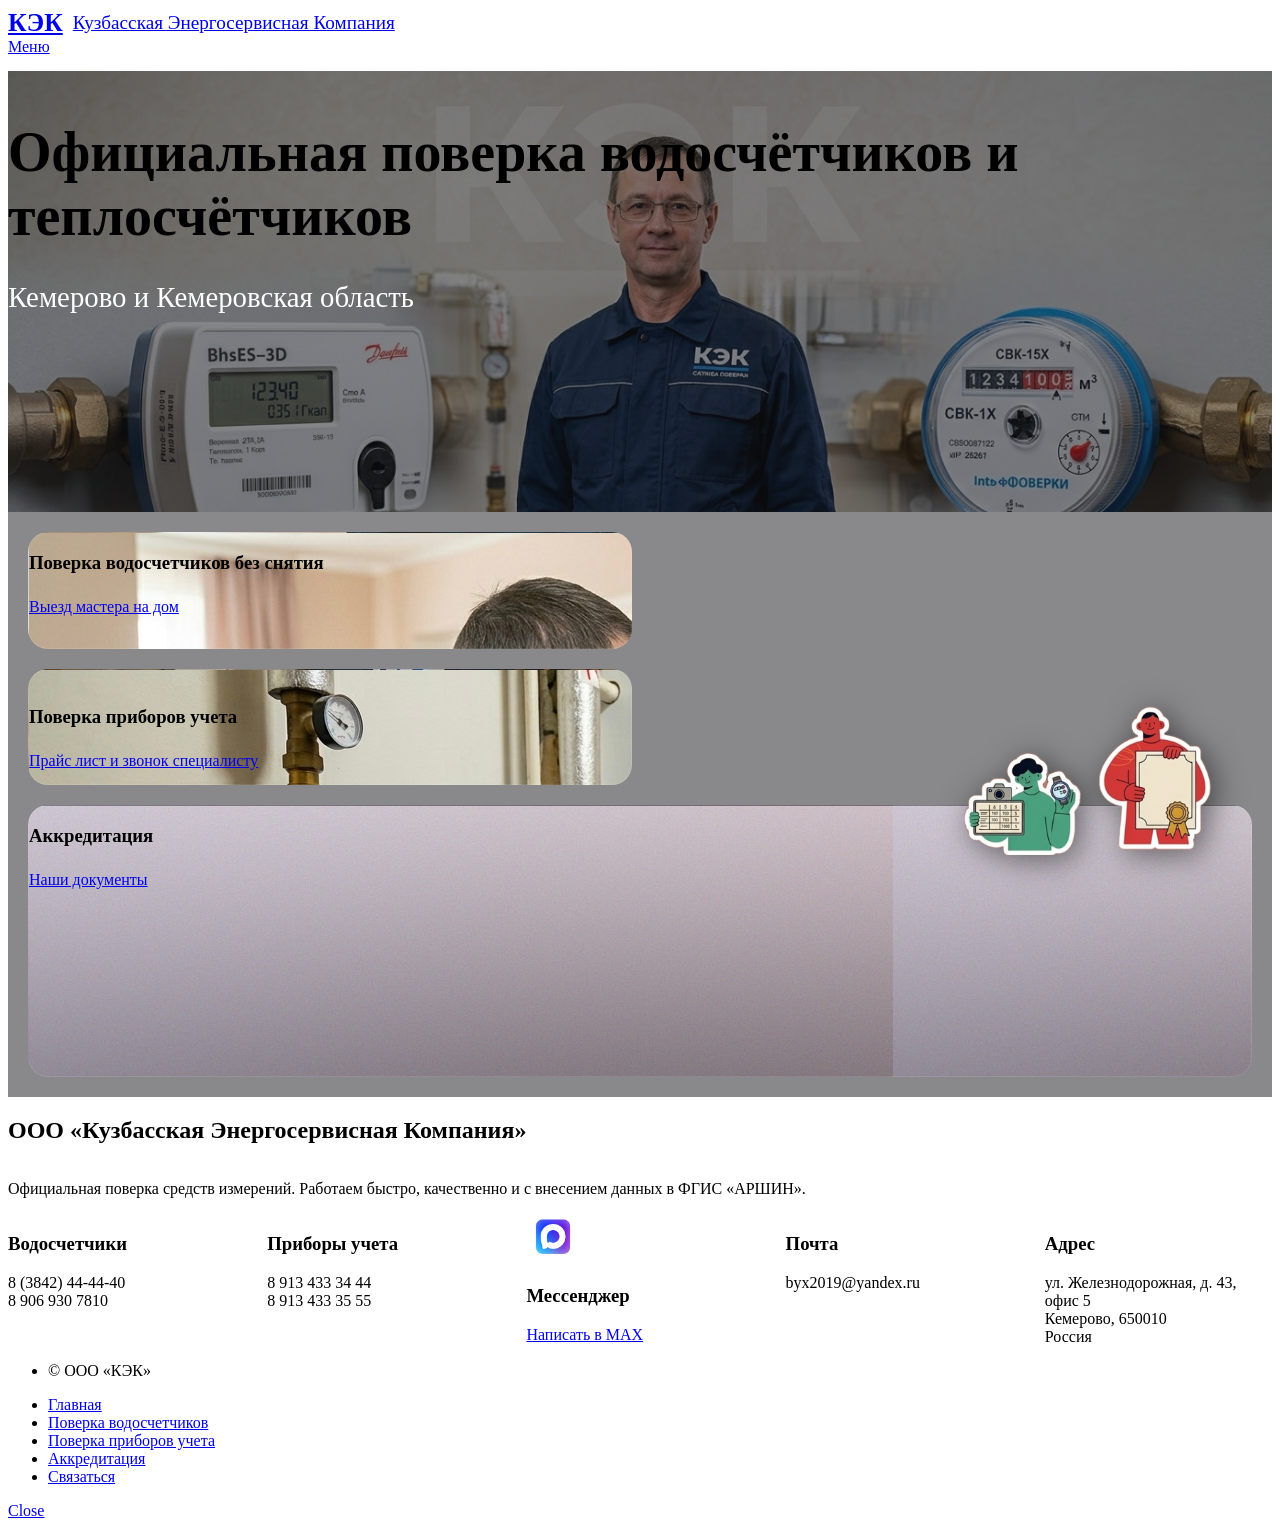
==== index.html @ 12eb2b12 "Update index.html" ====
<!DOCTYPE HTML>
<html>
<head>
    <title>ПОВЕРКА СЧЕТЧИКОВ КЕМЕРОВО</title>
    <meta charset="utf-8" />
    <meta name="viewport" content="width=device-width, initial-scale=1, user-scalable=no" />
    <link rel="stylesheet" href="assets/css/main.css" />
    <noscript><link rel="stylesheet" href="assets/css/noscript.css" /></noscript>
    
    <style>
        /* ИСПРАВЛЕНИЕ: Масштабируемое название компании в хедере */
        #header .logo span { 
            font-size: clamp(0.7rem, 2vw, 1.2rem); 
            white-space: nowrap;
            display: inline-block;
        }
        #header .logo strong { font-size: clamp(1rem, 3vw, 1.6rem); }
        #header .logo {
            display: flex !important;
            align-items: center;
            gap: 10px; /* Отступ между КЭК и текстом */
        }
        /* 1. Создаем отступы между плашками и задаем фон для всей секции */
        .tiles {
            display: flex;
            flex-wrap: wrap;
            gap: 20px;
            padding: 20px;
            background-color: rgba(20, 20, 25, 0.5);
        }

        .tiles article {
            width: calc(50% - 10px) !important;
            margin-bottom: 0 !important;
            border-radius: 20px !important;
            overflow: hidden;
            border: 1px solid rgba(255, 255, 255, 0.1);
        }

        .tiles article:hover {
            transform: scale(1.02);
            transition: transform 0.3s ease;
        }

        .tiles article:last-child {
            width: 100% !important;
        }

        /* ИСПРАВЛЕНИЕ: Адаптивность стикеров (чтобы не перекрывали всё при уменьшении) */
        .sticker-img {
            width: clamp(60px, 15vw, 120px) !important;
            height: auto !important;
        }

        @media screen and (max-width: 480px) {
            .tiles { padding: 10px; gap: 10px; }
            .tiles article { width: 100% !important; }
            /* Скрываем стикеры на мобилках до нажатия */
            .sticker-anim { opacity: 0; transform: scale(0.8); transition: 0.3s; }
            .tiles article:active .sticker-anim { opacity: 1; transform: scale(1); }
            
            #header .logo span { display: block; line-height: 1.2; padding-top: 0.2em; white-space: normal; font-size: 0.9em; }
        }

        #two header.major h2 { display: inline-block; vertical-align: middle; }
        #two header.major { width: 100%; }

        .button {
            border-radius: 8px !important;
            transition: all 0.3s ease !important;
        }
        .button:hover {
            transform: translateY(-2px);
            box-shadow: 0 5px 15px rgba(0,0,0,0.3);
        }

        #banner {
            min-height: 40vh !important;
            padding: 4em 0 2em 0 !important;
        }

        /* ИСПРАВЛЕНИЕ: Увеличение главного заголовка */
        #banner h1 {
            font-size: clamp(1.8rem, 5vw, 3.5rem) !important;
            margin: 0;
        }

        /* Увеличение текста в баннере (Кемерово) */
        #banner .content p {
            font-size: clamp(1.1rem, 2.5vw, 1.8rem);
            line-height: 1.4;
            color: #fff;
        }

        .tiles article:before {
            background-color: rgba(20, 20, 25, 0.4) !important; 
            transition: background-color 0.3s ease;
            z-index: 1;
        }
        .tiles article:hover:before {
            background-color: rgba(20, 20, 25, 0.75) !important;
        }
        
        .tiles article > .link { display: none !important; }
        .tiles article header, .tiles article div { position: relative; z-index: 10; }

        .sticker-anim {
            opacity: 0;
            transform: translateY(30px) scale(0.9);
            transition: all 0.4s cubic-bezier(0.175, 0.885, 0.32, 1.275);
            pointer-events: none;
        }
        .tiles article:hover .sticker-anim {
            opacity: 1;
            transform: translateY(0) scale(1);
        }

        @media screen and (max-width: 480px) {
            #banner { min-height: auto !important; padding: 3em 0 2em 0 !important; }
            #banner .content p { font-size: 1.2em; }
        }
    </style>
</head>
<body class="is-preload">
    <div id="wrapper">
        <header id="header" class="alt">
            <a href="index.html" class="logo"><strong>КЭК</strong> <span>Кузбасская Энергосервисная Компания</span></a>
            <nav><a href="#menu">Меню</a></nav>
        </header>

        <nav id="menu">
            <ul class="links">
                <li><a href="index.html">Главная</a></li>
                <li><a href="generic.html">Поверка водосчетчиков</a></li>
                <li><a href="landing.html">Поверка приборов учета</a></li>
                <li><a href="elements.html">Аккредитация</a></li>
                <li><a href="#contact">Связаться</a></li>
            </ul>
        </nav>

        <section id="banner" class="major" style="background-image: linear-gradient(rgba(20, 20, 25, 0.5), rgba(20, 20, 25, 0.5)), url('images/IMG_7038.PNG'); background-size: cover; background-position: center; background-repeat: no-repeat;">
            <div class="inner">
                <header class="major" style="display: flex; align-items: center; justify-content: flex-start; gap: 15px;">
                    <h1>Официальная поверка водосчётчиков и теплосчётчиков</h1>
                </header>
                <div class="content">
                    <p>Кемерово и Кемеровская область</p>
                </div>
            </div>
        </section>

        <div id="main">
            <section id="one" class="tiles">
                <article>
                    <span class="image"><img src="images/IMG_7040.jpg" alt="Водосчетчики" /></span>
                    <div style="position: absolute; top: 5%; right: 5%; pointer-events: none; z-index: 10;">
                        <div class="sticker-anim">
                            <img src="images/Group 6.png" alt="Стикер прайс" class="sticker-img" style="filter: drop-shadow(5px 5px 15px rgba(0,0,0,0.4));">
                        </div>
                    </div>
                    <header class="major" style="padding-bottom: 2rem;">
                        <h3 style="margin-bottom: 1.5rem;">Поверка водосчетчиков без снятия</h3>
                        <a href="generic.html" class="button primary">Выезд мастера на дом</a>
                    </header>
                </article>
                
                <article>
                    <span class="image"><img src="images/IMG_7039.jpg" alt="Теплосчетчики" /></span>
                    <div style="position: absolute; top: 30%; left: 5%; transform: translateY(-50%); pointer-events: none; width: 90%; z-index: 10;">
                        <div class="sticker-anim" style="display: flex; align-items: flex-end; justify-content: flex-start; gap: 10px;">
                            <img src="images/Group 5.png" alt="Мастер 1" class="sticker-img" style="filter: drop-shadow(5px 5px 15px rgba(0,0,0,0.4));">
                            <img src="images/Group 4.png" alt="Мастер 2" class="sticker-img" style="filter: drop-shadow(5px 5px 15px rgba(0,0,0,0.4));">
                        </div>
                    </div>
                    <header class="major" style="top: 15%; padding-bottom: 2rem;">
                        <h3 style="margin-bottom: 1.5rem;">Поверка приборов учета</h3>
                        <a href="landing.html" class="button primary">Прайс лист и звонок специалисту</a>
                    </header>
                </article>

                <article style="width: 100%; height: 30vh; min-height: 250px;">
                    <span class="image"><img src="images/pic03.jpg" alt="Документы" /></span>
                    <div style="position: absolute; right: 5%; bottom: 5%; pointer-events: none; display: flex; align-items: flex-end; gap: 15px; z-index: 10;">
                        <img src="images/Group 3.png" alt="Стикер прайс" class="sticker-img" style="filter: drop-shadow(5px 5px 15px rgba(0,0,0,0.5));">
                        <img src="images/Group 2.png" alt="Стикер аккредитация" class="sticker-img" style="filter: drop-shadow(5px 5px 15px rgba(0,0,0,0.5));">
                    </div>
                    <header class="major" style="padding-bottom: 2rem;">
                        <h3 style="margin-bottom: 1.5rem;">Аккредитация</h3>
                        <a href="elements.html" class="button primary">Наши документы</a>
                    </header>
                </article>
            </section>
            <section id="two">
                <div class="inner">
                    <header class="major"><h2>ООО «Кузбасская Энергосервисная Компания»</h2></header>
                    <p>Официальная поверка средств измерений. Работаем быстро, качественно и с внесением данных в ФГИС «АРШИН».</p>
                </div>
            </section>
        </div>

        <section id="contact">
            <div class="inner">
                <section style="width: 100%; display: flex; justify-content: space-between; flex-wrap: wrap; gap: 2rem;">
                    <section style="flex: 1; min-width: 200px;">
                        <div class="contact-method">
                            <span class="icon solid alt fa-phone"></span>
                            <h3>Водосчетчики</h3>
                            <span>8 (3842) 44-44-40<br />8 906 930 7810</span>
                        </div>
                    </section>
                    <section style="flex: 1; min-width: 200px;">
                        <div class="contact-method">
                            <span class="icon solid alt fa-phone"></span>
                            <h3>Приборы учета</h3>
                            <span>8 913 433 34 44<br />8 913 433 35 55</span>
                        </div>
                    </section>
                    <section style="flex: 1; min-width: 200px;">
                        <div class="contact-method">
                            <span class="icon alt" style="display: inline-flex; align-items: center; justify-content: center; padding: 0; background: transparent; border: none; box-shadow: none;">
                                <img src="images/max.png" alt="MAX" style="width: 3.25rem; height: 3.0rem; border-radius: 50%; object-fit: cover;" />
                            </span>
                            <h3>Мессенджер</h3>
                            <a href="https://max.ru/u/f9LHodD0cOKAPBx15FVZjlM2vjiU8stVE76yJv9kDicQuUkltRq8aHY3ylo" class="button primary small" target="_blank">Написать в МАХ</a>
                        </div>
                    </section>
                    <section style="flex: 1; min-width: 200px;">
                        <div class="contact-method">
                            <span class="icon solid alt fa-envelope"></span>
                            <h3>Почта</h3>
                            <span>byx2019@yandex.ru</span>
                        </div>
                    </section>
                    <section style="flex: 1; min-width: 200px;">
                        <div class="contact-method">
                            <span class="icon solid alt fa-home"></span>
                            <h3>Адрес</h3>
                            <span>ул. Железнодорожная, д. 43, офис 5<br />Кемерово, 650010<br />Россия</span>
                        </div>
                    </section>
                </section>
            </div>
        </section>

        <footer id="footer"><div class="inner"><ul class="copyright"><li>&copy; ООО «КЭК»</li></ul></div></footer>
    </div>

    <script src="assets/js/jquery.min.js"></script>
    <script src="assets/js/jquery.scrolly.min.js"></script>
    <script src="assets/js/jquery.scrollex.min.js"></script>
    <script src="assets/js/browser.min.js"></script>
    <script src="assets/js/breakpoints.min.js"></script>
    <script src="assets/js/util.js"></script>
    <script src="assets/js/main.js"></script>
</body>
</html>
---- assets/css/main.css ----
@import url(fontawesome-all.min.css);
@import url("https://fonts.googleapis.com/css?family=Source+Sans+Pro:300,300italic,600,600italic");

/*
	Forty by HTML5 UP
	html5up.net | @ajlkn
	Free for personal and commercial use under the CCA 3.0 license (html5up.net/license)
*/

html, body, div, span, applet, object,
iframe, h1, h2, h3, h4, h5, h6, p, blockquote,
pre, a, abbr, acronym, address, big, cite,
code, del, dfn, em, img, ins, kbd, q, s, samp,
small, strike, strong, sub, sup, tt, var, b,
u, i, center, dl, dt, dd, ol, ul, li, fieldset,
form, label, legend, table, caption, tbody,
tfoot, thead, tr, th, td, article, aside,
canvas, details, embed, figure, figcaption,
footer, header, hgroup, menu, nav, output, ruby,
section, summary, time, mark, audio, video {
	margin: 0;
	padding: 0;
	border: 0;
	font-size: 100%;
	font: inherit;
	vertical-align: baseline;}

article, aside, details, figcaption, figure,
footer, header, hgroup, menu, nav, section {
	display: block;}

body {
	line-height: 1;
}

ol, ul {
	list-style: none;
}

blockquote, q {
	quotes: none;
}

	blockquote:before, blockquote:after, q:before, q:after {
		content: '';
		content: none;
	}

table {
	border-collapse: collapse;
	border-spacing: 0;
}

body {
	-webkit-text-size-adjust: none;
}

mark {
	background-color: transparent;
	color: inherit;
}

input::-moz-focus-inner {
	border: 0;
	padding: 0;
}

input, select, textarea {
	-moz-appearance: none;
	-webkit-appearance: none;
	-ms-appearance: none;
	appearance: none;
}

/* Basic */

	@-ms-viewport {
		width: device-width;
	}

	body {
		-ms-overflow-style: scrollbar;
	}

	@media screen and (max-width: 480px) {

		html, body {
			min-width: 320px;
		}

	}

	html {
		box-sizing: border-box;
	}

	*, *:before, *:after {
		box-sizing: inherit;
	}

	body {
		background: #242943;
	}

		body.is-preload *, body.is-preload *:before, body.is-preload *:after {
			-moz-animation: none !important;
			-webkit-animation: none !important;
			-ms-animation: none !important;
			animation: none !important;
			-moz-transition: none !important;
			-webkit-transition: none !important;
			-ms-transition: none !important;
			transition: none !important;
		}

/* Type */

	body, input, select, textarea {
		color: #ffffff;
		font-family: "Source Sans Pro", Helvetica, sans-serif;
		font-size: 17pt;
		font-weight: 300;
		letter-spacing: 0.025em;
		line-height: 1.65;
	}

		@media screen and (max-width: 1680px) {

			body, input, select, textarea {
				font-size: 14pt;
			}

		}

		@media screen and (max-width: 1280px) {

			body, input, select, textarea {
				font-size: 12pt;
			}

		}

		@media screen and (max-width: 360px) {

			body, input, select, textarea {
				font-size: 11pt;
			}

		}

	a {
		-moz-transition: color 0.2s ease-in-out, border-bottom-color 0.2s ease-in-out;
		-webkit-transition: color 0.2s ease-in-out, border-bottom-color 0.2s ease-in-out;
		-ms-transition: color 0.2s ease-in-out, border-bottom-color 0.2s ease-in-out;
		transition: color 0.2s ease-in-out, border-bottom-color 0.2s ease-in-out;
		border-bottom: dotted 1px;
		color: inherit;
		text-decoration: none;
	}

		a:hover {
			border-bottom-color: transparent;
			color: #9bf1ff !important;
		}

		a:active {
			color: #53e3fb !important;
		}

	strong, b {
		color: #ffffff;
		font-weight: 600;
	}

	em, i {
		font-style: italic;
	}

	p {
		margin: 0 0 2em 0;
	}

	h1, h2, h3, h4, h5, h6 {
		color: #ffffff;
		font-weight: 600;
		line-height: 1.65;
		margin: 0 0 1em 0;
	}

		h1 a, h2 a, h3 a, h4 a, h5 a, h6 a {
			color: inherit;
			border-bottom: 0;
		}

	h1 {
		font-size: 2.5em;
	}

	h2 {
		font-size: 1.75em;
	}

	h3 {
		font-size: 1.35em;
	}

	h4 {
		font-size: 1.1em;
	}

	h5 {
		font-size: 0.9em;
	}

	h6 {
		font-size: 0.7em;
	}

	@media screen and (max-width: 736px) {

		h1 {
			font-size: 2em;
		}

		h2 {
			font-size: 1.5em;
		}

		h3 {
			font-size: 1.25em;
		}

	}

	sub {
		font-size: 0.8em;
		position: relative;
		top: 0.5em;
	}

	sup {
		font-size: 0.8em;
		position: relative;
		top: -0.5em;
	}

	blockquote {
		border-left: solid 4px rgba(212, 212, 255, 0.1);
		font-style: italic;
		margin: 0 0 2em 0;
		padding: 0.5em 0 0.5em 2em;
	}

	code {
		background: rgba(212, 212, 255, 0.035);
		font-family: "Courier New", monospace;
		font-size: 0.9em;
		margin: 0 0.25em;
		padding: 0.25em 0.65em;
	}

	pre {
		-webkit-overflow-scrolling: touch;
		font-family: "Courier New", monospace;
		font-size: 0.9em;
		margin: 0 0 2em 0;
	}

		pre code {
			display: block;
			line-height: 1.75;
			padding: 1em 1.5em;
			overflow-x: auto;
		}

	hr {
		border: 0;
		border-bottom: solid 1px rgba(212, 212, 255, 0.1);
		margin: 2em 0;
	}

		hr.major {
			margin: 3em 0;
		}

	.align-left {
		text-align: left;
	}

	.align-center {
		text-align: center;
	}

	.align-right {
		text-align: right;
	}

/* Row */

	.row {
		display: flex;
		flex-wrap: wrap;
		box-sizing: border-box;
		align-items: stretch;
	}

		.row > * {
			box-sizing: border-box;
		}

		.row.gtr-uniform > * > :last-child {
			margin-bottom: 0;
		}

		.row.aln-left {
			justify-content: flex-start;
		}

		.row.aln-center {
			justify-content: center;
		}

		.row.aln-right {
			justify-content: flex-end;
		}

		.row.aln-top {
			align-items: flex-start;
		}

		.row.aln-middle {
			align-items: center;
		}

		.row.aln-bottom {
			align-items: flex-end;
		}

		.row > .imp {
			order: -1;
		}

		.row > .col-1 {
			width: 8.33333%;
		}

		.row > .off-1 {
			margin-left: 8.33333%;
		}

		.row > .col-2 {
			width: 16.66667%;
		}

		.row > .off-2 {
			margin-left: 16.66667%;
		}

		.row > .col-3 {
			width: 25%;
		}

		.row > .off-3 {
			margin-left: 25%;
		}

		.row > .col-4 {
			width: 33.33333%;
		}

		.row > .off-4 {
			margin-left: 33.33333%;
		}

		.row > .col-5 {
			width: 41.66667%;
		}

		.row > .off-5 {
			margin-left: 41.66667%;
		}

		.row > .col-6 {
			width: 50%;
		}

		.row > .off-6 {
			margin-left: 50%;
		}

		.row > .col-7 {
			width: 58.33333%;
		}

		.row > .off-7 {
			margin-left: 58.33333%;
		}

		.row > .col-8 {
			width: 66.66667%;
		}

		.row > .off-8 {
			margin-left: 66.66667%;
		}

		.row > .col-9 {
			width: 75%;
		}

		.row > .off-9 {
			margin-left: 75%;
		}

		.row > .col-10 {
			width: 83.33333%;
		}

		.row > .off-10 {
			margin-left: 83.33333%;
		}

		.row > .col-11 {
			width: 91.66667%;
		}

		.row > .off-11 {
			margin-left: 91.66667%;
		}

		.row > .col-12 {
			width: 100%;
		}

		.row > .off-12 {
			margin-left: 100%;
		}

		.row.gtr-0 {
			margin-top: 0;
			margin-left: 0em;
		}

			.row.gtr-0 > * {
				padding: 0 0 0 0em;
			}

			.row.gtr-0.gtr-uniform {
				margin-top: 0em;
			}

				.row.gtr-0.gtr-uniform > * {
					padding-top: 0em;
				}

		.row.gtr-25 {
			margin-top: 0;
			margin-left: -0.5em;
		}

			.row.gtr-25 > * {
				padding: 0 0 0 0.5em;
			}

			.row.gtr-25.gtr-uniform {
				margin-top: -0.5em;
			}

				.row.gtr-25.gtr-uniform > * {
					padding-top: 0.5em;
				}

		.row.gtr-50 {
			margin-top: 0;
			margin-left: -1em;
		}

			.row.gtr-50 > * {
				padding: 0 0 0 1em;
			}

			.row.gtr-50.gtr-uniform {
				margin-top: -1em;
			}

				.row.gtr-50.gtr-uniform > * {
					padding-top: 1em;
				}

		.row {
			margin-top: 0;
			margin-left: -2em;
		}

			.row > * {
				padding: 0 0 0 2em;
			}

			.row.gtr-uniform {
				margin-top: -2em;
			}

				.row.gtr-uniform > * {
					padding-top: 2em;
				}

		.row.gtr-150 {
			margin-top: 0;
			margin-left: -3em;
		}

			.row.gtr-150 > * {
				padding: 0 0 0 3em;
			}

			.row.gtr-150.gtr-uniform {
				margin-top: -3em;
			}

				.row.gtr-150.gtr-uniform > * {
					padding-top: 3em;
				}

		.row.gtr-200 {
			margin-top: 0;
			margin-left: -4em;
		}

			.row.gtr-200 > * {
				padding: 0 0 0 4em;
			}

			.row.gtr-200.gtr-uniform {
				margin-top: -4em;
			}

				.row.gtr-200.gtr-uniform > * {
					padding-top: 4em;
				}

		@media screen and (max-width: 1680px) {

			.row {
				display: flex;
				flex-wrap: wrap;
				box-sizing: border-box;
				align-items: stretch;
			}

				.row > * {
					box-sizing: border-box;
				}

				.row.gtr-uniform > * > :last-child {
					margin-bottom: 0;
				}

				.row.aln-left {
					justify-content: flex-start;
				}

				.row.aln-center {
					justify-content: center;
				}

				.row.aln-right {
					justify-content: flex-end;
				}

				.row.aln-top {
					align-items: flex-start;
				}

				.row.aln-middle {
					align-items: center;
				}

				.row.aln-bottom {
					align-items: flex-end;
				}

				.row > .imp-xlarge {
					order: -1;
				}

				.row > .col-1-xlarge {
					width: 8.33333%;
				}

				.row > .off-1-xlarge {
					margin-left: 8.33333%;
				}

				.row > .col-2-xlarge {
					width: 16.66667%;
				}

				.row > .off-2-xlarge {
					margin-left: 16.66667%;
				}

				.row > .col-3-xlarge {
					width: 25%;
				}

				.row > .off-3-xlarge {
					margin-left: 25%;
				}

				.row > .col-4-xlarge {
					width: 33.33333%;
				}

				.row > .off-4-xlarge {
					margin-left: 33.33333%;
				}

				.row > .col-5-xlarge {
					width: 41.66667%;
				}

				.row > .off-5-xlarge {
					margin-left: 41.66667%;
				}

				.row > .col-6-xlarge {
					width: 50%;
				}

				.row > .off-6-xlarge {
					margin-left: 50%;
				}

				.row > .col-7-xlarge {
					width: 58.33333%;
				}

				.row > .off-7-xlarge {
					margin-left: 58.33333%;
				}

				.row > .col-8-xlarge {
					width: 66.66667%;
				}

				.row > .off-8-xlarge {
					margin-left: 66.66667%;
				}

				.row > .col-9-xlarge {
					width: 75%;
				}

				.row > .off-9-xlarge {
					margin-left: 75%;
				}

				.row > .col-10-xlarge {
					width: 83.33333%;
				}

				.row > .off-10-xlarge {
					margin-left: 83.33333%;
				}

				.row > .col-11-xlarge {
					width: 91.66667%;
				}

				.row > .off-11-xlarge {
					margin-left: 91.66667%;
				}

				.row > .col-12-xlarge {
					width: 100%;
				}

				.row > .off-12-xlarge {
					margin-left: 100%;
				}

				.row.gtr-0 {
					margin-top: 0;
					margin-left: 0em;
				}

					.row.gtr-0 > * {
						padding: 0 0 0 0em;
					}

					.row.gtr-0.gtr-uniform {
						margin-top: 0em;
					}

						.row.gtr-0.gtr-uniform > * {
							padding-top: 0em;
						}

				.row.gtr-25 {
					margin-top: 0;
					margin-left: -0.5em;
				}

					.row.gtr-25 > * {
						padding: 0 0 0 0.5em;
					}

					.row.gtr-25.gtr-uniform {
						margin-top: -0.5em;
					}

						.row.gtr-25.gtr-uniform > * {
							padding-top: 0.5em;
						}

				.row.gtr-50 {
					margin-top: 0;
					margin-left: -1em;
				}

					.row.gtr-50 > * {
						padding: 0 0 0 1em;
					}

					.row.gtr-50.gtr-uniform {
						margin-top: -1em;
					}

						.row.gtr-50.gtr-uniform > * {
							padding-top: 1em;
						}

				.row {
					margin-top: 0;
					margin-left: -2em;
				}

					.row > * {
						padding: 0 0 0 2em;
					}

					.row.gtr-uniform {
						margin-top: -2em;
					}

						.row.gtr-uniform > * {
							padding-top: 2em;
						}

				.row.gtr-150 {
					margin-top: 0;
					margin-left: -3em;
				}

					.row.gtr-150 > * {
						padding: 0 0 0 3em;
					}

					.row.gtr-150.gtr-uniform {
						margin-top: -3em;
					}

						.row.gtr-150.gtr-uniform > * {
							padding-top: 3em;
						}

				.row.gtr-200 {
					margin-top: 0;
					margin-left: -4em;
				}

					.row.gtr-200 > * {
						padding: 0 0 0 4em;
					}

					.row.gtr-200.gtr-uniform {
						margin-top: -4em;
					}

						.row.gtr-200.gtr-uniform > * {
							padding-top: 4em;
						}

		}

		@media screen and (max-width: 1280px) {

			.row {
				display: flex;
				flex-wrap: wrap;
				box-sizing: border-box;
				align-items: stretch;
			}

				.row > * {
					box-sizing: border-box;
				}

				.row.gtr-uniform > * > :last-child {
					margin-bottom: 0;
				}

				.row.aln-left {
					justify-content: flex-start;
				}

				.row.aln-center {
					justify-content: center;
				}

				.row.aln-right {
					justify-content: flex-end;
				}

				.row.aln-top {
					align-items: flex-start;
				}

				.row.aln-middle {
					align-items: center;
				}

				.row.aln-bottom {
					align-items: flex-end;
				}

				.row > .imp-large {
					order: -1;
				}

				.row > .col-1-large {
					width: 8.33333%;
				}

				.row > .off-1-large {
					margin-left: 8.33333%;
				}

				.row > .col-2-large {
					width: 16.66667%;
				}

				.row > .off-2-large {
					margin-left: 16.66667%;
				}

				.row > .col-3-large {
					width: 25%;
				}

				.row > .off-3-large {
					margin-left: 25%;
				}

				.row > .col-4-large {
					width: 33.33333%;
				}

				.row > .off-4-large {
					margin-left: 33.33333%;
				}

				.row > .col-5-large {
					width: 41.66667%;
				}

				.row > .off-5-large {
					margin-left: 41.66667%;
				}

				.row > .col-6-large {
					width: 50%;
				}

				.row > .off-6-large {
					margin-left: 50%;
				}

				.row > .col-7-large {
					width: 58.33333%;
				}

				.row > .off-7-large {
					margin-left: 58.33333%;
				}

				.row > .col-8-large {
					width: 66.66667%;
				}

				.row > .off-8-large {
					margin-left: 66.66667%;
				}

				.row > .col-9-large {
					width: 75%;
				}

				.row > .off-9-large {
					margin-left: 75%;
				}

				.row > .col-10-large {
					width: 83.33333%;
				}

				.row > .off-10-large {
					margin-left: 83.33333%;
				}

				.row > .col-11-large {
					width: 91.66667%;
				}

				.row > .off-11-large {
					margin-left: 91.66667%;
				}

				.row > .col-12-large {
					width: 100%;
				}

				.row > .off-12-large {
					margin-left: 100%;
				}

				.row.gtr-0 {
					margin-top: 0;
					margin-left: 0em;
				}

					.row.gtr-0 > * {
						padding: 0 0 0 0em;
					}

					.row.gtr-0.gtr-uniform {
						margin-top: 0em;
					}

						.row.gtr-0.gtr-uniform > * {
							padding-top: 0em;
						}

				.row.gtr-25 {
					margin-top: 0;
					margin-left: -0.375em;
				}

					.row.gtr-25 > * {
						padding: 0 0 0 0.375em;
					}

					.row.gtr-25.gtr-uniform {
						margin-top: -0.375em;
					}

						.row.gtr-25.gtr-uniform > * {
							padding-top: 0.375em;
						}

				.row.gtr-50 {
					margin-top: 0;
					margin-left: -0.75em;
				}

					.row.gtr-50 > * {
						padding: 0 0 0 0.75em;
					}

					.row.gtr-50.gtr-uniform {
						margin-top: -0.75em;
					}

						.row.gtr-50.gtr-uniform > * {
							padding-top: 0.75em;
						}

				.row {
					margin-top: 0;
					margin-left: -1.5em;
				}

					.row > * {
						padding: 0 0 0 1.5em;
					}

					.row.gtr-uniform {
						margin-top: -1.5em;
					}

						.row.gtr-uniform > * {
							padding-top: 1.5em;
						}

				.row.gtr-150 {
					margin-top: 0;
					margin-left: -2.25em;
				}

					.row.gtr-150 > * {
						padding: 0 0 0 2.25em;
					}

					.row.gtr-150.gtr-uniform {
						margin-top: -2.25em;
					}

						.row.gtr-150.gtr-uniform > * {
							padding-top: 2.25em;
						}

				.row.gtr-200 {
					margin-top: 0;
					margin-left: -3em;
				}

					.row.gtr-200 > * {
						padding: 0 0 0 3em;
					}

					.row.gtr-200.gtr-uniform {
						margin-top: -3em;
					}

						.row.gtr-200.gtr-uniform > * {
							padding-top: 3em;
						}

		}

		@media screen and (max-width: 980px) {

			.row {
				display: flex;
				flex-wrap: wrap;
				box-sizing: border-box;
				align-items: stretch;
			}

				.row > * {
					box-sizing: border-box;
				}

				.row.gtr-uniform > * > :last-child {
					margin-bottom: 0;
				}

				.row.aln-left {
					justify-content: flex-start;
				}

				.row.aln-center {
					justify-content: center;
				}

				.row.aln-right {
					justify-content: flex-end;
				}

				.row.aln-top {
					align-items: flex-start;
				}

				.row.aln-middle {
					align-items: center;
				}

				.row.aln-bottom {
					align-items: flex-end;
				}

				.row > .imp-medium {
					order: -1;
				}

				.row > .col-1-medium {
					width: 8.33333%;
				}

				.row > .off-1-medium {
					margin-left: 8.33333%;
				}

				.row > .col-2-medium {
					width: 16.66667%;
				}

				.row > .off-2-medium {
					margin-left: 16.66667%;
				}

				.row > .col-3-medium {
					width: 25%;
				}

				.row > .off-3-medium {
					margin-left: 25%;
				}

				.row > .col-4-medium {
					width: 33.33333%;
				}

				.row > .off-4-medium {
					margin-left: 33.33333%;
				}

				.row > .col-5-medium {
					width: 41.66667%;
				}

				.row > .off-5-medium {
					margin-left: 41.66667%;
				}

				.row > .col-6-medium {
					width: 50%;
				}

				.row > .off-6-medium {
					margin-left: 50%;
				}

				.row > .col-7-medium {
					width: 58.33333%;
				}

				.row > .off-7-medium {
					margin-left: 58.33333%;
				}

				.row > .col-8-medium {
					width: 66.66667%;
				}

				.row > .off-8-medium {
					margin-left: 66.66667%;
				}

				.row > .col-9-medium {
					width: 75%;
				}

				.row > .off-9-medium {
					margin-left: 75%;
				}

				.row > .col-10-medium {
					width: 83.33333%;
				}

				.row > .off-10-medium {
					margin-left: 83.33333%;
				}

				.row > .col-11-medium {
					width: 91.66667%;
				}

				.row > .off-11-medium {
					margin-left: 91.66667%;
				}

				.row > .col-12-medium {
					width: 100%;
				}

				.row > .off-12-medium {
					margin-left: 100%;
				}

				.row.gtr-0 {
					margin-top: 0;
					margin-left: 0em;
				}

					.row.gtr-0 > * {
						padding: 0 0 0 0em;
					}

					.row.gtr-0.gtr-uniform {
						margin-top: 0em;
					}

						.row.gtr-0.gtr-uniform > * {
							padding-top: 0em;
						}

				.row.gtr-25 {
					margin-top: 0;
					margin-left: -0.375em;
				}

					.row.gtr-25 > * {
						padding: 0 0 0 0.375em;
					}

					.row.gtr-25.gtr-uniform {
						margin-top: -0.375em;
					}

						.row.gtr-25.gtr-uniform > * {
							padding-top: 0.375em;
						}

				.row.gtr-50 {
					margin-top: 0;
					margin-left: -0.75em;
				}

					.row.gtr-50 > * {
						padding: 0 0 0 0.75em;
					}

					.row.gtr-50.gtr-uniform {
						margin-top: -0.75em;
					}

						.row.gtr-50.gtr-uniform > * {
							padding-top: 0.75em;
						}

				.row {
					margin-top: 0;
					margin-left: -1.5em;
				}

					.row > * {
						padding: 0 0 0 1.5em;
					}

					.row.gtr-uniform {
						margin-top: -1.5em;
					}

						.row.gtr-uniform > * {
							padding-top: 1.5em;
						}

				.row.gtr-150 {
					margin-top: 0;
					margin-left: -2.25em;
				}

					.row.gtr-150 > * {
						padding: 0 0 0 2.25em;
					}

					.row.gtr-150.gtr-uniform {
						margin-top: -2.25em;
					}

						.row.gtr-150.gtr-uniform > * {
							padding-top: 2.25em;
						}

				.row.gtr-200 {
					margin-top: 0;
					margin-left: -3em;
				}

					.row.gtr-200 > * {
						padding: 0 0 0 3em;
					}

					.row.gtr-200.gtr-uniform {
						margin-top: -3em;
					}

						.row.gtr-200.gtr-uniform > * {
							padding-top: 3em;
						}

		}

		@media screen and (max-width: 736px) {

			.row {
				display: flex;
				flex-wrap: wrap;
				box-sizing: border-box;
				align-items: stretch;
			}

				.row > * {
					box-sizing: border-box;
				}

				.row.gtr-uniform > * > :last-child {
					margin-bottom: 0;
				}

				.row.aln-left {
					justify-content: flex-start;
				}

				.row.aln-center {
					justify-content: center;
				}

				.row.aln-right {
					justify-content: flex-end;
				}

				.row.aln-top {
					align-items: flex-start;
				}

				.row.aln-middle {
					align-items: center;
				}

				.row.aln-bottom {
					align-items: flex-end;
				}

				.row > .imp-small {
					order: -1;
				}

				.row > .col-1-small {
					width: 8.33333%;
				}

				.row > .off-1-small {
					margin-left: 8.33333%;
				}

				.row > .col-2-small {
					width: 16.66667%;
				}

				.row > .off-2-small {
					margin-left: 16.66667%;
				}

				.row > .col-3-small {
					width: 25%;
				}

				.row > .off-3-small {
					margin-left: 25%;
				}

				.row > .col-4-small {
					width: 33.33333%;
				}

				.row > .off-4-small {
					margin-left: 33.33333%;
				}

				.row > .col-5-small {
					width: 41.66667%;
				}

				.row > .off-5-small {
					margin-left: 41.66667%;
				}

				.row > .col-6-small {
					width: 50%;
				}

				.row > .off-6-small {
					margin-left: 50%;
				}

				.row > .col-7-small {
					width: 58.33333%;
				}

				.row > .off-7-small {
					margin-left: 58.33333%;
				}

				.row > .col-8-small {
					width: 66.66667%;
				}

				.row > .off-8-small {
					margin-left: 66.66667%;
				}

				.row > .col-9-small {
					width: 75%;
				}

				.row > .off-9-small {
					margin-left: 75%;
				}

				.row > .col-10-small {
					width: 83.33333%;
				}

				.row > .off-10-small {
					margin-left: 83.33333%;
				}

				.row > .col-11-small {
					width: 91.66667%;
				}

				.row > .off-11-small {
					margin-left: 91.66667%;
				}

				.row > .col-12-small {
					width: 100%;
				}

				.row > .off-12-small {
					margin-left: 100%;
				}

				.row.gtr-0 {
					margin-top: 0;
					margin-left: 0em;
				}

					.row.gtr-0 > * {
						padding: 0 0 0 0em;
					}

					.row.gtr-0.gtr-uniform {
						margin-top: 0em;
					}

						.row.gtr-0.gtr-uniform > * {
							padding-top: 0em;
						}

				.row.gtr-25 {
					margin-top: 0;
					margin-left: -0.3125em;
				}

					.row.gtr-25 > * {
						padding: 0 0 0 0.3125em;
					}

					.row.gtr-25.gtr-uniform {
						margin-top: -0.3125em;
					}

						.row.gtr-25.gtr-uniform > * {
							padding-top: 0.3125em;
						}

				.row.gtr-50 {
					margin-top: 0;
					margin-left: -0.625em;
				}

					.row.gtr-50 > * {
						padding: 0 0 0 0.625em;
					}

					.row.gtr-50.gtr-uniform {
						margin-top: -0.625em;
					}

						.row.gtr-50.gtr-uniform > * {
							padding-top: 0.625em;
						}

				.row {
					margin-top: 0;
					margin-left: -1.25em;
				}

					.row > * {
						padding: 0 0 0 1.25em;
					}

					.row.gtr-uniform {
						margin-top: -1.25em;
					}

						.row.gtr-uniform > * {
							padding-top: 1.25em;
						}

				.row.gtr-150 {
					margin-top: 0;
					margin-left: -1.875em;
				}

					.row.gtr-150 > * {
						padding: 0 0 0 1.875em;
					}

					.row.gtr-150.gtr-uniform {
						margin-top: -1.875em;
					}

						.row.gtr-150.gtr-uniform > * {
							padding-top: 1.875em;
						}

				.row.gtr-200 {
					margin-top: 0;
					margin-left: -2.5em;
				}

					.row.gtr-200 > * {
						padding: 0 0 0 2.5em;
					}

					.row.gtr-200.gtr-uniform {
						margin-top: -2.5em;
					}

						.row.gtr-200.gtr-uniform > * {
							padding-top: 2.5em;
						}

		}

		@media screen and (max-width: 480px) {

			.row {
				display: flex;
				flex-wrap: wrap;
				box-sizing: border-box;
				align-items: stretch;
			}

				.row > * {
					box-sizing: border-box;
				}

				.row.gtr-uniform > * > :last-child {
					margin-bottom: 0;
				}

				.row.aln-left {
					justify-content: flex-start;
				}

				.row.aln-center {
					justify-content: center;
				}

				.row.aln-right {
					justify-content: flex-end;
				}

				.row.aln-top {
					align-items: flex-start;
				}

				.row.aln-middle {
					align-items: center;
				}

				.row.aln-bottom {
					align-items: flex-end;
				}

				.row > .imp-xsmall {
					order: -1;
				}

				.row > .col-1-xsmall {
					width: 8.33333%;
				}

				.row > .off-1-xsmall {
					margin-left: 8.33333%;
				}

				.row > .col-2-xsmall {
					width: 16.66667%;
				}

				.row > .off-2-xsmall {
					margin-left: 16.66667%;
				}

				.row > .col-3-xsmall {
					width: 25%;
				}

				.row > .off-3-xsmall {
					margin-left: 25%;
				}

				.row > .col-4-xsmall {
					width: 33.33333%;
				}

				.row > .off-4-xsmall {
					margin-left: 33.33333%;
				}

				.row > .col-5-xsmall {
					width: 41.66667%;
				}

				.row > .off-5-xsmall {
					margin-left: 41.66667%;
				}

				.row > .col-6-xsmall {
					width: 50%;
				}

				.row > .off-6-xsmall {
					margin-left: 50%;
				}

				.row > .col-7-xsmall {
					width: 58.33333%;
				}

				.row > .off-7-xsmall {
					margin-left: 58.33333%;
				}

				.row > .col-8-xsmall {
					width: 66.66667%;
				}

				.row > .off-8-xsmall {
					margin-left: 66.66667%;
				}

				.row > .col-9-xsmall {
					width: 75%;
				}

				.row > .off-9-xsmall {
					margin-left: 75%;
				}

				.row > .col-10-xsmall {
					width: 83.33333%;
				}

				.row > .off-10-xsmall {
					margin-left: 83.33333%;
				}

				.row > .col-11-xsmall {
					width: 91.66667%;
				}

				.row > .off-11-xsmall {
					margin-left: 91.66667%;
				}

				.row > .col-12-xsmall {
					width: 100%;
				}

				.row > .off-12-xsmall {
					margin-left: 100%;
				}

				.row.gtr-0 {
					margin-top: 0;
					margin-left: 0em;
				}

					.row.gtr-0 > * {
						padding: 0 0 0 0em;
					}

					.row.gtr-0.gtr-uniform {
						margin-top: 0em;
					}

						.row.gtr-0.gtr-uniform > * {
							padding-top: 0em;
						}

				.row.gtr-25 {
					margin-top: 0;
					margin-left: -0.3125em;
				}

					.row.gtr-25 > * {
						padding: 0 0 0 0.3125em;
					}

					.row.gtr-25.gtr-uniform {
						margin-top: -0.3125em;
					}

						.row.gtr-25.gtr-uniform > * {
							padding-top: 0.3125em;
						}

				.row.gtr-50 {
					margin-top: 0;
					margin-left: -0.625em;
				}

					.row.gtr-50 > * {
						padding: 0 0 0 0.625em;
					}

					.row.gtr-50.gtr-uniform {
						margin-top: -0.625em;
					}

						.row.gtr-50.gtr-uniform > * {
							padding-top: 0.625em;
						}

				.row {
					margin-top: 0;
					margin-left: -1.25em;
				}

					.row > * {
						padding: 0 0 0 1.25em;
					}

					.row.gtr-uniform {
						margin-top: -1.25em;
					}

						.row.gtr-uniform > * {
							padding-top: 1.25em;
						}

				.row.gtr-150 {
					margin-top: 0;
					margin-left: -1.875em;
				}

					.row.gtr-150 > * {
						padding: 0 0 0 1.875em;
					}

					.row.gtr-150.gtr-uniform {
						margin-top: -1.875em;
					}

						.row.gtr-150.gtr-uniform > * {
							padding-top: 1.875em;
						}

				.row.gtr-200 {
					margin-top: 0;
					margin-left: -2.5em;
				}

					.row.gtr-200 > * {
						padding: 0 0 0 2.5em;
					}

					.row.gtr-200.gtr-uniform {
						margin-top: -2.5em;
					}

						.row.gtr-200.gtr-uniform > * {
							padding-top: 2.5em;
						}

		}

/* Section/Article */

	section.special, article.special {
		text-align: center;
	}

	header.major {
		width: -moz-max-content;
		width: -webkit-max-content;
		width: -ms-max-content;
		width: max-content;
		margin-bottom: 2em;
	}

		header.major > :first-child {
			margin-bottom: 0;
			width: calc(100% + 0.5em);
		}

			header.major > :first-child:after {
				content: '';
				background-color: #ffffff;
				display: block;
				height: 2px;
				margin: 0.325em 0 0.5em 0;
				width: 100%;
			}

		header.major > p {
			font-size: 0.7em;
			font-weight: 600;
			letter-spacing: 0.25em;
			margin-bottom: 0;
			text-transform: uppercase;
		}

		body.is-ie header.major > :first-child:after {
			max-width: 9em;
		}

		body.is-ie header.major > h1:after {
			max-width: 100% !important;
		}

	@media screen and (max-width: 736px) {

		header.major > p br {
			display: none;
		}

	}

/* Form */

	form {
		margin: 0 0 2em 0;
	}

		form > :last-child {
			margin-bottom: 0;
		}

		form > .fields {
			display: -moz-flex;
			display: -webkit-flex;
			display: -ms-flex;
			display: flex;
			-moz-flex-wrap: wrap;
			-webkit-flex-wrap: wrap;
			-ms-flex-wrap: wrap;
			flex-wrap: wrap;
			width: calc(100% + 3em);
			margin: -1.5em 0 2em -1.5em;
		}

			form > .fields > .field {
				-moz-flex-grow: 0;
				-webkit-flex-grow: 0;
				-ms-flex-grow: 0;
				flex-grow: 0;
				-moz-flex-shrink: 0;
				-webkit-flex-shrink: 0;
				-ms-flex-shrink: 0;
				flex-shrink: 0;
				padding: 1.5em 0 0 1.5em;
				width: calc(100% - 1.5em);
			}

				form > .fields > .field.half {
					width: calc(50% - 0.75em);
				}

				form > .fields > .field.third {
					width: calc(100%/3 - 0.5em);
				}

				form > .fields > .field.quarter {
					width: calc(25% - 0.375em);
				}

		@media screen and (max-width: 480px) {

			form > .fields {
				width: calc(100% + 3em);
				margin: -1.5em 0 2em -1.5em;
			}

				form > .fields > .field {
					padding: 1.5em 0 0 1.5em;
					width: calc(100% - 1.5em);
				}

					form > .fields > .field.half {
						width: calc(100% - 1.5em);
					}

					form > .fields > .field.third {
						width: calc(100% - 1.5em);
					}

					form > .fields > .field.quarter {
						width: calc(100% - 1.5em);
					}

		}

	label {
		color: #ffffff;
		display: block;
		font-size: 0.8em;
		font-weight: 600;
		letter-spacing: 0.25em;
		margin: 0 0 1em 0;
		text-transform: uppercase;
	}

	input[type="text"],
	input[type="password"],
	input[type="email"],
	input[type="tel"],
	input[type="search"],
	input[type="url"],
	select,
	textarea {
		-moz-appearance: none;
		-webkit-appearance: none;
		-ms-appearance: none;
		appearance: none;
		background: rgba(212, 212, 255, 0.035);
		border: none;
		border-radius: 0;
		color: inherit;
		display: block;
		outline: 0;
		padding: 0 1em;
		text-decoration: none;
		width: 100%;
	}

		input[type="text"]:invalid,
		input[type="password"]:invalid,
		input[type="email"]:invalid,
		input[type="tel"]:invalid,
		input[type="search"]:invalid,
		input[type="url"]:invalid,
		select:invalid,
		textarea:invalid {
			box-shadow: none;
		}

		input[type="text"]:focus,
		input[type="password"]:focus,
		input[type="email"]:focus,
		input[type="tel"]:focus,
		input[type="search"]:focus,
		input[type="url"]:focus,
		select:focus,
		textarea:focus {
			border-color: #9bf1ff;
			box-shadow: 0 0 0 2px #9bf1ff;
		}

	select {
		background-image: url("data:image/svg+xml;charset=utf8,%3Csvg xmlns='http://www.w3.org/2000/svg' width='40' height='40' preserveAspectRatio='none' viewBox='0 0 40 40'%3E%3Cpath d='M9.4,12.3l10.4,10.4l10.4-10.4c0.2-0.2,0.5-0.4,0.9-0.4c0.3,0,0.6,0.1,0.9,0.4l3.3,3.3c0.2,0.2,0.4,0.5,0.4,0.9 c0,0.4-0.1,0.6-0.4,0.9L20.7,31.9c-0.2,0.2-0.5,0.4-0.9,0.4c-0.3,0-0.6-0.1-0.9-0.4L4.3,17.3c-0.2-0.2-0.4-0.5-0.4-0.9 c0-0.4,0.1-0.6,0.4-0.9l3.3-3.3c0.2-0.2,0.5-0.4,0.9-0.4S9.1,12.1,9.4,12.3z' fill='rgba(212, 212, 255, 0.1)' /%3E%3C/svg%3E");
		background-size: 1.25rem;
		background-repeat: no-repeat;
		background-position: calc(100% - 1rem) center;
		height: 2.75em;
		padding-right: 2.75em;
		text-overflow: ellipsis;
	}

		select option {
			color: #ffffff;
			background: #242943;
		}

		select:focus::-ms-value {
			background-color: transparent;
		}

		select::-ms-expand {
			display: none;
		}

	input[type="text"],
	input[type="password"],
	input[type="email"],
	input[type="tel"],
	input[type="search"],
	input[type="url"],
	select {
		height: 2.75em;
	}

	textarea {
		padding: 0.75em 1em;
	}

	input[type="checkbox"],
	input[type="radio"] {
		-moz-appearance: none;
		-webkit-appearance: none;
		-ms-appearance: none;
		appearance: none;
		display: block;
		float: left;
		margin-right: -2em;
		opacity: 0;
		width: 1em;
		z-index: -1;
	}

		input[type="checkbox"] + label,
		input[type="radio"] + label {
			text-decoration: none;
			color: #ffffff;
			cursor: pointer;
			display: inline-block;
			font-weight: 300;
			padding-left: 2.65em;
			padding-right: 0.75em;
			position: relative;
		}

			input[type="checkbox"] + label:before,
			input[type="radio"] + label:before {
				-moz-osx-font-smoothing: grayscale;
				-webkit-font-smoothing: antialiased;
				display: inline-block;
				font-style: normal;
				font-variant: normal;
				text-rendering: auto;
				line-height: 1;
				text-transform: none !important;
				font-family: 'Font Awesome 5 Free';
				font-weight: 900;
			}

			input[type="checkbox"] + label:before,
			input[type="radio"] + label:before {
				background: rgba(212, 212, 255, 0.035);
				content: '';
				display: inline-block;
				font-size: 0.8em;
				height: 2.0625em;
				left: 0;
				letter-spacing: 0;
				line-height: 2.0625em;
				position: absolute;
				text-align: center;
				top: 0;
				width: 2.0625em;
			}

		input[type="checkbox"]:checked + label:before,
		input[type="radio"]:checked + label:before {
			background: #ffffff;
			border-color: #9bf1ff;
			content: '\f00c';
			color: #242943;
		}

		input[type="checkbox"]:focus + label:before,
		input[type="radio"]:focus + label:before {
			box-shadow: 0 0 0 2px #9bf1ff;
		}

	input[type="radio"] + label:before {
		border-radius: 100%;
	}

	::-webkit-input-placeholder {
		color: rgba(244, 244, 255, 0.2) !important;
		opacity: 1.0;
	}

	:-moz-placeholder {
		color: rgba(244, 244, 255, 0.2) !important;
		opacity: 1.0;
	}

	::-moz-placeholder {
		color: rgba(244, 244, 255, 0.2) !important;
		opacity: 1.0;
	}

	:-ms-input-placeholder {
		color: rgba(244, 244, 255, 0.2) !important;
		opacity: 1.0;
	}

/* Box */

	.box {
		border: solid 1px rgba(212, 212, 255, 0.1);
		margin-bottom: 2em;
		padding: 1.5em;
	}

		.box > :last-child,
		.box > :last-child > :last-child,
		.box > :last-child > :last-child > :last-child {
			margin-bottom: 0;
		}

		.box.alt {
			border: 0;
			border-radius: 0;
			padding: 0;
		}

/* Icon */

	.icon {
		text-decoration: none;
		border-bottom: none;
		position: relative;
	}

		.icon:before {
			-moz-osx-font-smoothing: grayscale;
			-webkit-font-smoothing: antialiased;
			display: inline-block;
			font-style: normal;
			font-variant: normal;
			text-rendering: auto;
			line-height: 1;
			text-transform: none !important;
			font-family: 'Font Awesome 5 Free';
			font-weight: 400;
		}

		.icon > .label {
			display: none;
		}

		.icon:before {
			line-height: inherit;
		}

		.icon.solid:before {
			font-weight: 900;
		}

		.icon.brands:before {
			font-family: 'Font Awesome 5 Brands';
		}

		.icon.alt:before {
			background-color: #ffffff;
			border-radius: 100%;
			color: #242943;
			display: inline-block;
			height: 2em;
			line-height: 2em;
			text-align: center;
			width: 2em;
		}

	a.icon.alt:before {
		-moz-transition: background-color 0.2s ease-in-out;
		-webkit-transition: background-color 0.2s ease-in-out;
		-ms-transition: background-color 0.2s ease-in-out;
		transition: background-color 0.2s ease-in-out;
	}

	a.icon.alt:hover:before {
		background-color: #6fc3df;
	}

	a.icon.alt:active:before {
		background-color: #37a6cb;
	}

/* Image */

	.image {
		border: 0;
		display: inline-block;
		position: relative;
	}

		.image img {
			display: block;
		}

		.image.left, .image.right {
			max-width: 30%;
		}

			.image.left img, .image.right img {
				width: 100%;
			}

		.image.left {
			float: left;
			margin: 0 1.5em 1.25em 0;
			top: 0.25em;
		}

		.image.right {
			float: right;
			margin: 0 0 1.25em 1.5em;
			top: 0.25em;
		}

		.image.fit {
			display: block;
			margin: 0 0 2em 0;
			width: 100%;
		}

			.image.fit img {
				width: 100%;
			}

		.image.main {
			display: block;
			margin: 2.5em 0;
			width: 100%;
		}

			.image.main img {
				width: 100%;
			}

			@media screen and (max-width: 736px) {

				.image.main {
					margin: 1.5em 0;
				}

			}

/* List */

	ol {
		list-style: decimal;
		margin: 0 0 2em 0;
		padding-left: 1.25em;
	}

		ol li {
			padding-left: 0.25em;
		}

	ul {
		list-style: disc;
		margin: 0 0 2em 0;
		padding-left: 1em;
	}

		ul li {
			padding-left: 0.5em;
		}

		ul.alt {
			list-style: none;
			padding-left: 0;
		}

			ul.alt li {
				border-top: solid 1px rgba(212, 212, 255, 0.1);
				padding: 0.5em 0;
			}

				ul.alt li:first-child {
					border-top: 0;
					padding-top: 0;
				}

	dl {
		margin: 0 0 2em 0;
	}

		dl dt {
			display: block;
			font-weight: 600;
			margin: 0 0 1em 0;
		}

		dl dd {
			margin-left: 2em;
		}

/* Actions */

	ul.actions {
		display: -moz-flex;
		display: -webkit-flex;
		display: -ms-flex;
		display: flex;
		cursor: default;
		list-style: none;
		margin-left: -1em;
		padding-left: 0;
	}

		ul.actions li {
			padding: 0 0 0 1em;
			vertical-align: middle;
		}

		ul.actions.special {
			-moz-justify-content: center;
			-webkit-justify-content: center;
			-ms-justify-content: center;
			justify-content: center;
			width: 100%;
			margin-left: 0;
		}

			ul.actions.special li:first-child {
				padding-left: 0;
			}

		ul.actions.stacked {
			-moz-flex-direction: column;
			-webkit-flex-direction: column;
			-ms-flex-direction: column;
			flex-direction: column;
			margin-left: 0;
		}

			ul.actions.stacked li {
				padding: 1.3em 0 0 0;
			}

				ul.actions.stacked li:first-child {
					padding-top: 0;
				}

		ul.actions.fit {
			width: calc(100% + 1em);
		}

			ul.actions.fit li {
				-moz-flex-grow: 1;
				-webkit-flex-grow: 1;
				-ms-flex-grow: 1;
				flex-grow: 1;
				-moz-flex-shrink: 1;
				-webkit-flex-shrink: 1;
				-ms-flex-shrink: 1;
				flex-shrink: 1;
				width: 100%;
			}

				ul.actions.fit li > * {
					width: 100%;
				}

			ul.actions.fit.stacked {
				width: 100%;
			}

/* Icons */

	ul.icons {
		cursor: default;
		list-style: none;
		padding-left: 0;
	}

		ul.icons li {
			display: inline-block;
			padding: 0 1em 0 0;
		}

			ul.icons li:last-child {
				padding-right: 0;
			}

		@media screen and (max-width: 736px) {

			ul.icons li {
				padding: 0 0.75em 0 0;
			}

		}

/* Pagination */

	ul.pagination {
		cursor: default;
		list-style: none;
		padding-left: 0;
	}

		ul.pagination li {
			display: inline-block;
			padding-left: 0;
			vertical-align: middle;
		}

			ul.pagination li > .page {
				-moz-transition: background-color 0.2s ease-in-out, color 0.2s ease-in-out;
				-webkit-transition: background-color 0.2s ease-in-out, color 0.2s ease-in-out;
				-ms-transition: background-color 0.2s ease-in-out, color 0.2s ease-in-out;
				transition: background-color 0.2s ease-in-out, color 0.2s ease-in-out;
				border-bottom: 0;
				display: inline-block;
				font-size: 0.8em;
				font-weight: 600;
				height: 1.5em;
				line-height: 1.5em;
				margin: 0 0.125em;
				min-width: 1.5em;
				padding: 0 0.5em;
				text-align: center;
			}

				ul.pagination li > .page.active {
					background-color: #ffffff;
					color: #242943;
				}

					ul.pagination li > .page.active:hover {
						background-color: #9bf1ff;
						color: #242943 !important;
					}

					ul.pagination li > .page.active:active {
						background-color: #53e3fb;
					}

			ul.pagination li:first-child {
				padding-right: 0.75em;
			}

			ul.pagination li:last-child {
				padding-left: 0.75em;
			}

		@media screen and (max-width: 480px) {

			ul.pagination li:nth-child(n+2):nth-last-child(n+2) {
				display: none;
			}

			ul.pagination li:first-child {
				padding-right: 0;
			}

		}

/* Table */

	.table-wrapper {
		-webkit-overflow-scrolling: touch;
		overflow-x: auto;
	}

	table {
		margin: 0 0 2em 0;
		width: 100%;
	}

		table tbody tr {
			border: solid 1px rgba(212, 212, 255, 0.1);
			border-left: 0;
			border-right: 0;
		}

			table tbody tr:nth-child(2n + 1) {
				background-color: rgba(212, 212, 255, 0.035);
			}

		table td {
			padding: 0.75em 0.75em;
		}

		table th {
			color: #ffffff;
			font-size: 0.9em;
			font-weight: 600;
			padding: 0 0.75em 0.75em 0.75em;
			text-align: left;
		}

		table thead {
			border-bottom: solid 2px rgba(212, 212, 255, 0.1);
		}

		table tfoot {
			border-top: solid 2px rgba(212, 212, 255, 0.1);
		}

		table.alt {
			border-collapse: separate;
		}

			table.alt tbody tr td {
				border: solid 1px rgba(212, 212, 255, 0.1);
				border-left-width: 0;
				border-top-width: 0;
			}

				table.alt tbody tr td:first-child {
					border-left-width: 1px;
				}

			table.alt tbody tr:first-child td {
				border-top-width: 1px;
			}

			table.alt thead {
				border-bottom: 0;
			}

			table.alt tfoot {
				border-top: 0;
			}

/* Button */

	input[type="submit"],
	input[type="reset"],
	input[type="button"],
	button,
	.button {
		-moz-appearance: none;
		-webkit-appearance: none;
		-ms-appearance: none;
		appearance: none;
		-moz-transition: background-color 0.2s ease-in-out, box-shadow 0.2s ease-in-out, color 0.2s ease-in-out;
		-webkit-transition: background-color 0.2s ease-in-out, box-shadow 0.2s ease-in-out, color 0.2s ease-in-out;
		-ms-transition: background-color 0.2s ease-in-out, box-shadow 0.2s ease-in-out, color 0.2s ease-in-out;
		transition: background-color 0.2s ease-in-out, box-shadow 0.2s ease-in-out, color 0.2s ease-in-out;
		background-color: transparent;
		border: 0;
		border-radius: 0;
		box-shadow: inset 0 0 0 2px #ffffff;
		color: #ffffff;
		cursor: pointer;
		display: inline-block;
		font-size: 0.8em;
		font-weight: 600;
		height: 3.5em;
		letter-spacing: 0.25em;
		line-height: 3.5em;
		padding: 0 1.75em;
		text-align: center;
		text-decoration: none;
		text-transform: uppercase;
		white-space: nowrap;
	}

		input[type="submit"]:hover, input[type="submit"]:active,
		input[type="reset"]:hover,
		input[type="reset"]:active,
		input[type="button"]:hover,
		input[type="button"]:active,
		button:hover,
		button:active,
		.button:hover,
		.button:active {
			box-shadow: inset 0 0 0 2px #9bf1ff;
			color: #9bf1ff;
		}

		input[type="submit"]:active,
		input[type="reset"]:active,
		input[type="button"]:active,
		button:active,
		.button:active {
			background-color: rgba(155, 241, 255, 0.1);
			box-shadow: inset 0 0 0 2px #53e3fb;
			color: #53e3fb;
		}

		input[type="submit"].icon:before,
		input[type="reset"].icon:before,
		input[type="button"].icon:before,
		button.icon:before,
		.button.icon:before {
			margin-right: 0.5em;
		}

		input[type="submit"].fit,
		input[type="reset"].fit,
		input[type="button"].fit,
		button.fit,
		.button.fit {
			width: 100%;
		}

		input[type="submit"].small,
		input[type="reset"].small,
		input[type="button"].small,
		button.small,
		.button.small {
			font-size: 0.6em;
		}

		input[type="submit"].large,
		input[type="reset"].large,
		input[type="button"].large,
		button.large,
		.button.large {
			font-size: 1.25em;
			height: 3em;
			line-height: 3em;
		}

		input[type="submit"].next,
		input[type="reset"].next,
		input[type="button"].next,
		button.next,
		.button.next {
			padding-right: 4.5em;
			position: relative;
		}

			input[type="submit"].next:before, input[type="submit"].next:after,
			input[type="reset"].next:before,
			input[type="reset"].next:after,
			input[type="button"].next:before,
			input[type="button"].next:after,
			button.next:before,
			button.next:after,
			.button.next:before,
			.button.next:after {
				-moz-transition: opacity 0.2s ease-in-out;
				-webkit-transition: opacity 0.2s ease-in-out;
				-ms-transition: opacity 0.2s ease-in-out;
				transition: opacity 0.2s ease-in-out;
				background-position: center right;
				background-repeat: no-repeat;
				background-size: 36px 24px;
				content: '';
				display: block;
				height: 100%;
				position: absolute;
				right: 1.5em;
				top: 0;
				vertical-align: middle;
				width: 36px;
			}

			input[type="submit"].next:before,
			input[type="reset"].next:before,
			input[type="button"].next:before,
			button.next:before,
			.button.next:before {
				background-image: url("data:image/svg+xml;charset=utf8,%3Csvg xmlns='http://www.w3.org/2000/svg' xmlns:xlink='http://www.w3.org/1999/xlink' width='36px' height='24px' viewBox='0 0 36 24' zoomAndPan='disable'%3E%3Cstyle%3Eline %7B stroke: %23ffffff%3B stroke-width: 2px%3B %7D%3C/style%3E%3Cline x1='0' y1='12' x2='34' y2='12' /%3E%3Cline x1='25' y1='4' x2='34' y2='12.5' /%3E%3Cline x1='25' y1='20' x2='34' y2='11.5' /%3E%3C/svg%3E");
			}

			input[type="submit"].next:after,
			input[type="reset"].next:after,
			input[type="button"].next:after,
			button.next:after,
			.button.next:after {
				background-image: url("data:image/svg+xml;charset=utf8,%3Csvg xmlns='http://www.w3.org/2000/svg' xmlns:xlink='http://www.w3.org/1999/xlink' width='36px' height='24px' viewBox='0 0 36 24' zoomAndPan='disable'%3E%3Cstyle%3Eline %7B stroke: %239bf1ff%3B stroke-width: 2px%3B %7D%3C/style%3E%3Cline x1='0' y1='12' x2='34' y2='12' /%3E%3Cline x1='25' y1='4' x2='34' y2='12.5' /%3E%3Cline x1='25' y1='20' x2='34' y2='11.5' /%3E%3C/svg%3E");
				opacity: 0;
				z-index: 1;
			}

			input[type="submit"].next:hover:after, input[type="submit"].next:active:after,
			input[type="reset"].next:hover:after,
			input[type="reset"].next:active:after,
			input[type="button"].next:hover:after,
			input[type="button"].next:active:after,
			button.next:hover:after,
			button.next:active:after,
			.button.next:hover:after,
			.button.next:active:after {
				opacity: 1;
			}

			@media screen and (max-width: 1280px) {

				input[type="submit"].next,
				input[type="reset"].next,
				input[type="button"].next,
				button.next,
				.button.next {
					padding-right: 5em;
				}

			}

		input[type="submit"].primary,
		input[type="reset"].primary,
		input[type="button"].primary,
		button.primary,
		.button.primary {
			background-color: #ffffff;
			box-shadow: none;
			color: #242943;
		}

			input[type="submit"].primary:hover, input[type="submit"].primary:active,
			input[type="reset"].primary:hover,
			input[type="reset"].primary:active,
			input[type="button"].primary:hover,
			input[type="button"].primary:active,
			button.primary:hover,
			button.primary:active,
			.button.primary:hover,
			.button.primary:active {
				background-color: #9bf1ff;
				color: #242943 !important;
			}

			input[type="submit"].primary:active,
			input[type="reset"].primary:active,
			input[type="button"].primary:active,
			button.primary:active,
			.button.primary:active {
				background-color: #53e3fb;
			}

		input[type="submit"].disabled, input[type="submit"]:disabled,
		input[type="reset"].disabled,
		input[type="reset"]:disabled,
		input[type="button"].disabled,
		input[type="button"]:disabled,
		button.disabled,
		button:disabled,
		.button.disabled,
		.button:disabled {
			pointer-events: none;
			cursor: default;
			opacity: 0.25;
		}

/* Tiles */

	.tiles {
		display: -moz-flex;
		display: -webkit-flex;
		display: -ms-flex;
		display: flex;
		-moz-flex-wrap: wrap;
		-webkit-flex-wrap: wrap;
		-ms-flex-wrap: wrap;
		flex-wrap: wrap;
		border-top: 0 !important;
	}

		.tiles + * {
			border-top: 0 !important;
		}

		.tiles article {
			-moz-align-items: center;
			-webkit-align-items: center;
			-ms-align-items: center;
			align-items: center;
			display: -moz-flex;
			display: -webkit-flex;
			display: -ms-flex;
			display: flex;
			-moz-transition: -moz-transform 0.25s ease, opacity 0.25s ease, -moz-filter 1s ease, -webkit-filter 1s ease;
			-webkit-transition: -webkit-transform 0.25s ease, opacity 0.25s ease, -webkit-filter 1s ease, -webkit-filter 1s ease;
			-ms-transition: -ms-transform 0.25s ease, opacity 0.25s ease, -ms-filter 1s ease, -webkit-filter 1s ease;
			transition: transform 0.25s ease, opacity 0.25s ease, filter 1s ease, -webkit-filter 1s ease;
			padding: 4em 4em 2em 4em ;
			background-position: center;
			background-repeat: no-repeat;
			background-size: cover;
			cursor: default;
			height: 40vh;
			max-height: 40em;
			min-height: 23em;
			overflow: hidden;
			position: relative;
			width: 40%;
		}

			.tiles article .image {
				display: none;
			}

			.tiles article header {
				position: relative;
				z-index: 3;
			}

			.tiles article h3 {
				font-size: 1.75em;
			}

				.tiles article h3 a:hover {
					color: inherit !important;
				}

			.tiles article .link.primary {
				border: 0;
				height: 100%;
				left: 0;
				position: absolute;
				top: 0;
				width: 100%;
				z-index: 4;
			}

			.tiles article:before {
				-moz-transition: opacity 0.5s ease;
				-webkit-transition: opacity 0.5s ease;
				-ms-transition: opacity 0.5s ease;
				transition: opacity 0.5s ease;
				bottom: 0;
				content: '';
				display: block;
				height: 100%;
				left: 0;
				opacity: 0.85;
				position: absolute;
				width: 100%;
				z-index: 2;
			}

			.tiles article:after {
				background-color: rgba(36, 41, 67, 0.25);
				content: '';
				display: block;
				height: 100%;
				left: 0;
				position: absolute;
				top: 0;
				width: 100%;
				z-index: 1;
			}

			.tiles article:hover:before {
				opacity: 0;
			}

			.tiles article.is-transitioning {
				-moz-transform: scale(0.95);
				-webkit-transform: scale(0.95);
				-ms-transform: scale(0.95);
				transform: scale(0.95);
				-moz-filter: blur(0.5em);
				-webkit-filter: blur(0.5em);
				-ms-filter: blur(0.5em);
				filter: blur(0.5em);
				opacity: 0;
			}

			.tiles article:nth-child(4n - 1), .tiles article:nth-child(4n - 2) {
				width: 60%;
			}

			.tiles article:nth-child(6n - 5):before {
				background-color: #6fc3df;
			}

			.tiles article:nth-child(6n - 4):before {
				background-color: #8d82c4;
			}

			.tiles article:nth-child(6n - 3):before {
				background-color: #ec8d81;
			}

			.tiles article:nth-child(6n - 2):before {
				background-color: #e7b788;
			}

			.tiles article:nth-child(6n - 1):before {
				background-color: #8ea9e8;
			}

			.tiles article:nth-child(6n):before {
				background-color: #87c5a4;
			}

		@media screen and (max-width: 1280px) {

			.tiles article {
				padding: 4em 3em 2em 3em ;
				height: 30vh;
				max-height: 30em;
				min-height: 20em;
			}

		}

		@media screen and (max-width: 980px) {

			.tiles article {
				width: 50% !important;
			}

		}

		@media screen and (max-width: 736px) {

			.tiles article {
				padding: 3em 1.5em 1em 1.5em ;
				height: 16em;
				max-height: none;
				min-height: 0;
			}

				.tiles article h3 {
					font-size: 1.5em;
				}

		}

		@media screen and (max-width: 480px) {

			.tiles {
				display: block;
			}

				.tiles article {
					height: 20em;
					width: 100% !important;
				}

		}

/* Contact Method */

	.contact-method {
		margin: 0 0 2em 0;
		padding-left: 3.25em;
		position: relative;
	}

		.contact-method .icon {
			left: 0;
			position: absolute;
			top: 0;
		}

		.contact-method h3 {
			margin: 0 0 0.5em 0;
		}

/* Spotlights */

	.spotlights {
		border-top: 0 !important;
	}

		.spotlights + * {
			border-top: 0 !important;
		}

		.spotlights > section {
			display: -moz-flex;
			display: -webkit-flex;
			display: -ms-flex;
			display: flex;
			-moz-flex-direction: row;
			-webkit-flex-direction: row;
			-ms-flex-direction: row;
			flex-direction: row;
			background-color: #2e3450;
		}

			.spotlights > section > .image {
				background-position: center center;
				background-size: cover;
				border-radius: 0;
				display: block;
				position: relative;
				width: 30%;
			}

				.spotlights > section > .image img {
					border-radius: 0;
					display: block;
					width: 100%;
				}

				.spotlights > section > .image:before {
					background: rgba(36, 41, 67, 0.9);
					content: '';
					display: block;
					height: 100%;
					left: 0;
					opacity: 0;
					position: absolute;
					top: 0;
					width: 100%;
				}

			.spotlights > section > .content {
				display: -moz-flex;
				display: -webkit-flex;
				display: -ms-flex;
				display: flex;
				-moz-flex-direction: column;
				-webkit-flex-direction: column;
				-ms-flex-direction: column;
				flex-direction: column;
				-moz-justify-content: center;
				-webkit-justify-content: center;
				-ms-justify-content: center;
				justify-content: center;
				-moz-align-items: center;
				-webkit-align-items: center;
				-ms-align-items: center;
				align-items: center;
				padding: 2em 3em 0.1em 3em ;
				width: 70%;
			}

				.spotlights > section > .content > .inner {
					margin: 0 auto;
					max-width: 100%;
					width: 65em;
				}

			.spotlights > section:nth-child(2n) {
				-moz-flex-direction: row-reverse;
				-webkit-flex-direction: row-reverse;
				-ms-flex-direction: row-reverse;
				flex-direction: row-reverse;
				background-color: #333856;
			}

				.spotlights > section:nth-child(2n) > .content {
					-moz-align-items: -moz-flex-end;
					-webkit-align-items: -webkit-flex-end;
					-ms-align-items: -ms-flex-end;
					align-items: flex-end;
				}

		@media screen and (max-width: 1680px) {

			.spotlights > section > .image {
				width: 40%;
			}

			.spotlights > section > .content {
				width: 60%;
			}

		}

		@media screen and (max-width: 1280px) {

			.spotlights > section > .image {
				width: 45%;
			}

			.spotlights > section > .content {
				width: 55%;
			}

		}

		@media screen and (max-width: 980px) {

			.spotlights > section {
				display: block;
			}

				.spotlights > section > .image {
					width: 100%;
				}

				.spotlights > section > .content {
					padding: 4em 3em 2em 3em ;
					width: 100%;
				}

		}

		@media screen and (max-width: 736px) {

			.spotlights > section > .content {
				padding: 3em 1.5em 1em 1.5em ;
			}

		}

/* Header */

	@-moz-keyframes reveal-header {
		0% {
			top: -4em;
			opacity: 0;
		}

		100% {
			top: 0;
			opacity: 1;
		}
	}

	@-webkit-keyframes reveal-header {
		0% {
			top: -4em;
			opacity: 0;
		}

		100% {
			top: 0;
			opacity: 1;
		}
	}

	@-ms-keyframes reveal-header {
		0% {
			top: -4em;
			opacity: 0;
		}

		100% {
			top: 0;
			opacity: 1;
		}
	}

	@keyframes reveal-header {
		0% {
			top: -4em;
			opacity: 0;
		}

		100% {
			top: 0;
			opacity: 1;
		}
	}

	#header {
		display: -moz-flex;
		display: -webkit-flex;
		display: -ms-flex;
		display: flex;
		background-color: #2a2f4a;
		box-shadow: 0 0 0.25em 0 rgba(0, 0, 0, 0.15);
		cursor: default;
		font-weight: 600;
		height: 3.25em;
		left: 0;
		letter-spacing: 0.25em;
		line-height: 3.25em;
		margin: 0;
		position: fixed;
		text-transform: uppercase;
		top: 0;
		width: 100%;
		z-index: 10000;
	}

		#header .logo {
			border: 0;
			display: inline-block;
			font-size: 0.8em;
			height: inherit;
			line-height: inherit;
			padding: 0 1.5em;
		}

			#header .logo strong {
				-moz-transition: background-color 0.2s ease-in-out, color 0.2s ease-in-out;
				-webkit-transition: background-color 0.2s ease-in-out, color 0.2s ease-in-out;
				-ms-transition: background-color 0.2s ease-in-out, color 0.2s ease-in-out;
				transition: background-color 0.2s ease-in-out, color 0.2s ease-in-out;
				background-color: #ffffff;
				color: #242943;
				display: inline-block;
				line-height: 1.65em;
				margin-right: 0.325em;
				padding: 0 0.125em 0 0.375em;
			}

			#header .logo:hover strong {
				background-color: #9bf1ff;
			}

			#header .logo:active strong {
				background-color: #53e3fb;
			}

		#header nav {
			display: -moz-flex;
			display: -webkit-flex;
			display: -ms-flex;
			display: flex;
			-moz-justify-content: -moz-flex-end;
			-webkit-justify-content: -webkit-flex-end;
			-ms-justify-content: -ms-flex-end;
			justify-content: flex-end;
			-moz-flex-grow: 1;
			-webkit-flex-grow: 1;
			-ms-flex-grow: 1;
			flex-grow: 1;
			height: inherit;
			line-height: inherit;
		}

			#header nav a {
				border: 0;
				display: block;
				font-size: 0.8em;
				height: inherit;
				line-height: inherit;
				padding: 0 0.75em;
				position: relative;
				vertical-align: middle;
			}

				#header nav a:last-child {
					padding-right: 1.5em;
				}

				#header nav a[href="#menu"] {
					padding-right: 3.325em !important;
				}

					#header nav a[href="#menu"]:before, #header nav a[href="#menu"]:after {
						background-image: url("data:image/svg+xml;charset=utf8,%3Csvg xmlns='http://www.w3.org/2000/svg' width='24' height='32' viewBox='0 0 24 32' preserveAspectRatio='none'%3E%3Cstyle%3Eline %7B stroke-width: 2px%3B stroke: %23ffffff%3B %7D%3C/style%3E%3Cline x1='0' y1='11' x2='24' y2='11' /%3E%3Cline x1='0' y1='21' x2='24' y2='21' /%3E%3Cline x1='0' y1='16' x2='24' y2='16' /%3E%3C/svg%3E");
						background-position: center;
						background-repeat: no-repeat;
						background-size: 24px 32px;
						content: '';
						display: block;
						height: 100%;
						position: absolute;
						right: 1.5em;
						top: 0;
						vertical-align: middle;
						width: 24px;
					}

					#header nav a[href="#menu"]:after {
						-moz-transition: opacity 0.2s ease-in-out;
						-webkit-transition: opacity 0.2s ease-in-out;
						-ms-transition: opacity 0.2s ease-in-out;
						transition: opacity 0.2s ease-in-out;
						background-image: url("data:image/svg+xml;charset=utf8,%3Csvg xmlns='http://www.w3.org/2000/svg' width='24' height='32' viewBox='0 0 24 32' preserveAspectRatio='none'%3E%3Cstyle%3Eline %7B stroke-width: 2px%3B stroke: %239bf1ff%3B %7D%3C/style%3E%3Cline x1='0' y1='11' x2='24' y2='11' /%3E%3Cline x1='0' y1='21' x2='24' y2='21' /%3E%3Cline x1='0' y1='16' x2='24' y2='16' /%3E%3C/svg%3E");
						opacity: 0;
						z-index: 1;
					}

					#header nav a[href="#menu"]:hover:after, #header nav a[href="#menu"]:active:after {
						opacity: 1;
					}

					#header nav a[href="#menu"]:last-child {
						padding-right: 3.875em !important;
					}

						#header nav a[href="#menu"]:last-child:before, #header nav a[href="#menu"]:last-child:after {
							right: 2em;
						}

		#header.reveal {
			-moz-animation: reveal-header 0.35s ease;
			-webkit-animation: reveal-header 0.35s ease;
			-ms-animation: reveal-header 0.35s ease;
			animation: reveal-header 0.35s ease;
		}

		#header.alt {
			-moz-transition: opacity 2.5s ease;
			-webkit-transition: opacity 2.5s ease;
			-ms-transition: opacity 2.5s ease;
			transition: opacity 2.5s ease;
			-moz-transition-delay: 0.75s;
			-webkit-transition-delay: 0.75s;
			-ms-transition-delay: 0.75s;
			transition-delay: 0.75s;
			-moz-animation: none;
			-webkit-animation: none;
			-ms-animation: none;
			animation: none;
			background-color: transparent;
			box-shadow: none;
			position: absolute;
		}

			#header.alt.style1 .logo strong {
				color: #6fc3df;
			}

			#header.alt.style2 .logo strong {
				color: #8d82c4;
			}

			#header.alt.style3 .logo strong {
				color: #ec8d81;
			}

			#header.alt.style4 .logo strong {
				color: #e7b788;
			}

			#header.alt.style5 .logo strong {
				color: #8ea9e8;
			}

			#header.alt.style6 .logo strong {
				color: #87c5a4;
			}

		body.is-preload #header.alt {
			opacity: 0;
		}

		@media screen and (max-width: 1680px) {

			#header nav a[href="#menu"] {
				padding-right: 3.75em !important;
			}

				#header nav a[href="#menu"]:last-child {
					padding-right: 4.25em !important;
				}

		}

		@media screen and (max-width: 1280px) {

			#header nav a[href="#menu"] {
				padding-right: 4em !important;
			}

				#header nav a[href="#menu"]:last-child {
					padding-right: 4.5em !important;
				}

		}

		@media screen and (max-width: 736px) {

			#header {
				height: 2.75em;
				line-height: 2.75em;
			}

				#header .logo {
					padding: 0 1em;
				}

				#header nav a {
					padding: 0 0.5em;
				}

					#header nav a:last-child {
						padding-right: 1em;
					}

					#header nav a[href="#menu"] {
						padding-right: 3.25em !important;
					}

						#header nav a[href="#menu"]:before, #header nav a[href="#menu"]:after {
							right: 0.75em;
						}

						#header nav a[href="#menu"]:last-child {
							padding-right: 4em !important;
						}

							#header nav a[href="#menu"]:last-child:before, #header nav a[href="#menu"]:last-child:after {
								right: 1.5em;
							}

		}

		@media screen and (max-width: 480px) {

			#header .logo span {
				display: none;
			}

			#header nav a[href="#menu"] {
				overflow: hidden;
				padding-right: 0 !important;
				text-indent: 5em;
				white-space: nowrap;
				width: 5em;
			}

				#header nav a[href="#menu"]:before, #header nav a[href="#menu"]:after {
					right: 0;
					width: inherit;
				}

				#header nav a[href="#menu"]:last-child:before, #header nav a[href="#menu"]:last-child:after {
					width: 4em;
					right: 0;
				}

		}

/* Banner */

	#banner {
		-moz-align-items: center;
		-webkit-align-items: center;
		-ms-align-items: center;
		align-items: center;
		background-image: url("../../images/banner.jpg");
		display: -moz-flex;
		display: -webkit-flex;
		display: -ms-flex;
		display: flex;
		padding: 6em 0 2em 0 ;
		background-attachment: fixed;
		background-position: center;
		background-repeat: no-repeat;
		background-size: cover;
		border-bottom: 0 !important;
		cursor: default;
		height: 60vh;
		margin-bottom: -3.25em;
		max-height: 32em;
		min-height: 22em;
		position: relative;
		top: -3.25em;
	}

		#banner:after {
			-moz-transition: opacity 2.5s ease;
			-webkit-transition: opacity 2.5s ease;
			-ms-transition: opacity 2.5s ease;
			transition: opacity 2.5s ease;
			-moz-transition-delay: 0.75s;
			-webkit-transition-delay: 0.75s;
			-ms-transition-delay: 0.75s;
			transition-delay: 0.75s;
			pointer-events: none;
			background-color: #242943;
			content: '';
			display: block;
			height: 100%;
			left: 0;
			opacity: 0.85;
			position: absolute;
			top: 0;
			width: 100%;
			z-index: 1;
		}

		#banner h1 {
			font-size: 3.25em;
		}

		#banner > .inner {
			-moz-transition: opacity 1.5s ease, -moz-transform 0.5s ease-out, -moz-filter 0.5s ease, -webkit-filter 0.5s ease;
			-webkit-transition: opacity 1.5s ease, -webkit-transform 0.5s ease-out, -webkit-filter 0.5s ease, -webkit-filter 0.5s ease;
			-ms-transition: opacity 1.5s ease, -ms-transform 0.5s ease-out, -ms-filter 0.5s ease, -webkit-filter 0.5s ease;
			transition: opacity 1.5s ease, transform 0.5s ease-out, filter 0.5s ease, -webkit-filter 0.5s ease;
			padding: 0 !important;
			position: relative;
			z-index: 2;
		}

			#banner > .inner .image {
				display: none;
			}

			#banner > .inner header {
				width: auto;
			}

				#banner > .inner header > :first-child {
					width: auto;
				}

					#banner > .inner header > :first-child:after {
						max-width: 100%;
					}

			#banner > .inner .content {
				display: -moz-flex;
				display: -webkit-flex;
				display: -ms-flex;
				display: flex;
				-moz-align-items: center;
				-webkit-align-items: center;
				-ms-align-items: center;
				align-items: center;
				margin: 0 0 2em 0;
			}

				#banner > .inner .content > * {
					margin-right: 1.5em;
					margin-bottom: 0;
				}

				#banner > .inner .content > :last-child {
					margin-right: 0;
				}

				#banner > .inner .content p {
					font-size: 0.7em;
					font-weight: 600;
					letter-spacing: 0.25em;
					text-transform: uppercase;
				}

		#banner.major {
			height: 75vh;
			min-height: 30em;
			max-height: 50em;
		}

			#banner.major.alt {
				opacity: 0.75;
			}

		#banner.style1:after {
			background-color: #6fc3df;
		}

		#banner.style2:after {
			background-color: #8d82c4;
		}

		#banner.style3:after {
			background-color: #ec8d81;
		}

		#banner.style4:after {
			background-color: #e7b788;
		}

		#banner.style5:after {
			background-color: #8ea9e8;
		}

		#banner.style6:after {
			background-color: #87c5a4;
		}

		body.is-preload #banner:after {
			opacity: 1.0;
		}

		body.is-preload #banner > .inner {
			-moz-filter: blur(0.125em);
			-webkit-filter: blur(0.125em);
			-ms-filter: blur(0.125em);
			filter: blur(0.125em);
			-moz-transform: translateX(-0.5em);
			-webkit-transform: translateX(-0.5em);
			-ms-transform: translateX(-0.5em);
			transform: translateX(-0.5em);
			opacity: 0;
		}

		@media screen and (max-width: 1280px) {

			#banner {
				background-attachment: scroll;
			}

		}

		@media screen and (max-width: 736px) {

			#banner {
				padding: 5em 0 1em 0 ;
				height: auto;
				margin-bottom: -2.75em;
				max-height: none;
				min-height: 0;
				top: -2.75em;
			}

				#banner h1 {
					font-size: 2em;
				}

				#banner > .inner .content {
					display: block;
				}

					#banner > .inner .content > * {
						margin-right: 0;
						margin-bottom: 2em;
					}

				#banner.major {
					height: auto;
					min-height: 0;
					max-height: none;
				}

		}

		@media screen and (max-width: 480px) {

			#banner {
				padding: 6em 0 2em 0 ;
			}

				#banner > .inner .content p br {
					display: none;
				}

				#banner.major {
					padding: 8em 0 4em 0 ;
				}

		}

/* Main */

	#main {
		background-color: #2a2f4a;
	}

		#main > * {
			border-top: solid 1px rgba(212, 212, 255, 0.1);
		}

			#main > *:first-child {
				border-top: 0;
			}

			#main > * > .inner {
				padding: 4em 0 2em 0 ;
				margin: 0 auto;
				max-width: 65em;
				width: calc(100% - 6em);
			}

				@media screen and (max-width: 736px) {

					#main > * > .inner {
						padding: 3em 0 1em 0 ;
						width: calc(100% - 3em);
					}

				}

		#main.alt {
			background-color: transparent;
			border-bottom: solid 1px rgba(212, 212, 255, 0.1);
		}

/* Contact */

	#contact {
		border-bottom: solid 1px rgba(212, 212, 255, 0.1);
		overflow-x: hidden;
	}

		#contact > .inner {
			display: -moz-flex;
			display: -webkit-flex;
			display: -ms-flex;
			display: flex;
			padding: 0 !important;
		}

			#contact > .inner > :nth-child(2n - 1) {
				padding: 4em 3em 2em 0 ;
				border-right: solid 1px rgba(212, 212, 255, 0.1);
				width: 60%;
			}

			#contact > .inner > :nth-child(2n) {
				padding-left: 3em;
				width: 40%;
			}

			#contact > .inner > .split {
				padding: 0;
			}

				#contact > .inner > .split > * {
					padding: 3em 0 1em 3em ;
					position: relative;
				}

					#contact > .inner > .split > *:before {
						border-top: solid 1px rgba(212, 212, 255, 0.1);
						content: '';
						display: block;
						margin-left: -3em;
						position: absolute;
						top: 0;
						width: calc(100vw + 3em);
					}

				#contact > .inner > .split > :first-child:before {
					display: none;
				}

		@media screen and (max-width: 980px) {

			#contact > .inner {
				display: block;
			}

				#contact > .inner > :nth-child(2n - 1) {
					padding: 4em 0 2em 0 ;
					border-right: 0;
					width: 100%;
				}

				#contact > .inner > :nth-child(2n) {
					padding-left: 0;
					width: 100%;
				}

				#contact > .inner > .split > * {
					padding: 3em 0 1em 0 ;
				}

				#contact > .inner > .split > :first-child:before {
					display: block;
				}

		}

		@media screen and (max-width: 736px) {

			#contact > .inner > :nth-child(2n - 1) {
				padding: 3em 0 1em 0 ;
			}

		}

/* Footer */

	#footer .copyright {
		font-size: 0.8em;
		list-style: none;
		padding-left: 0;
	}

		#footer .copyright li {
			border-left: solid 1px rgba(212, 212, 255, 0.1);
			color: rgba(244, 244, 255, 0.2);
			display: inline-block;
			line-height: 1;
			margin-left: 1em;
			padding-left: 1em;
		}

			#footer .copyright li:first-child {
				border-left: 0;
				margin-left: 0;
				padding-left: 0;
			}

	@media screen and (max-width: 480px) {

		#footer .copyright li {
			display: block;
			border-left: 0;
			margin-left: 0;
			padding-left: 0;
			line-height: inherit;
		}

	}

/* Wrapper */

	#wrapper {
		-moz-transition: -moz-filter 0.35s ease, -webkit-filter 0.35s ease, opacity 0.375s ease-out;
		-webkit-transition: -webkit-filter 0.35s ease, -webkit-filter 0.35s ease, opacity 0.375s ease-out;
		-ms-transition: -ms-filter 0.35s ease, -webkit-filter 0.35s ease, opacity 0.375s ease-out;
		transition: filter 0.35s ease, -webkit-filter 0.35s ease, opacity 0.375s ease-out;
		padding-top: 3.25em;
	}

		#wrapper.is-transitioning {
			opacity: 0;
		}

		#wrapper > * > .inner {
			padding: 4em 0 2em 0 ;
			margin: 0 auto;
			max-width: 65em;
			width: calc(100% - 6em);
		}

			@media screen and (max-width: 736px) {

				#wrapper > * > .inner {
					padding: 3em 0 1em 0 ;
					width: calc(100% - 3em);
				}

			}

		@media screen and (max-width: 736px) {

			#wrapper {
				padding-top: 2.75em;
			}

		}

/* Menu */

	#menu {
		-moz-transition: -moz-transform 0.35s ease, opacity 0.35s ease, visibility 0.35s;
		-webkit-transition: -webkit-transform 0.35s ease, opacity 0.35s ease, visibility 0.35s;
		-ms-transition: -ms-transform 0.35s ease, opacity 0.35s ease, visibility 0.35s;
		transition: transform 0.35s ease, opacity 0.35s ease, visibility 0.35s;
		-moz-align-items: center;
		-webkit-align-items: center;
		-ms-align-items: center;
		align-items: center;
		display: -moz-flex;
		display: -webkit-flex;
		display: -ms-flex;
		display: flex;
		-moz-justify-content: center;
		-webkit-justify-content: center;
		-ms-justify-content: center;
		justify-content: center;
		pointer-events: none;
		background: rgba(36, 41, 67, 0.9);
		box-shadow: none;
		height: 100%;
		left: 0;
		opacity: 0;
		overflow: hidden;
		padding: 3em 2em;
		position: fixed;
		top: 0;
		visibility: hidden;
		width: 100%;
		z-index: 10002;
	}

		#menu .inner {
			-moz-transition: -moz-transform 0.35s ease-out, opacity 0.35s ease, visibility 0.35s;
			-webkit-transition: -webkit-transform 0.35s ease-out, opacity 0.35s ease, visibility 0.35s;
			-ms-transition: -ms-transform 0.35s ease-out, opacity 0.35s ease, visibility 0.35s;
			transition: transform 0.35s ease-out, opacity 0.35s ease, visibility 0.35s;
			-moz-transform: rotateX(20deg);
			-webkit-transform: rotateX(20deg);
			-ms-transform: rotateX(20deg);
			transform: rotateX(20deg);
			-webkit-overflow-scrolling: touch;
			max-width: 100%;
			max-height: 100vh;
			opacity: 0;
			overflow: auto;
			text-align: center;
			visibility: hidden;
			width: 18em;
		}

			#menu .inner > :first-child {
				margin-top: 2em;
			}

			#menu .inner > :last-child {
				margin-bottom: 3em;
			}

		#menu ul {
			margin: 0 0 1em 0;
		}

			#menu ul.links {
				list-style: none;
				padding: 0;
			}

				#menu ul.links > li {
					padding: 0;
				}

					#menu ul.links > li > a:not(.button) {
						border: 0;
						border-top: solid 1px rgba(212, 212, 255, 0.1);
						display: block;
						font-size: 0.8em;
						font-weight: 600;
						letter-spacing: 0.25em;
						line-height: 4em;
						text-decoration: none;
						text-transform: uppercase;
					}

					#menu ul.links > li > .button {
						display: block;
						margin: 0.5em 0 0 0;
					}

					#menu ul.links > li:first-child > a:not(.button) {
						border-top: 0 !important;
					}

		#menu .close {
			-moz-transition: color 0.2s ease-in-out;
			-webkit-transition: color 0.2s ease-in-out;
			-ms-transition: color 0.2s ease-in-out;
			transition: color 0.2s ease-in-out;
			-webkit-tap-highlight-color: rgba(0, 0, 0, 0);
			border: 0;
			cursor: pointer;
			display: block;
			height: 4em;
			line-height: 4em;
			overflow: hidden;
			padding-right: 1.25em;
			position: absolute;
			right: 0;
			text-align: right;
			text-indent: 8em;
			top: 0;
			vertical-align: middle;
			white-space: nowrap;
			width: 8em;
		}

			#menu .close:before, #menu .close:after {
				-moz-transition: opacity 0.2s ease-in-out;
				-webkit-transition: opacity 0.2s ease-in-out;
				-ms-transition: opacity 0.2s ease-in-out;
				transition: opacity 0.2s ease-in-out;
				background-position: center;
				background-repeat: no-repeat;
				content: '';
				display: block;
				height: 4em;
				position: absolute;
				right: 0;
				top: 0;
				width: 4em;
			}

			#menu .close:before {
				background-image: url("data:image/svg+xml;charset=utf8,%3Csvg xmlns='http://www.w3.org/2000/svg' xmlns:xlink='http://www.w3.org/1999/xlink' width='20px' height='20px' viewBox='0 0 20 20' zoomAndPan='disable'%3E%3Cstyle%3Eline %7B stroke: %23ffffff%3B stroke-width: 2%3B %7D%3C/style%3E%3Cline x1='0' y1='0' x2='20' y2='20' /%3E%3Cline x1='20' y1='0' x2='0' y2='20' /%3E%3C/svg%3E");
			}

			#menu .close:after {
				background-image: url("data:image/svg+xml;charset=utf8,%3Csvg xmlns='http://www.w3.org/2000/svg' xmlns:xlink='http://www.w3.org/1999/xlink' width='20px' height='20px' viewBox='0 0 20 20' zoomAndPan='disable'%3E%3Cstyle%3Eline %7B stroke: %239bf1ff%3B stroke-width: 2%3B %7D%3C/style%3E%3Cline x1='0' y1='0' x2='20' y2='20' /%3E%3Cline x1='20' y1='0' x2='0' y2='20' /%3E%3C/svg%3E");
				opacity: 0;
			}

			#menu .close:hover:after, #menu .close:active:after {
				opacity: 1;
			}

	body.is-ie #menu {
		background: rgba(42, 47, 74, 0.975);
	}

	body.is-menu-visible #wrapper {
		-moz-filter: blur(0.5em);
		-webkit-filter: blur(0.5em);
		-ms-filter: blur(0.5em);
		filter: blur(0.5em);
	}

	body.is-menu-visible #menu {
		pointer-events: auto;
		opacity: 1;
		visibility: visible;
	}

		body.is-menu-visible #menu .inner {
			-moz-transform: none;
			-webkit-transform: none;
			-ms-transform: none;
			transform: none;
			opacity: 1;
			visibility: visible;
		}
---- assets/css/noscript.css ----
/*
	Forty by HTML5 UP
	html5up.net | @ajlkn
	Free for personal and commercial use under the CCA 3.0 license (html5up.net/license)
*/

/* Banner */

	body.is-preload #banner:after {
		opacity: 0.85;
	}

	body.is-preload #banner > .inner {
		-moz-filter: none;
		-webkit-filter: none;
		-ms-filter: none;
		filter: none;
		-moz-transform: none;
		-webkit-transform: none;
		-ms-transform: none;
		transform: none;
		opacity: 1;
	}
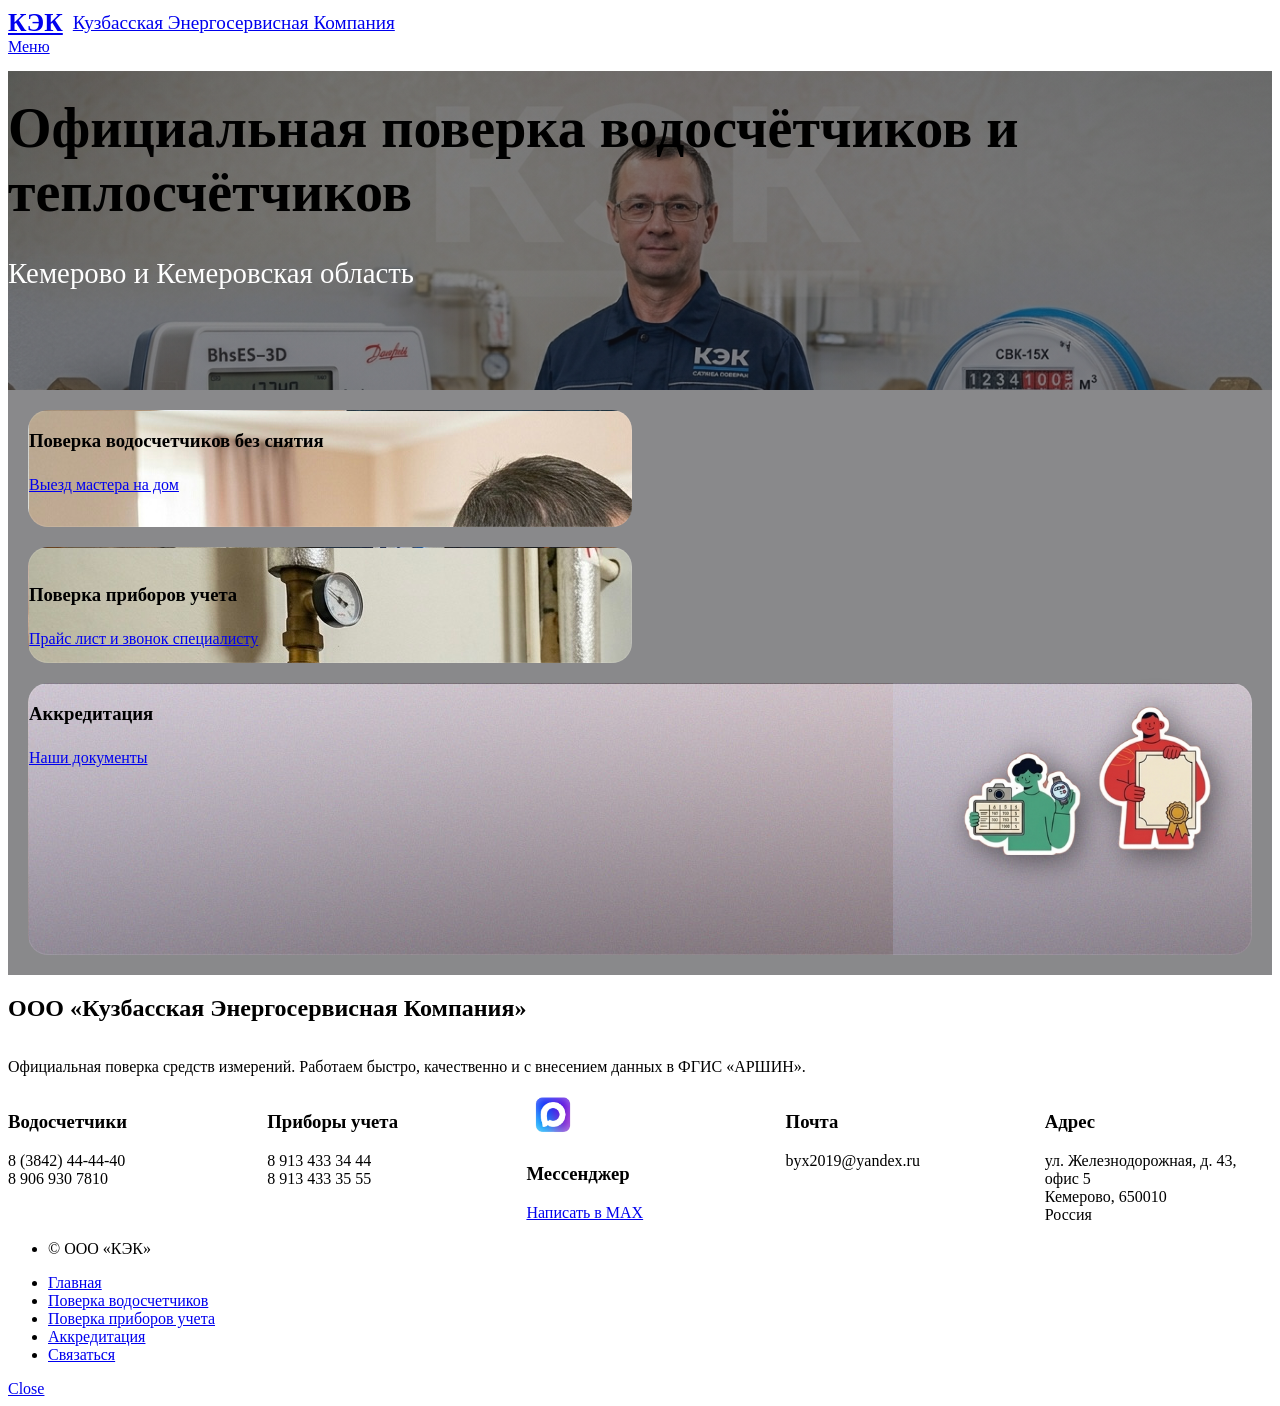
==== commit 594c1ddc: "Update index.html" ====
--- a/index.html
+++ b/index.html
@@ -8,7 +8,7 @@
     <noscript><link rel="stylesheet" href="assets/css/noscript.css" /></noscript>
     
     <style>
-        /* ИСПРАВЛЕНИЕ: Масштабируемое название компании в хедере */
+        
         #header .logo span { 
             font-size: clamp(0.7rem, 2vw, 1.2rem); 
             white-space: nowrap;
@@ -18,9 +18,9 @@
         #header .logo {
             display: flex !important;
             align-items: center;
-            gap: 10px; /* Отступ между КЭК и текстом */
-        }
-        /* 1. Создаем отступы между плашками и задаем фон для всей секции */
+            gap: 10px; /*  КЭК  */
+        }
+        
         .tiles {
             display: flex;
             flex-wrap: wrap;
@@ -46,7 +46,7 @@
             width: 100% !important;
         }
 
-        /* ИСПРАВЛЕНИЕ: Адаптивность стикеров (чтобы не перекрывали всё при уменьшении) */
+        /* Адапт */
         .sticker-img {
             width: clamp(60px, 15vw, 120px) !important;
             height: auto !important;
@@ -55,7 +55,7 @@
         @media screen and (max-width: 480px) {
             .tiles { padding: 10px; gap: 10px; }
             .tiles article { width: 100% !important; }
-            /* Скрываем стикеры на мобилках до нажатия */
+            
             .sticker-anim { opacity: 0; transform: scale(0.8); transition: 0.3s; }
             .tiles article:active .sticker-anim { opacity: 1; transform: scale(1); }
             
@@ -75,17 +75,18 @@
         }
 
         #banner {
-            min-height: 40vh !important;
-            padding: 4em 0 2em 0 !important;
-        }
-
-        /* ИСПРАВЛЕНИЕ: Увеличение главного заголовка */
+            min-height: 30vh !important; 
+            padding: 2.5em 0 1.5em 0 !important; 
+        }
+
+
+        
         #banner h1 {
             font-size: clamp(1.8rem, 5vw, 3.5rem) !important;
             margin: 0;
         }
 
-        /* Увеличение текста в баннере (Кемерово) */
+        
         #banner .content p {
             font-size: clamp(1.1rem, 2.5vw, 1.8rem);
             line-height: 1.4;
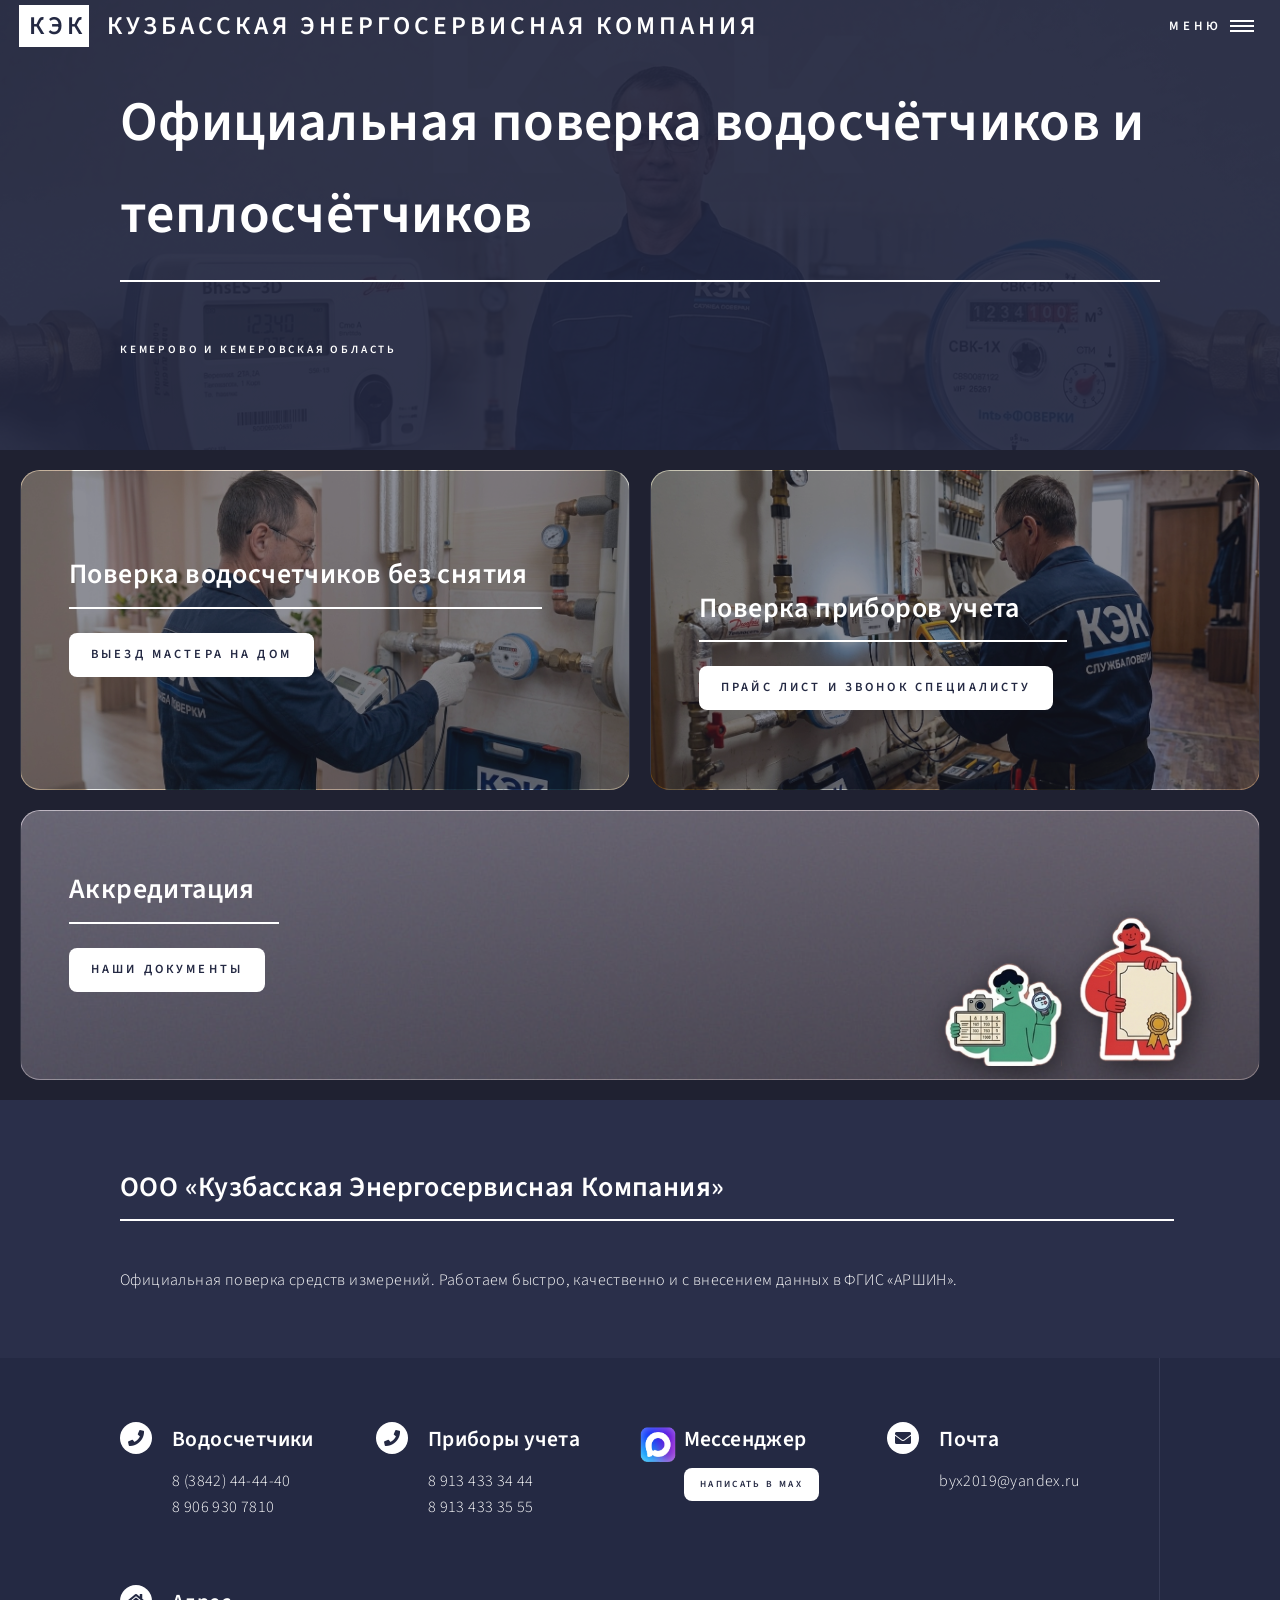
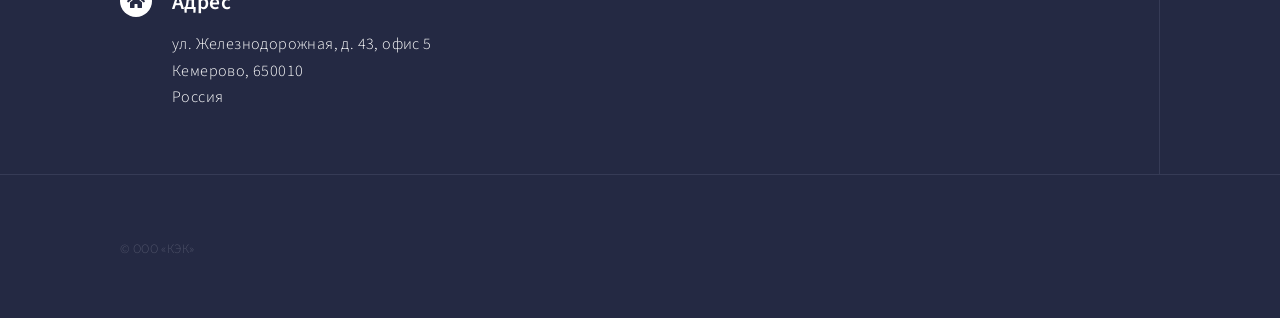
==== commit 0c468194: "Update index.html" ====
--- a/index.html
+++ b/index.html
@@ -10,7 +10,7 @@
     <style>
         
         #header .logo span { 
-            font-size: clamp(0.7rem, 2vw, 1.2rem); 
+            font-size: clamp(1rem, 2.5vw, 1.6rem); 
             white-space: nowrap;
             display: inline-block;
         }
--- a/assets/css/main.css
+++ b/assets/css/main.css
@@ -1,3952 +1,3952 @@
-@import url(fontawesome-all.min.css);
-@import url("https://fonts.googleapis.com/css?family=Source+Sans+Pro:300,300italic,600,600italic");
-
+@import url(fontawesome-all.min.css);
+@import url("https://fonts.googleapis.com/css?family=Source+Sans+Pro:300,300italic,600,600italic");
+
 /*
 	Forty by HTML5 UP
 	html5up.net | @ajlkn
 	Free for personal and commercial use under the CCA 3.0 license (html5up.net/license)
-*/
-
-html, body, div, span, applet, object,
-iframe, h1, h2, h3, h4, h5, h6, p, blockquote,
-pre, a, abbr, acronym, address, big, cite,
-code, del, dfn, em, img, ins, kbd, q, s, samp,
-small, strike, strong, sub, sup, tt, var, b,
-u, i, center, dl, dt, dd, ol, ul, li, fieldset,
-form, label, legend, table, caption, tbody,
-tfoot, thead, tr, th, td, article, aside,
-canvas, details, embed, figure, figcaption,
-footer, header, hgroup, menu, nav, output, ruby,
-section, summary, time, mark, audio, video {
-	margin: 0;
-	padding: 0;
-	border: 0;
-	font-size: 100%;
-	font: inherit;
-	vertical-align: baseline;}
-
-article, aside, details, figcaption, figure,
-footer, header, hgroup, menu, nav, section {
-	display: block;}
-
-body {
-	line-height: 1;
-}
-
-ol, ul {
-	list-style: none;
-}
-
-blockquote, q {
-	quotes: none;
-}
-
-	blockquote:before, blockquote:after, q:before, q:after {
-		content: '';
-		content: none;
-	}
-
-table {
-	border-collapse: collapse;
-	border-spacing: 0;
-}
-
-body {
-	-webkit-text-size-adjust: none;
-}
-
-mark {
-	background-color: transparent;
-	color: inherit;
-}
-
-input::-moz-focus-inner {
-	border: 0;
-	padding: 0;
-}
-
-input, select, textarea {
-	-moz-appearance: none;
-	-webkit-appearance: none;
-	-ms-appearance: none;
-	appearance: none;
-}
-
-/* Basic */
-
-	@-ms-viewport {
-		width: device-width;
-	}
-
-	body {
-		-ms-overflow-style: scrollbar;
-	}
-
-	@media screen and (max-width: 480px) {
-
-		html, body {
-			min-width: 320px;
-		}
-
-	}
-
-	html {
-		box-sizing: border-box;
-	}
-
-	*, *:before, *:after {
-		box-sizing: inherit;
-	}
-
-	body {
-		background: #242943;
-	}
-
-		body.is-preload *, body.is-preload *:before, body.is-preload *:after {
-			-moz-animation: none !important;
-			-webkit-animation: none !important;
-			-ms-animation: none !important;
-			animation: none !important;
-			-moz-transition: none !important;
-			-webkit-transition: none !important;
-			-ms-transition: none !important;
-			transition: none !important;
-		}
-
-/* Type */
-
-	body, input, select, textarea {
-		color: #ffffff;
-		font-family: "Source Sans Pro", Helvetica, sans-serif;
-		font-size: 17pt;
-		font-weight: 300;
-		letter-spacing: 0.025em;
-		line-height: 1.65;
-	}
-
-		@media screen and (max-width: 1680px) {
-
-			body, input, select, textarea {
-				font-size: 14pt;
-			}
-
-		}
-
-		@media screen and (max-width: 1280px) {
-
-			body, input, select, textarea {
-				font-size: 12pt;
-			}
-
-		}
-
-		@media screen and (max-width: 360px) {
-
-			body, input, select, textarea {
-				font-size: 11pt;
-			}
-
-		}
-
-	a {
-		-moz-transition: color 0.2s ease-in-out, border-bottom-color 0.2s ease-in-out;
-		-webkit-transition: color 0.2s ease-in-out, border-bottom-color 0.2s ease-in-out;
-		-ms-transition: color 0.2s ease-in-out, border-bottom-color 0.2s ease-in-out;
-		transition: color 0.2s ease-in-out, border-bottom-color 0.2s ease-in-out;
-		border-bottom: dotted 1px;
-		color: inherit;
-		text-decoration: none;
-	}
-
-		a:hover {
-			border-bottom-color: transparent;
-			color: #9bf1ff !important;
-		}
-
-		a:active {
-			color: #53e3fb !important;
-		}
-
-	strong, b {
-		color: #ffffff;
-		font-weight: 600;
-	}
-
-	em, i {
-		font-style: italic;
-	}
-
-	p {
-		margin: 0 0 2em 0;
-	}
-
-	h1, h2, h3, h4, h5, h6 {
-		color: #ffffff;
-		font-weight: 600;
-		line-height: 1.65;
-		margin: 0 0 1em 0;
-	}
-
-		h1 a, h2 a, h3 a, h4 a, h5 a, h6 a {
-			color: inherit;
-			border-bottom: 0;
-		}
-
-	h1 {
-		font-size: 2.5em;
-	}
-
-	h2 {
-		font-size: 1.75em;
-	}
-
-	h3 {
-		font-size: 1.35em;
-	}
-
-	h4 {
-		font-size: 1.1em;
-	}
-
-	h5 {
-		font-size: 0.9em;
-	}
-
-	h6 {
-		font-size: 0.7em;
-	}
-
-	@media screen and (max-width: 736px) {
-
-		h1 {
-			font-size: 2em;
-		}
-
-		h2 {
-			font-size: 1.5em;
-		}
-
-		h3 {
-			font-size: 1.25em;
-		}
-
-	}
-
-	sub {
-		font-size: 0.8em;
-		position: relative;
-		top: 0.5em;
-	}
-
-	sup {
-		font-size: 0.8em;
-		position: relative;
-		top: -0.5em;
-	}
-
-	blockquote {
-		border-left: solid 4px rgba(212, 212, 255, 0.1);
-		font-style: italic;
-		margin: 0 0 2em 0;
-		padding: 0.5em 0 0.5em 2em;
-	}
-
-	code {
-		background: rgba(212, 212, 255, 0.035);
-		font-family: "Courier New", monospace;
-		font-size: 0.9em;
-		margin: 0 0.25em;
-		padding: 0.25em 0.65em;
-	}
-
-	pre {
-		-webkit-overflow-scrolling: touch;
-		font-family: "Courier New", monospace;
-		font-size: 0.9em;
-		margin: 0 0 2em 0;
-	}
-
-		pre code {
-			display: block;
-			line-height: 1.75;
-			padding: 1em 1.5em;
-			overflow-x: auto;
-		}
-
-	hr {
-		border: 0;
-		border-bottom: solid 1px rgba(212, 212, 255, 0.1);
-		margin: 2em 0;
-	}
-
-		hr.major {
-			margin: 3em 0;
-		}
-
-	.align-left {
-		text-align: left;
-	}
-
-	.align-center {
-		text-align: center;
-	}
-
-	.align-right {
-		text-align: right;
-	}
-
-/* Row */
-
-	.row {
-		display: flex;
-		flex-wrap: wrap;
-		box-sizing: border-box;
-		align-items: stretch;
-	}
-
-		.row > * {
-			box-sizing: border-box;
-		}
-
-		.row.gtr-uniform > * > :last-child {
-			margin-bottom: 0;
-		}
-
-		.row.aln-left {
-			justify-content: flex-start;
-		}
-
-		.row.aln-center {
-			justify-content: center;
-		}
-
-		.row.aln-right {
-			justify-content: flex-end;
-		}
-
-		.row.aln-top {
-			align-items: flex-start;
-		}
-
-		.row.aln-middle {
-			align-items: center;
-		}
-
-		.row.aln-bottom {
-			align-items: flex-end;
-		}
-
-		.row > .imp {
-			order: -1;
-		}
-
-		.row > .col-1 {
-			width: 8.33333%;
-		}
-
-		.row > .off-1 {
-			margin-left: 8.33333%;
-		}
-
-		.row > .col-2 {
-			width: 16.66667%;
-		}
-
-		.row > .off-2 {
-			margin-left: 16.66667%;
-		}
-
-		.row > .col-3 {
-			width: 25%;
-		}
-
-		.row > .off-3 {
-			margin-left: 25%;
-		}
-
-		.row > .col-4 {
-			width: 33.33333%;
-		}
-
-		.row > .off-4 {
-			margin-left: 33.33333%;
-		}
-
-		.row > .col-5 {
-			width: 41.66667%;
-		}
-
-		.row > .off-5 {
-			margin-left: 41.66667%;
-		}
-
-		.row > .col-6 {
-			width: 50%;
-		}
-
-		.row > .off-6 {
-			margin-left: 50%;
-		}
-
-		.row > .col-7 {
-			width: 58.33333%;
-		}
-
-		.row > .off-7 {
-			margin-left: 58.33333%;
-		}
-
-		.row > .col-8 {
-			width: 66.66667%;
-		}
-
-		.row > .off-8 {
-			margin-left: 66.66667%;
-		}
-
-		.row > .col-9 {
-			width: 75%;
-		}
-
-		.row > .off-9 {
-			margin-left: 75%;
-		}
-
-		.row > .col-10 {
-			width: 83.33333%;
-		}
-
-		.row > .off-10 {
-			margin-left: 83.33333%;
-		}
-
-		.row > .col-11 {
-			width: 91.66667%;
-		}
-
-		.row > .off-11 {
-			margin-left: 91.66667%;
-		}
-
-		.row > .col-12 {
-			width: 100%;
-		}
-
-		.row > .off-12 {
-			margin-left: 100%;
-		}
-
-		.row.gtr-0 {
-			margin-top: 0;
-			margin-left: 0em;
-		}
-
-			.row.gtr-0 > * {
-				padding: 0 0 0 0em;
-			}
-
-			.row.gtr-0.gtr-uniform {
-				margin-top: 0em;
-			}
-
-				.row.gtr-0.gtr-uniform > * {
-					padding-top: 0em;
-				}
-
-		.row.gtr-25 {
-			margin-top: 0;
-			margin-left: -0.5em;
-		}
-
-			.row.gtr-25 > * {
-				padding: 0 0 0 0.5em;
-			}
-
-			.row.gtr-25.gtr-uniform {
-				margin-top: -0.5em;
-			}
-
-				.row.gtr-25.gtr-uniform > * {
-					padding-top: 0.5em;
-				}
-
-		.row.gtr-50 {
-			margin-top: 0;
-			margin-left: -1em;
-		}
-
-			.row.gtr-50 > * {
-				padding: 0 0 0 1em;
-			}
-
-			.row.gtr-50.gtr-uniform {
-				margin-top: -1em;
-			}
-
-				.row.gtr-50.gtr-uniform > * {
-					padding-top: 1em;
-				}
-
-		.row {
-			margin-top: 0;
-			margin-left: -2em;
-		}
-
-			.row > * {
-				padding: 0 0 0 2em;
-			}
-
-			.row.gtr-uniform {
-				margin-top: -2em;
-			}
-
-				.row.gtr-uniform > * {
-					padding-top: 2em;
-				}
-
-		.row.gtr-150 {
-			margin-top: 0;
-			margin-left: -3em;
-		}
-
-			.row.gtr-150 > * {
-				padding: 0 0 0 3em;
-			}
-
-			.row.gtr-150.gtr-uniform {
-				margin-top: -3em;
-			}
-
-				.row.gtr-150.gtr-uniform > * {
-					padding-top: 3em;
-				}
-
-		.row.gtr-200 {
-			margin-top: 0;
-			margin-left: -4em;
-		}
-
-			.row.gtr-200 > * {
-				padding: 0 0 0 4em;
-			}
-
-			.row.gtr-200.gtr-uniform {
-				margin-top: -4em;
-			}
-
-				.row.gtr-200.gtr-uniform > * {
-					padding-top: 4em;
-				}
-
-		@media screen and (max-width: 1680px) {
-
-			.row {
-				display: flex;
-				flex-wrap: wrap;
-				box-sizing: border-box;
-				align-items: stretch;
-			}
-
-				.row > * {
-					box-sizing: border-box;
-				}
-
-				.row.gtr-uniform > * > :last-child {
-					margin-bottom: 0;
-				}
-
-				.row.aln-left {
-					justify-content: flex-start;
-				}
-
-				.row.aln-center {
-					justify-content: center;
-				}
-
-				.row.aln-right {
-					justify-content: flex-end;
-				}
-
-				.row.aln-top {
-					align-items: flex-start;
-				}
-
-				.row.aln-middle {
-					align-items: center;
-				}
-
-				.row.aln-bottom {
-					align-items: flex-end;
-				}
-
-				.row > .imp-xlarge {
-					order: -1;
-				}
-
-				.row > .col-1-xlarge {
-					width: 8.33333%;
-				}
-
-				.row > .off-1-xlarge {
-					margin-left: 8.33333%;
-				}
-
-				.row > .col-2-xlarge {
-					width: 16.66667%;
-				}
-
-				.row > .off-2-xlarge {
-					margin-left: 16.66667%;
-				}
-
-				.row > .col-3-xlarge {
-					width: 25%;
-				}
-
-				.row > .off-3-xlarge {
-					margin-left: 25%;
-				}
-
-				.row > .col-4-xlarge {
-					width: 33.33333%;
-				}
-
-				.row > .off-4-xlarge {
-					margin-left: 33.33333%;
-				}
-
-				.row > .col-5-xlarge {
-					width: 41.66667%;
-				}
-
-				.row > .off-5-xlarge {
-					margin-left: 41.66667%;
-				}
-
-				.row > .col-6-xlarge {
-					width: 50%;
-				}
-
-				.row > .off-6-xlarge {
-					margin-left: 50%;
-				}
-
-				.row > .col-7-xlarge {
-					width: 58.33333%;
-				}
-
-				.row > .off-7-xlarge {
-					margin-left: 58.33333%;
-				}
-
-				.row > .col-8-xlarge {
-					width: 66.66667%;
-				}
-
-				.row > .off-8-xlarge {
-					margin-left: 66.66667%;
-				}
-
-				.row > .col-9-xlarge {
-					width: 75%;
-				}
-
-				.row > .off-9-xlarge {
-					margin-left: 75%;
-				}
-
-				.row > .col-10-xlarge {
-					width: 83.33333%;
-				}
-
-				.row > .off-10-xlarge {
-					margin-left: 83.33333%;
-				}
-
-				.row > .col-11-xlarge {
-					width: 91.66667%;
-				}
-
-				.row > .off-11-xlarge {
-					margin-left: 91.66667%;
-				}
-
-				.row > .col-12-xlarge {
-					width: 100%;
-				}
-
-				.row > .off-12-xlarge {
-					margin-left: 100%;
-				}
-
-				.row.gtr-0 {
-					margin-top: 0;
-					margin-left: 0em;
-				}
-
-					.row.gtr-0 > * {
-						padding: 0 0 0 0em;
-					}
-
-					.row.gtr-0.gtr-uniform {
-						margin-top: 0em;
-					}
-
-						.row.gtr-0.gtr-uniform > * {
-							padding-top: 0em;
-						}
-
-				.row.gtr-25 {
-					margin-top: 0;
-					margin-left: -0.5em;
-				}
-
-					.row.gtr-25 > * {
-						padding: 0 0 0 0.5em;
-					}
-
-					.row.gtr-25.gtr-uniform {
-						margin-top: -0.5em;
-					}
-
-						.row.gtr-25.gtr-uniform > * {
-							padding-top: 0.5em;
-						}
-
-				.row.gtr-50 {
-					margin-top: 0;
-					margin-left: -1em;
-				}
-
-					.row.gtr-50 > * {
-						padding: 0 0 0 1em;
-					}
-
-					.row.gtr-50.gtr-uniform {
-						margin-top: -1em;
-					}
-
-						.row.gtr-50.gtr-uniform > * {
-							padding-top: 1em;
-						}
-
-				.row {
-					margin-top: 0;
-					margin-left: -2em;
-				}
-
-					.row > * {
-						padding: 0 0 0 2em;
-					}
-
-					.row.gtr-uniform {
-						margin-top: -2em;
-					}
-
-						.row.gtr-uniform > * {
-							padding-top: 2em;
-						}
-
-				.row.gtr-150 {
-					margin-top: 0;
-					margin-left: -3em;
-				}
-
-					.row.gtr-150 > * {
-						padding: 0 0 0 3em;
-					}
-
-					.row.gtr-150.gtr-uniform {
-						margin-top: -3em;
-					}
-
-						.row.gtr-150.gtr-uniform > * {
-							padding-top: 3em;
-						}
-
-				.row.gtr-200 {
-					margin-top: 0;
-					margin-left: -4em;
-				}
-
-					.row.gtr-200 > * {
-						padding: 0 0 0 4em;
-					}
-
-					.row.gtr-200.gtr-uniform {
-						margin-top: -4em;
-					}
-
-						.row.gtr-200.gtr-uniform > * {
-							padding-top: 4em;
-						}
-
-		}
-
-		@media screen and (max-width: 1280px) {
-
-			.row {
-				display: flex;
-				flex-wrap: wrap;
-				box-sizing: border-box;
-				align-items: stretch;
-			}
-
-				.row > * {
-					box-sizing: border-box;
-				}
-
-				.row.gtr-uniform > * > :last-child {
-					margin-bottom: 0;
-				}
-
-				.row.aln-left {
-					justify-content: flex-start;
-				}
-
-				.row.aln-center {
-					justify-content: center;
-				}
-
-				.row.aln-right {
-					justify-content: flex-end;
-				}
-
-				.row.aln-top {
-					align-items: flex-start;
-				}
-
-				.row.aln-middle {
-					align-items: center;
-				}
-
-				.row.aln-bottom {
-					align-items: flex-end;
-				}
-
-				.row > .imp-large {
-					order: -1;
-				}
-
-				.row > .col-1-large {
-					width: 8.33333%;
-				}
-
-				.row > .off-1-large {
-					margin-left: 8.33333%;
-				}
-
-				.row > .col-2-large {
-					width: 16.66667%;
-				}
-
-				.row > .off-2-large {
-					margin-left: 16.66667%;
-				}
-
-				.row > .col-3-large {
-					width: 25%;
-				}
-
-				.row > .off-3-large {
-					margin-left: 25%;
-				}
-
-				.row > .col-4-large {
-					width: 33.33333%;
-				}
-
-				.row > .off-4-large {
-					margin-left: 33.33333%;
-				}
-
-				.row > .col-5-large {
-					width: 41.66667%;
-				}
-
-				.row > .off-5-large {
-					margin-left: 41.66667%;
-				}
-
-				.row > .col-6-large {
-					width: 50%;
-				}
-
-				.row > .off-6-large {
-					margin-left: 50%;
-				}
-
-				.row > .col-7-large {
-					width: 58.33333%;
-				}
-
-				.row > .off-7-large {
-					margin-left: 58.33333%;
-				}
-
-				.row > .col-8-large {
-					width: 66.66667%;
-				}
-
-				.row > .off-8-large {
-					margin-left: 66.66667%;
-				}
-
-				.row > .col-9-large {
-					width: 75%;
-				}
-
-				.row > .off-9-large {
-					margin-left: 75%;
-				}
-
-				.row > .col-10-large {
-					width: 83.33333%;
-				}
-
-				.row > .off-10-large {
-					margin-left: 83.33333%;
-				}
-
-				.row > .col-11-large {
-					width: 91.66667%;
-				}
-
-				.row > .off-11-large {
-					margin-left: 91.66667%;
-				}
-
-				.row > .col-12-large {
-					width: 100%;
-				}
-
-				.row > .off-12-large {
-					margin-left: 100%;
-				}
-
-				.row.gtr-0 {
-					margin-top: 0;
-					margin-left: 0em;
-				}
-
-					.row.gtr-0 > * {
-						padding: 0 0 0 0em;
-					}
-
-					.row.gtr-0.gtr-uniform {
-						margin-top: 0em;
-					}
-
-						.row.gtr-0.gtr-uniform > * {
-							padding-top: 0em;
-						}
-
-				.row.gtr-25 {
-					margin-top: 0;
-					margin-left: -0.375em;
-				}
-
-					.row.gtr-25 > * {
-						padding: 0 0 0 0.375em;
-					}
-
-					.row.gtr-25.gtr-uniform {
-						margin-top: -0.375em;
-					}
-
-						.row.gtr-25.gtr-uniform > * {
-							padding-top: 0.375em;
-						}
-
-				.row.gtr-50 {
-					margin-top: 0;
-					margin-left: -0.75em;
-				}
-
-					.row.gtr-50 > * {
-						padding: 0 0 0 0.75em;
-					}
-
-					.row.gtr-50.gtr-uniform {
-						margin-top: -0.75em;
-					}
-
-						.row.gtr-50.gtr-uniform > * {
-							padding-top: 0.75em;
-						}
-
-				.row {
-					margin-top: 0;
-					margin-left: -1.5em;
-				}
-
-					.row > * {
-						padding: 0 0 0 1.5em;
-					}
-
-					.row.gtr-uniform {
-						margin-top: -1.5em;
-					}
-
-						.row.gtr-uniform > * {
-							padding-top: 1.5em;
-						}
-
-				.row.gtr-150 {
-					margin-top: 0;
-					margin-left: -2.25em;
-				}
-
-					.row.gtr-150 > * {
-						padding: 0 0 0 2.25em;
-					}
-
-					.row.gtr-150.gtr-uniform {
-						margin-top: -2.25em;
-					}
-
-						.row.gtr-150.gtr-uniform > * {
-							padding-top: 2.25em;
-						}
-
-				.row.gtr-200 {
-					margin-top: 0;
-					margin-left: -3em;
-				}
-
-					.row.gtr-200 > * {
-						padding: 0 0 0 3em;
-					}
-
-					.row.gtr-200.gtr-uniform {
-						margin-top: -3em;
-					}
-
-						.row.gtr-200.gtr-uniform > * {
-							padding-top: 3em;
-						}
-
-		}
-
-		@media screen and (max-width: 980px) {
-
-			.row {
-				display: flex;
-				flex-wrap: wrap;
-				box-sizing: border-box;
-				align-items: stretch;
-			}
-
-				.row > * {
-					box-sizing: border-box;
-				}
-
-				.row.gtr-uniform > * > :last-child {
-					margin-bottom: 0;
-				}
-
-				.row.aln-left {
-					justify-content: flex-start;
-				}
-
-				.row.aln-center {
-					justify-content: center;
-				}
-
-				.row.aln-right {
-					justify-content: flex-end;
-				}
-
-				.row.aln-top {
-					align-items: flex-start;
-				}
-
-				.row.aln-middle {
-					align-items: center;
-				}
-
-				.row.aln-bottom {
-					align-items: flex-end;
-				}
-
-				.row > .imp-medium {
-					order: -1;
-				}
-
-				.row > .col-1-medium {
-					width: 8.33333%;
-				}
-
-				.row > .off-1-medium {
-					margin-left: 8.33333%;
-				}
-
-				.row > .col-2-medium {
-					width: 16.66667%;
-				}
-
-				.row > .off-2-medium {
-					margin-left: 16.66667%;
-				}
-
-				.row > .col-3-medium {
-					width: 25%;
-				}
-
-				.row > .off-3-medium {
-					margin-left: 25%;
-				}
-
-				.row > .col-4-medium {
-					width: 33.33333%;
-				}
-
-				.row > .off-4-medium {
-					margin-left: 33.33333%;
-				}
-
-				.row > .col-5-medium {
-					width: 41.66667%;
-				}
-
-				.row > .off-5-medium {
-					margin-left: 41.66667%;
-				}
-
-				.row > .col-6-medium {
-					width: 50%;
-				}
-
-				.row > .off-6-medium {
-					margin-left: 50%;
-				}
-
-				.row > .col-7-medium {
-					width: 58.33333%;
-				}
-
-				.row > .off-7-medium {
-					margin-left: 58.33333%;
-				}
-
-				.row > .col-8-medium {
-					width: 66.66667%;
-				}
-
-				.row > .off-8-medium {
-					margin-left: 66.66667%;
-				}
-
-				.row > .col-9-medium {
-					width: 75%;
-				}
-
-				.row > .off-9-medium {
-					margin-left: 75%;
-				}
-
-				.row > .col-10-medium {
-					width: 83.33333%;
-				}
-
-				.row > .off-10-medium {
-					margin-left: 83.33333%;
-				}
-
-				.row > .col-11-medium {
-					width: 91.66667%;
-				}
-
-				.row > .off-11-medium {
-					margin-left: 91.66667%;
-				}
-
-				.row > .col-12-medium {
-					width: 100%;
-				}
-
-				.row > .off-12-medium {
-					margin-left: 100%;
-				}
-
-				.row.gtr-0 {
-					margin-top: 0;
-					margin-left: 0em;
-				}
-
-					.row.gtr-0 > * {
-						padding: 0 0 0 0em;
-					}
-
-					.row.gtr-0.gtr-uniform {
-						margin-top: 0em;
-					}
-
-						.row.gtr-0.gtr-uniform > * {
-							padding-top: 0em;
-						}
-
-				.row.gtr-25 {
-					margin-top: 0;
-					margin-left: -0.375em;
-				}
-
-					.row.gtr-25 > * {
-						padding: 0 0 0 0.375em;
-					}
-
-					.row.gtr-25.gtr-uniform {
-						margin-top: -0.375em;
-					}
-
-						.row.gtr-25.gtr-uniform > * {
-							padding-top: 0.375em;
-						}
-
-				.row.gtr-50 {
-					margin-top: 0;
-					margin-left: -0.75em;
-				}
-
-					.row.gtr-50 > * {
-						padding: 0 0 0 0.75em;
-					}
-
-					.row.gtr-50.gtr-uniform {
-						margin-top: -0.75em;
-					}
-
-						.row.gtr-50.gtr-uniform > * {
-							padding-top: 0.75em;
-						}
-
-				.row {
-					margin-top: 0;
-					margin-left: -1.5em;
-				}
-
-					.row > * {
-						padding: 0 0 0 1.5em;
-					}
-
-					.row.gtr-uniform {
-						margin-top: -1.5em;
-					}
-
-						.row.gtr-uniform > * {
-							padding-top: 1.5em;
-						}
-
-				.row.gtr-150 {
-					margin-top: 0;
-					margin-left: -2.25em;
-				}
-
-					.row.gtr-150 > * {
-						padding: 0 0 0 2.25em;
-					}
-
-					.row.gtr-150.gtr-uniform {
-						margin-top: -2.25em;
-					}
-
-						.row.gtr-150.gtr-uniform > * {
-							padding-top: 2.25em;
-						}
-
-				.row.gtr-200 {
-					margin-top: 0;
-					margin-left: -3em;
-				}
-
-					.row.gtr-200 > * {
-						padding: 0 0 0 3em;
-					}
-
-					.row.gtr-200.gtr-uniform {
-						margin-top: -3em;
-					}
-
-						.row.gtr-200.gtr-uniform > * {
-							padding-top: 3em;
-						}
-
-		}
-
-		@media screen and (max-width: 736px) {
-
-			.row {
-				display: flex;
-				flex-wrap: wrap;
-				box-sizing: border-box;
-				align-items: stretch;
-			}
-
-				.row > * {
-					box-sizing: border-box;
-				}
-
-				.row.gtr-uniform > * > :last-child {
-					margin-bottom: 0;
-				}
-
-				.row.aln-left {
-					justify-content: flex-start;
-				}
-
-				.row.aln-center {
-					justify-content: center;
-				}
-
-				.row.aln-right {
-					justify-content: flex-end;
-				}
-
-				.row.aln-top {
-					align-items: flex-start;
-				}
-
-				.row.aln-middle {
-					align-items: center;
-				}
-
-				.row.aln-bottom {
-					align-items: flex-end;
-				}
-
-				.row > .imp-small {
-					order: -1;
-				}
-
-				.row > .col-1-small {
-					width: 8.33333%;
-				}
-
-				.row > .off-1-small {
-					margin-left: 8.33333%;
-				}
-
-				.row > .col-2-small {
-					width: 16.66667%;
-				}
-
-				.row > .off-2-small {
-					margin-left: 16.66667%;
-				}
-
-				.row > .col-3-small {
-					width: 25%;
-				}
-
-				.row > .off-3-small {
-					margin-left: 25%;
-				}
-
-				.row > .col-4-small {
-					width: 33.33333%;
-				}
-
-				.row > .off-4-small {
-					margin-left: 33.33333%;
-				}
-
-				.row > .col-5-small {
-					width: 41.66667%;
-				}
-
-				.row > .off-5-small {
-					margin-left: 41.66667%;
-				}
-
-				.row > .col-6-small {
-					width: 50%;
-				}
-
-				.row > .off-6-small {
-					margin-left: 50%;
-				}
-
-				.row > .col-7-small {
-					width: 58.33333%;
-				}
-
-				.row > .off-7-small {
-					margin-left: 58.33333%;
-				}
-
-				.row > .col-8-small {
-					width: 66.66667%;
-				}
-
-				.row > .off-8-small {
-					margin-left: 66.66667%;
-				}
-
-				.row > .col-9-small {
-					width: 75%;
-				}
-
-				.row > .off-9-small {
-					margin-left: 75%;
-				}
-
-				.row > .col-10-small {
-					width: 83.33333%;
-				}
-
-				.row > .off-10-small {
-					margin-left: 83.33333%;
-				}
-
-				.row > .col-11-small {
-					width: 91.66667%;
-				}
-
-				.row > .off-11-small {
-					margin-left: 91.66667%;
-				}
-
-				.row > .col-12-small {
-					width: 100%;
-				}
-
-				.row > .off-12-small {
-					margin-left: 100%;
-				}
-
-				.row.gtr-0 {
-					margin-top: 0;
-					margin-left: 0em;
-				}
-
-					.row.gtr-0 > * {
-						padding: 0 0 0 0em;
-					}
-
-					.row.gtr-0.gtr-uniform {
-						margin-top: 0em;
-					}
-
-						.row.gtr-0.gtr-uniform > * {
-							padding-top: 0em;
-						}
-
-				.row.gtr-25 {
-					margin-top: 0;
-					margin-left: -0.3125em;
-				}
-
-					.row.gtr-25 > * {
-						padding: 0 0 0 0.3125em;
-					}
-
-					.row.gtr-25.gtr-uniform {
-						margin-top: -0.3125em;
-					}
-
-						.row.gtr-25.gtr-uniform > * {
-							padding-top: 0.3125em;
-						}
-
-				.row.gtr-50 {
-					margin-top: 0;
-					margin-left: -0.625em;
-				}
-
-					.row.gtr-50 > * {
-						padding: 0 0 0 0.625em;
-					}
-
-					.row.gtr-50.gtr-uniform {
-						margin-top: -0.625em;
-					}
-
-						.row.gtr-50.gtr-uniform > * {
-							padding-top: 0.625em;
-						}
-
-				.row {
-					margin-top: 0;
-					margin-left: -1.25em;
-				}
-
-					.row > * {
-						padding: 0 0 0 1.25em;
-					}
-
-					.row.gtr-uniform {
-						margin-top: -1.25em;
-					}
-
-						.row.gtr-uniform > * {
-							padding-top: 1.25em;
-						}
-
-				.row.gtr-150 {
-					margin-top: 0;
-					margin-left: -1.875em;
-				}
-
-					.row.gtr-150 > * {
-						padding: 0 0 0 1.875em;
-					}
-
-					.row.gtr-150.gtr-uniform {
-						margin-top: -1.875em;
-					}
-
-						.row.gtr-150.gtr-uniform > * {
-							padding-top: 1.875em;
-						}
-
-				.row.gtr-200 {
-					margin-top: 0;
-					margin-left: -2.5em;
-				}
-
-					.row.gtr-200 > * {
-						padding: 0 0 0 2.5em;
-					}
-
-					.row.gtr-200.gtr-uniform {
-						margin-top: -2.5em;
-					}
-
-						.row.gtr-200.gtr-uniform > * {
-							padding-top: 2.5em;
-						}
-
-		}
-
-		@media screen and (max-width: 480px) {
-
-			.row {
-				display: flex;
-				flex-wrap: wrap;
-				box-sizing: border-box;
-				align-items: stretch;
-			}
-
-				.row > * {
-					box-sizing: border-box;
-				}
-
-				.row.gtr-uniform > * > :last-child {
-					margin-bottom: 0;
-				}
-
-				.row.aln-left {
-					justify-content: flex-start;
-				}
-
-				.row.aln-center {
-					justify-content: center;
-				}
-
-				.row.aln-right {
-					justify-content: flex-end;
-				}
-
-				.row.aln-top {
-					align-items: flex-start;
-				}
-
-				.row.aln-middle {
-					align-items: center;
-				}
-
-				.row.aln-bottom {
-					align-items: flex-end;
-				}
-
-				.row > .imp-xsmall {
-					order: -1;
-				}
-
-				.row > .col-1-xsmall {
-					width: 8.33333%;
-				}
-
-				.row > .off-1-xsmall {
-					margin-left: 8.33333%;
-				}
-
-				.row > .col-2-xsmall {
-					width: 16.66667%;
-				}
-
-				.row > .off-2-xsmall {
-					margin-left: 16.66667%;
-				}
-
-				.row > .col-3-xsmall {
-					width: 25%;
-				}
-
-				.row > .off-3-xsmall {
-					margin-left: 25%;
-				}
-
-				.row > .col-4-xsmall {
-					width: 33.33333%;
-				}
-
-				.row > .off-4-xsmall {
-					margin-left: 33.33333%;
-				}
-
-				.row > .col-5-xsmall {
-					width: 41.66667%;
-				}
-
-				.row > .off-5-xsmall {
-					margin-left: 41.66667%;
-				}
-
-				.row > .col-6-xsmall {
-					width: 50%;
-				}
-
-				.row > .off-6-xsmall {
-					margin-left: 50%;
-				}
-
-				.row > .col-7-xsmall {
-					width: 58.33333%;
-				}
-
-				.row > .off-7-xsmall {
-					margin-left: 58.33333%;
-				}
-
-				.row > .col-8-xsmall {
-					width: 66.66667%;
-				}
-
-				.row > .off-8-xsmall {
-					margin-left: 66.66667%;
-				}
-
-				.row > .col-9-xsmall {
-					width: 75%;
-				}
-
-				.row > .off-9-xsmall {
-					margin-left: 75%;
-				}
-
-				.row > .col-10-xsmall {
-					width: 83.33333%;
-				}
-
-				.row > .off-10-xsmall {
-					margin-left: 83.33333%;
-				}
-
-				.row > .col-11-xsmall {
-					width: 91.66667%;
-				}
-
-				.row > .off-11-xsmall {
-					margin-left: 91.66667%;
-				}
-
-				.row > .col-12-xsmall {
-					width: 100%;
-				}
-
-				.row > .off-12-xsmall {
-					margin-left: 100%;
-				}
-
-				.row.gtr-0 {
-					margin-top: 0;
-					margin-left: 0em;
-				}
-
-					.row.gtr-0 > * {
-						padding: 0 0 0 0em;
-					}
-
-					.row.gtr-0.gtr-uniform {
-						margin-top: 0em;
-					}
-
-						.row.gtr-0.gtr-uniform > * {
-							padding-top: 0em;
-						}
-
-				.row.gtr-25 {
-					margin-top: 0;
-					margin-left: -0.3125em;
-				}
-
-					.row.gtr-25 > * {
-						padding: 0 0 0 0.3125em;
-					}
-
-					.row.gtr-25.gtr-uniform {
-						margin-top: -0.3125em;
-					}
-
-						.row.gtr-25.gtr-uniform > * {
-							padding-top: 0.3125em;
-						}
-
-				.row.gtr-50 {
-					margin-top: 0;
-					margin-left: -0.625em;
-				}
-
-					.row.gtr-50 > * {
-						padding: 0 0 0 0.625em;
-					}
-
-					.row.gtr-50.gtr-uniform {
-						margin-top: -0.625em;
-					}
-
-						.row.gtr-50.gtr-uniform > * {
-							padding-top: 0.625em;
-						}
-
-				.row {
-					margin-top: 0;
-					margin-left: -1.25em;
-				}
-
-					.row > * {
-						padding: 0 0 0 1.25em;
-					}
-
-					.row.gtr-uniform {
-						margin-top: -1.25em;
-					}
-
-						.row.gtr-uniform > * {
-							padding-top: 1.25em;
-						}
-
-				.row.gtr-150 {
-					margin-top: 0;
-					margin-left: -1.875em;
-				}
-
-					.row.gtr-150 > * {
-						padding: 0 0 0 1.875em;
-					}
-
-					.row.gtr-150.gtr-uniform {
-						margin-top: -1.875em;
-					}
-
-						.row.gtr-150.gtr-uniform > * {
-							padding-top: 1.875em;
-						}
-
-				.row.gtr-200 {
-					margin-top: 0;
-					margin-left: -2.5em;
-				}
-
-					.row.gtr-200 > * {
-						padding: 0 0 0 2.5em;
-					}
-
-					.row.gtr-200.gtr-uniform {
-						margin-top: -2.5em;
-					}
-
-						.row.gtr-200.gtr-uniform > * {
-							padding-top: 2.5em;
-						}
-
-		}
-
-/* Section/Article */
-
-	section.special, article.special {
-		text-align: center;
-	}
-
-	header.major {
-		width: -moz-max-content;
-		width: -webkit-max-content;
-		width: -ms-max-content;
-		width: max-content;
-		margin-bottom: 2em;
-	}
-
-		header.major > :first-child {
-			margin-bottom: 0;
-			width: calc(100% + 0.5em);
-		}
-
-			header.major > :first-child:after {
-				content: '';
-				background-color: #ffffff;
-				display: block;
-				height: 2px;
-				margin: 0.325em 0 0.5em 0;
-				width: 100%;
-			}
-
-		header.major > p {
-			font-size: 0.7em;
-			font-weight: 600;
-			letter-spacing: 0.25em;
-			margin-bottom: 0;
-			text-transform: uppercase;
-		}
-
-		body.is-ie header.major > :first-child:after {
-			max-width: 9em;
-		}
-
-		body.is-ie header.major > h1:after {
-			max-width: 100% !important;
-		}
-
-	@media screen and (max-width: 736px) {
-
-		header.major > p br {
-			display: none;
-		}
-
-	}
-
-/* Form */
-
-	form {
-		margin: 0 0 2em 0;
-	}
-
-		form > :last-child {
-			margin-bottom: 0;
-		}
-
-		form > .fields {
-			display: -moz-flex;
-			display: -webkit-flex;
-			display: -ms-flex;
-			display: flex;
-			-moz-flex-wrap: wrap;
-			-webkit-flex-wrap: wrap;
-			-ms-flex-wrap: wrap;
-			flex-wrap: wrap;
-			width: calc(100% + 3em);
-			margin: -1.5em 0 2em -1.5em;
-		}
-
-			form > .fields > .field {
-				-moz-flex-grow: 0;
-				-webkit-flex-grow: 0;
-				-ms-flex-grow: 0;
-				flex-grow: 0;
-				-moz-flex-shrink: 0;
-				-webkit-flex-shrink: 0;
-				-ms-flex-shrink: 0;
-				flex-shrink: 0;
-				padding: 1.5em 0 0 1.5em;
-				width: calc(100% - 1.5em);
-			}
-
-				form > .fields > .field.half {
-					width: calc(50% - 0.75em);
-				}
-
-				form > .fields > .field.third {
-					width: calc(100%/3 - 0.5em);
-				}
-
-				form > .fields > .field.quarter {
-					width: calc(25% - 0.375em);
-				}
-
-		@media screen and (max-width: 480px) {
-
-			form > .fields {
-				width: calc(100% + 3em);
-				margin: -1.5em 0 2em -1.5em;
-			}
-
-				form > .fields > .field {
-					padding: 1.5em 0 0 1.5em;
-					width: calc(100% - 1.5em);
-				}
-
-					form > .fields > .field.half {
-						width: calc(100% - 1.5em);
-					}
-
-					form > .fields > .field.third {
-						width: calc(100% - 1.5em);
-					}
-
-					form > .fields > .field.quarter {
-						width: calc(100% - 1.5em);
-					}
-
-		}
-
-	label {
-		color: #ffffff;
-		display: block;
-		font-size: 0.8em;
-		font-weight: 600;
-		letter-spacing: 0.25em;
-		margin: 0 0 1em 0;
-		text-transform: uppercase;
-	}
-
-	input[type="text"],
-	input[type="password"],
-	input[type="email"],
-	input[type="tel"],
-	input[type="search"],
-	input[type="url"],
-	select,
-	textarea {
-		-moz-appearance: none;
-		-webkit-appearance: none;
-		-ms-appearance: none;
-		appearance: none;
-		background: rgba(212, 212, 255, 0.035);
-		border: none;
-		border-radius: 0;
-		color: inherit;
-		display: block;
-		outline: 0;
-		padding: 0 1em;
-		text-decoration: none;
-		width: 100%;
-	}
-
-		input[type="text"]:invalid,
-		input[type="password"]:invalid,
-		input[type="email"]:invalid,
-		input[type="tel"]:invalid,
-		input[type="search"]:invalid,
-		input[type="url"]:invalid,
-		select:invalid,
-		textarea:invalid {
-			box-shadow: none;
-		}
-
-		input[type="text"]:focus,
-		input[type="password"]:focus,
-		input[type="email"]:focus,
-		input[type="tel"]:focus,
-		input[type="search"]:focus,
-		input[type="url"]:focus,
-		select:focus,
-		textarea:focus {
-			border-color: #9bf1ff;
-			box-shadow: 0 0 0 2px #9bf1ff;
-		}
-
-	select {
-		background-image: url("data:image/svg+xml;charset=utf8,%3Csvg xmlns='http://www.w3.org/2000/svg' width='40' height='40' preserveAspectRatio='none' viewBox='0 0 40 40'%3E%3Cpath d='M9.4,12.3l10.4,10.4l10.4-10.4c0.2-0.2,0.5-0.4,0.9-0.4c0.3,0,0.6,0.1,0.9,0.4l3.3,3.3c0.2,0.2,0.4,0.5,0.4,0.9 c0,0.4-0.1,0.6-0.4,0.9L20.7,31.9c-0.2,0.2-0.5,0.4-0.9,0.4c-0.3,0-0.6-0.1-0.9-0.4L4.3,17.3c-0.2-0.2-0.4-0.5-0.4-0.9 c0-0.4,0.1-0.6,0.4-0.9l3.3-3.3c0.2-0.2,0.5-0.4,0.9-0.4S9.1,12.1,9.4,12.3z' fill='rgba(212, 212, 255, 0.1)' /%3E%3C/svg%3E");
-		background-size: 1.25rem;
-		background-repeat: no-repeat;
-		background-position: calc(100% - 1rem) center;
-		height: 2.75em;
-		padding-right: 2.75em;
-		text-overflow: ellipsis;
-	}
-
-		select option {
-			color: #ffffff;
-			background: #242943;
-		}
-
-		select:focus::-ms-value {
-			background-color: transparent;
-		}
-
-		select::-ms-expand {
-			display: none;
-		}
-
-	input[type="text"],
-	input[type="password"],
-	input[type="email"],
-	input[type="tel"],
-	input[type="search"],
-	input[type="url"],
-	select {
-		height: 2.75em;
-	}
-
-	textarea {
-		padding: 0.75em 1em;
-	}
-
-	input[type="checkbox"],
-	input[type="radio"] {
-		-moz-appearance: none;
-		-webkit-appearance: none;
-		-ms-appearance: none;
-		appearance: none;
-		display: block;
-		float: left;
-		margin-right: -2em;
-		opacity: 0;
-		width: 1em;
-		z-index: -1;
-	}
-
-		input[type="checkbox"] + label,
-		input[type="radio"] + label {
-			text-decoration: none;
-			color: #ffffff;
-			cursor: pointer;
-			display: inline-block;
-			font-weight: 300;
-			padding-left: 2.65em;
-			padding-right: 0.75em;
-			position: relative;
-		}
-
-			input[type="checkbox"] + label:before,
-			input[type="radio"] + label:before {
-				-moz-osx-font-smoothing: grayscale;
-				-webkit-font-smoothing: antialiased;
-				display: inline-block;
-				font-style: normal;
-				font-variant: normal;
-				text-rendering: auto;
-				line-height: 1;
-				text-transform: none !important;
-				font-family: 'Font Awesome 5 Free';
-				font-weight: 900;
-			}
-
-			input[type="checkbox"] + label:before,
-			input[type="radio"] + label:before {
-				background: rgba(212, 212, 255, 0.035);
-				content: '';
-				display: inline-block;
-				font-size: 0.8em;
-				height: 2.0625em;
-				left: 0;
-				letter-spacing: 0;
-				line-height: 2.0625em;
-				position: absolute;
-				text-align: center;
-				top: 0;
-				width: 2.0625em;
-			}
-
-		input[type="checkbox"]:checked + label:before,
-		input[type="radio"]:checked + label:before {
-			background: #ffffff;
-			border-color: #9bf1ff;
-			content: '\f00c';
-			color: #242943;
-		}
-
-		input[type="checkbox"]:focus + label:before,
-		input[type="radio"]:focus + label:before {
-			box-shadow: 0 0 0 2px #9bf1ff;
-		}
-
-	input[type="radio"] + label:before {
-		border-radius: 100%;
-	}
-
-	::-webkit-input-placeholder {
-		color: rgba(244, 244, 255, 0.2) !important;
-		opacity: 1.0;
-	}
-
-	:-moz-placeholder {
-		color: rgba(244, 244, 255, 0.2) !important;
-		opacity: 1.0;
-	}
-
-	::-moz-placeholder {
-		color: rgba(244, 244, 255, 0.2) !important;
-		opacity: 1.0;
-	}
-
-	:-ms-input-placeholder {
-		color: rgba(244, 244, 255, 0.2) !important;
-		opacity: 1.0;
-	}
-
-/* Box */
-
-	.box {
-		border: solid 1px rgba(212, 212, 255, 0.1);
-		margin-bottom: 2em;
-		padding: 1.5em;
-	}
-
-		.box > :last-child,
-		.box > :last-child > :last-child,
-		.box > :last-child > :last-child > :last-child {
-			margin-bottom: 0;
-		}
-
-		.box.alt {
-			border: 0;
-			border-radius: 0;
-			padding: 0;
-		}
-
-/* Icon */
-
-	.icon {
-		text-decoration: none;
-		border-bottom: none;
-		position: relative;
-	}
-
-		.icon:before {
-			-moz-osx-font-smoothing: grayscale;
-			-webkit-font-smoothing: antialiased;
-			display: inline-block;
-			font-style: normal;
-			font-variant: normal;
-			text-rendering: auto;
-			line-height: 1;
-			text-transform: none !important;
-			font-family: 'Font Awesome 5 Free';
-			font-weight: 400;
-		}
-
-		.icon > .label {
-			display: none;
-		}
-
-		.icon:before {
-			line-height: inherit;
-		}
-
-		.icon.solid:before {
-			font-weight: 900;
-		}
-
-		.icon.brands:before {
-			font-family: 'Font Awesome 5 Brands';
-		}
-
-		.icon.alt:before {
-			background-color: #ffffff;
-			border-radius: 100%;
-			color: #242943;
-			display: inline-block;
-			height: 2em;
-			line-height: 2em;
-			text-align: center;
-			width: 2em;
-		}
-
-	a.icon.alt:before {
-		-moz-transition: background-color 0.2s ease-in-out;
-		-webkit-transition: background-color 0.2s ease-in-out;
-		-ms-transition: background-color 0.2s ease-in-out;
-		transition: background-color 0.2s ease-in-out;
-	}
-
-	a.icon.alt:hover:before {
-		background-color: #6fc3df;
-	}
-
-	a.icon.alt:active:before {
-		background-color: #37a6cb;
-	}
-
-/* Image */
-
-	.image {
-		border: 0;
-		display: inline-block;
-		position: relative;
-	}
-
-		.image img {
-			display: block;
-		}
-
-		.image.left, .image.right {
-			max-width: 30%;
-		}
-
-			.image.left img, .image.right img {
-				width: 100%;
-			}
-
-		.image.left {
-			float: left;
-			margin: 0 1.5em 1.25em 0;
-			top: 0.25em;
-		}
-
-		.image.right {
-			float: right;
-			margin: 0 0 1.25em 1.5em;
-			top: 0.25em;
-		}
-
-		.image.fit {
-			display: block;
-			margin: 0 0 2em 0;
-			width: 100%;
-		}
-
-			.image.fit img {
-				width: 100%;
-			}
-
-		.image.main {
-			display: block;
-			margin: 2.5em 0;
-			width: 100%;
-		}
-
-			.image.main img {
-				width: 100%;
-			}
-
-			@media screen and (max-width: 736px) {
-
-				.image.main {
-					margin: 1.5em 0;
-				}
-
-			}
-
-/* List */
-
-	ol {
-		list-style: decimal;
-		margin: 0 0 2em 0;
-		padding-left: 1.25em;
-	}
-
-		ol li {
-			padding-left: 0.25em;
-		}
-
-	ul {
-		list-style: disc;
-		margin: 0 0 2em 0;
-		padding-left: 1em;
-	}
-
-		ul li {
-			padding-left: 0.5em;
-		}
-
-		ul.alt {
-			list-style: none;
-			padding-left: 0;
-		}
-
-			ul.alt li {
-				border-top: solid 1px rgba(212, 212, 255, 0.1);
-				padding: 0.5em 0;
-			}
-
-				ul.alt li:first-child {
-					border-top: 0;
-					padding-top: 0;
-				}
-
-	dl {
-		margin: 0 0 2em 0;
-	}
-
-		dl dt {
-			display: block;
-			font-weight: 600;
-			margin: 0 0 1em 0;
-		}
-
-		dl dd {
-			margin-left: 2em;
-		}
-
-/* Actions */
-
-	ul.actions {
-		display: -moz-flex;
-		display: -webkit-flex;
-		display: -ms-flex;
-		display: flex;
-		cursor: default;
-		list-style: none;
-		margin-left: -1em;
-		padding-left: 0;
-	}
-
-		ul.actions li {
-			padding: 0 0 0 1em;
-			vertical-align: middle;
-		}
-
-		ul.actions.special {
-			-moz-justify-content: center;
-			-webkit-justify-content: center;
-			-ms-justify-content: center;
-			justify-content: center;
-			width: 100%;
-			margin-left: 0;
-		}
-
-			ul.actions.special li:first-child {
-				padding-left: 0;
-			}
-
-		ul.actions.stacked {
-			-moz-flex-direction: column;
-			-webkit-flex-direction: column;
-			-ms-flex-direction: column;
-			flex-direction: column;
-			margin-left: 0;
-		}
-
-			ul.actions.stacked li {
-				padding: 1.3em 0 0 0;
-			}
-
-				ul.actions.stacked li:first-child {
-					padding-top: 0;
-				}
-
-		ul.actions.fit {
-			width: calc(100% + 1em);
-		}
-
-			ul.actions.fit li {
-				-moz-flex-grow: 1;
-				-webkit-flex-grow: 1;
-				-ms-flex-grow: 1;
-				flex-grow: 1;
-				-moz-flex-shrink: 1;
-				-webkit-flex-shrink: 1;
-				-ms-flex-shrink: 1;
-				flex-shrink: 1;
-				width: 100%;
-			}
-
-				ul.actions.fit li > * {
-					width: 100%;
-				}
-
-			ul.actions.fit.stacked {
-				width: 100%;
-			}
-
-/* Icons */
-
-	ul.icons {
-		cursor: default;
-		list-style: none;
-		padding-left: 0;
-	}
-
-		ul.icons li {
-			display: inline-block;
-			padding: 0 1em 0 0;
-		}
-
-			ul.icons li:last-child {
-				padding-right: 0;
-			}
-
-		@media screen and (max-width: 736px) {
-
-			ul.icons li {
-				padding: 0 0.75em 0 0;
-			}
-
-		}
-
-/* Pagination */
-
-	ul.pagination {
-		cursor: default;
-		list-style: none;
-		padding-left: 0;
-	}
-
-		ul.pagination li {
-			display: inline-block;
-			padding-left: 0;
-			vertical-align: middle;
-		}
-
-			ul.pagination li > .page {
-				-moz-transition: background-color 0.2s ease-in-out, color 0.2s ease-in-out;
-				-webkit-transition: background-color 0.2s ease-in-out, color 0.2s ease-in-out;
-				-ms-transition: background-color 0.2s ease-in-out, color 0.2s ease-in-out;
-				transition: background-color 0.2s ease-in-out, color 0.2s ease-in-out;
-				border-bottom: 0;
-				display: inline-block;
-				font-size: 0.8em;
-				font-weight: 600;
-				height: 1.5em;
-				line-height: 1.5em;
-				margin: 0 0.125em;
-				min-width: 1.5em;
-				padding: 0 0.5em;
-				text-align: center;
-			}
-
-				ul.pagination li > .page.active {
-					background-color: #ffffff;
-					color: #242943;
-				}
-
-					ul.pagination li > .page.active:hover {
-						background-color: #9bf1ff;
-						color: #242943 !important;
-					}
-
-					ul.pagination li > .page.active:active {
-						background-color: #53e3fb;
-					}
-
-			ul.pagination li:first-child {
-				padding-right: 0.75em;
-			}
-
-			ul.pagination li:last-child {
-				padding-left: 0.75em;
-			}
-
-		@media screen and (max-width: 480px) {
-
-			ul.pagination li:nth-child(n+2):nth-last-child(n+2) {
-				display: none;
-			}
-
-			ul.pagination li:first-child {
-				padding-right: 0;
-			}
-
-		}
-
-/* Table */
-
-	.table-wrapper {
-		-webkit-overflow-scrolling: touch;
-		overflow-x: auto;
-	}
-
-	table {
-		margin: 0 0 2em 0;
-		width: 100%;
-	}
-
-		table tbody tr {
-			border: solid 1px rgba(212, 212, 255, 0.1);
-			border-left: 0;
-			border-right: 0;
-		}
-
-			table tbody tr:nth-child(2n + 1) {
-				background-color: rgba(212, 212, 255, 0.035);
-			}
-
-		table td {
-			padding: 0.75em 0.75em;
-		}
-
-		table th {
-			color: #ffffff;
-			font-size: 0.9em;
-			font-weight: 600;
-			padding: 0 0.75em 0.75em 0.75em;
-			text-align: left;
-		}
-
-		table thead {
-			border-bottom: solid 2px rgba(212, 212, 255, 0.1);
-		}
-
-		table tfoot {
-			border-top: solid 2px rgba(212, 212, 255, 0.1);
-		}
-
-		table.alt {
-			border-collapse: separate;
-		}
-
-			table.alt tbody tr td {
-				border: solid 1px rgba(212, 212, 255, 0.1);
-				border-left-width: 0;
-				border-top-width: 0;
-			}
-
-				table.alt tbody tr td:first-child {
-					border-left-width: 1px;
-				}
-
-			table.alt tbody tr:first-child td {
-				border-top-width: 1px;
-			}
-
-			table.alt thead {
-				border-bottom: 0;
-			}
-
-			table.alt tfoot {
-				border-top: 0;
-			}
-
-/* Button */
-
-	input[type="submit"],
-	input[type="reset"],
-	input[type="button"],
-	button,
-	.button {
-		-moz-appearance: none;
-		-webkit-appearance: none;
-		-ms-appearance: none;
-		appearance: none;
-		-moz-transition: background-color 0.2s ease-in-out, box-shadow 0.2s ease-in-out, color 0.2s ease-in-out;
-		-webkit-transition: background-color 0.2s ease-in-out, box-shadow 0.2s ease-in-out, color 0.2s ease-in-out;
-		-ms-transition: background-color 0.2s ease-in-out, box-shadow 0.2s ease-in-out, color 0.2s ease-in-out;
-		transition: background-color 0.2s ease-in-out, box-shadow 0.2s ease-in-out, color 0.2s ease-in-out;
-		background-color: transparent;
-		border: 0;
-		border-radius: 0;
-		box-shadow: inset 0 0 0 2px #ffffff;
-		color: #ffffff;
-		cursor: pointer;
-		display: inline-block;
-		font-size: 0.8em;
-		font-weight: 600;
-		height: 3.5em;
-		letter-spacing: 0.25em;
-		line-height: 3.5em;
-		padding: 0 1.75em;
-		text-align: center;
-		text-decoration: none;
-		text-transform: uppercase;
-		white-space: nowrap;
-	}
-
-		input[type="submit"]:hover, input[type="submit"]:active,
-		input[type="reset"]:hover,
-		input[type="reset"]:active,
-		input[type="button"]:hover,
-		input[type="button"]:active,
-		button:hover,
-		button:active,
-		.button:hover,
-		.button:active {
-			box-shadow: inset 0 0 0 2px #9bf1ff;
-			color: #9bf1ff;
-		}
-
-		input[type="submit"]:active,
-		input[type="reset"]:active,
-		input[type="button"]:active,
-		button:active,
-		.button:active {
-			background-color: rgba(155, 241, 255, 0.1);
-			box-shadow: inset 0 0 0 2px #53e3fb;
-			color: #53e3fb;
-		}
-
-		input[type="submit"].icon:before,
-		input[type="reset"].icon:before,
-		input[type="button"].icon:before,
-		button.icon:before,
-		.button.icon:before {
-			margin-right: 0.5em;
-		}
-
-		input[type="submit"].fit,
-		input[type="reset"].fit,
-		input[type="button"].fit,
-		button.fit,
-		.button.fit {
-			width: 100%;
-		}
-
-		input[type="submit"].small,
-		input[type="reset"].small,
-		input[type="button"].small,
-		button.small,
-		.button.small {
-			font-size: 0.6em;
-		}
-
-		input[type="submit"].large,
-		input[type="reset"].large,
-		input[type="button"].large,
-		button.large,
-		.button.large {
-			font-size: 1.25em;
-			height: 3em;
-			line-height: 3em;
-		}
-
-		input[type="submit"].next,
-		input[type="reset"].next,
-		input[type="button"].next,
-		button.next,
-		.button.next {
-			padding-right: 4.5em;
-			position: relative;
-		}
-
-			input[type="submit"].next:before, input[type="submit"].next:after,
-			input[type="reset"].next:before,
-			input[type="reset"].next:after,
-			input[type="button"].next:before,
-			input[type="button"].next:after,
-			button.next:before,
-			button.next:after,
-			.button.next:before,
-			.button.next:after {
-				-moz-transition: opacity 0.2s ease-in-out;
-				-webkit-transition: opacity 0.2s ease-in-out;
-				-ms-transition: opacity 0.2s ease-in-out;
-				transition: opacity 0.2s ease-in-out;
-				background-position: center right;
-				background-repeat: no-repeat;
-				background-size: 36px 24px;
-				content: '';
-				display: block;
-				height: 100%;
-				position: absolute;
-				right: 1.5em;
-				top: 0;
-				vertical-align: middle;
-				width: 36px;
-			}
-
-			input[type="submit"].next:before,
-			input[type="reset"].next:before,
-			input[type="button"].next:before,
-			button.next:before,
-			.button.next:before {
-				background-image: url("data:image/svg+xml;charset=utf8,%3Csvg xmlns='http://www.w3.org/2000/svg' xmlns:xlink='http://www.w3.org/1999/xlink' width='36px' height='24px' viewBox='0 0 36 24' zoomAndPan='disable'%3E%3Cstyle%3Eline %7B stroke: %23ffffff%3B stroke-width: 2px%3B %7D%3C/style%3E%3Cline x1='0' y1='12' x2='34' y2='12' /%3E%3Cline x1='25' y1='4' x2='34' y2='12.5' /%3E%3Cline x1='25' y1='20' x2='34' y2='11.5' /%3E%3C/svg%3E");
-			}
-
-			input[type="submit"].next:after,
-			input[type="reset"].next:after,
-			input[type="button"].next:after,
-			button.next:after,
-			.button.next:after {
-				background-image: url("data:image/svg+xml;charset=utf8,%3Csvg xmlns='http://www.w3.org/2000/svg' xmlns:xlink='http://www.w3.org/1999/xlink' width='36px' height='24px' viewBox='0 0 36 24' zoomAndPan='disable'%3E%3Cstyle%3Eline %7B stroke: %239bf1ff%3B stroke-width: 2px%3B %7D%3C/style%3E%3Cline x1='0' y1='12' x2='34' y2='12' /%3E%3Cline x1='25' y1='4' x2='34' y2='12.5' /%3E%3Cline x1='25' y1='20' x2='34' y2='11.5' /%3E%3C/svg%3E");
-				opacity: 0;
-				z-index: 1;
-			}
-
-			input[type="submit"].next:hover:after, input[type="submit"].next:active:after,
-			input[type="reset"].next:hover:after,
-			input[type="reset"].next:active:after,
-			input[type="button"].next:hover:after,
-			input[type="button"].next:active:after,
-			button.next:hover:after,
-			button.next:active:after,
-			.button.next:hover:after,
-			.button.next:active:after {
-				opacity: 1;
-			}
-
-			@media screen and (max-width: 1280px) {
-
-				input[type="submit"].next,
-				input[type="reset"].next,
-				input[type="button"].next,
-				button.next,
-				.button.next {
-					padding-right: 5em;
-				}
-
-			}
-
-		input[type="submit"].primary,
-		input[type="reset"].primary,
-		input[type="button"].primary,
-		button.primary,
-		.button.primary {
-			background-color: #ffffff;
-			box-shadow: none;
-			color: #242943;
-		}
-
-			input[type="submit"].primary:hover, input[type="submit"].primary:active,
-			input[type="reset"].primary:hover,
-			input[type="reset"].primary:active,
-			input[type="button"].primary:hover,
-			input[type="button"].primary:active,
-			button.primary:hover,
-			button.primary:active,
-			.button.primary:hover,
-			.button.primary:active {
-				background-color: #9bf1ff;
-				color: #242943 !important;
-			}
-
-			input[type="submit"].primary:active,
-			input[type="reset"].primary:active,
-			input[type="button"].primary:active,
-			button.primary:active,
-			.button.primary:active {
-				background-color: #53e3fb;
-			}
-
-		input[type="submit"].disabled, input[type="submit"]:disabled,
-		input[type="reset"].disabled,
-		input[type="reset"]:disabled,
-		input[type="button"].disabled,
-		input[type="button"]:disabled,
-		button.disabled,
-		button:disabled,
-		.button.disabled,
-		.button:disabled {
-			pointer-events: none;
-			cursor: default;
-			opacity: 0.25;
-		}
-
-/* Tiles */
-
-	.tiles {
-		display: -moz-flex;
-		display: -webkit-flex;
-		display: -ms-flex;
-		display: flex;
-		-moz-flex-wrap: wrap;
-		-webkit-flex-wrap: wrap;
-		-ms-flex-wrap: wrap;
-		flex-wrap: wrap;
-		border-top: 0 !important;
-	}
-
-		.tiles + * {
-			border-top: 0 !important;
-		}
-
-		.tiles article {
-			-moz-align-items: center;
-			-webkit-align-items: center;
-			-ms-align-items: center;
-			align-items: center;
-			display: -moz-flex;
-			display: -webkit-flex;
-			display: -ms-flex;
-			display: flex;
-			-moz-transition: -moz-transform 0.25s ease, opacity 0.25s ease, -moz-filter 1s ease, -webkit-filter 1s ease;
-			-webkit-transition: -webkit-transform 0.25s ease, opacity 0.25s ease, -webkit-filter 1s ease, -webkit-filter 1s ease;
-			-ms-transition: -ms-transform 0.25s ease, opacity 0.25s ease, -ms-filter 1s ease, -webkit-filter 1s ease;
-			transition: transform 0.25s ease, opacity 0.25s ease, filter 1s ease, -webkit-filter 1s ease;
-			padding: 4em 4em 2em 4em ;
-			background-position: center;
-			background-repeat: no-repeat;
-			background-size: cover;
-			cursor: default;
-			height: 40vh;
-			max-height: 40em;
-			min-height: 23em;
-			overflow: hidden;
-			position: relative;
-			width: 40%;
-		}
-
-			.tiles article .image {
-				display: none;
-			}
-
-			.tiles article header {
-				position: relative;
-				z-index: 3;
-			}
-
-			.tiles article h3 {
-				font-size: 1.75em;
-			}
-
-				.tiles article h3 a:hover {
-					color: inherit !important;
-				}
-
-			.tiles article .link.primary {
-				border: 0;
-				height: 100%;
-				left: 0;
-				position: absolute;
-				top: 0;
-				width: 100%;
-				z-index: 4;
-			}
-
-			.tiles article:before {
-				-moz-transition: opacity 0.5s ease;
-				-webkit-transition: opacity 0.5s ease;
-				-ms-transition: opacity 0.5s ease;
-				transition: opacity 0.5s ease;
-				bottom: 0;
-				content: '';
-				display: block;
-				height: 100%;
-				left: 0;
-				opacity: 0.85;
-				position: absolute;
-				width: 100%;
-				z-index: 2;
-			}
-
-			.tiles article:after {
-				background-color: rgba(36, 41, 67, 0.25);
-				content: '';
-				display: block;
-				height: 100%;
-				left: 0;
-				position: absolute;
-				top: 0;
-				width: 100%;
-				z-index: 1;
-			}
-
-			.tiles article:hover:before {
-				opacity: 0;
-			}
-
-			.tiles article.is-transitioning {
-				-moz-transform: scale(0.95);
-				-webkit-transform: scale(0.95);
-				-ms-transform: scale(0.95);
-				transform: scale(0.95);
-				-moz-filter: blur(0.5em);
-				-webkit-filter: blur(0.5em);
-				-ms-filter: blur(0.5em);
-				filter: blur(0.5em);
-				opacity: 0;
-			}
-
-			.tiles article:nth-child(4n - 1), .tiles article:nth-child(4n - 2) {
-				width: 60%;
-			}
-
-			.tiles article:nth-child(6n - 5):before {
-				background-color: #6fc3df;
-			}
-
-			.tiles article:nth-child(6n - 4):before {
-				background-color: #8d82c4;
-			}
-
-			.tiles article:nth-child(6n - 3):before {
-				background-color: #ec8d81;
-			}
-
-			.tiles article:nth-child(6n - 2):before {
-				background-color: #e7b788;
-			}
-
-			.tiles article:nth-child(6n - 1):before {
-				background-color: #8ea9e8;
-			}
-
-			.tiles article:nth-child(6n):before {
-				background-color: #87c5a4;
-			}
-
-		@media screen and (max-width: 1280px) {
-
-			.tiles article {
-				padding: 4em 3em 2em 3em ;
-				height: 30vh;
-				max-height: 30em;
-				min-height: 20em;
-			}
-
-		}
-
-		@media screen and (max-width: 980px) {
-
-			.tiles article {
-				width: 50% !important;
-			}
-
-		}
-
-		@media screen and (max-width: 736px) {
-
-			.tiles article {
-				padding: 3em 1.5em 1em 1.5em ;
-				height: 16em;
-				max-height: none;
-				min-height: 0;
-			}
-
-				.tiles article h3 {
-					font-size: 1.5em;
-				}
-
-		}
-
-		@media screen and (max-width: 480px) {
-
-			.tiles {
-				display: block;
-			}
-
-				.tiles article {
-					height: 20em;
-					width: 100% !important;
-				}
-
-		}
-
-/* Contact Method */
-
-	.contact-method {
-		margin: 0 0 2em 0;
-		padding-left: 3.25em;
-		position: relative;
-	}
-
-		.contact-method .icon {
-			left: 0;
-			position: absolute;
-			top: 0;
-		}
-
-		.contact-method h3 {
-			margin: 0 0 0.5em 0;
-		}
-
-/* Spotlights */
-
-	.spotlights {
-		border-top: 0 !important;
-	}
-
-		.spotlights + * {
-			border-top: 0 !important;
-		}
-
-		.spotlights > section {
-			display: -moz-flex;
-			display: -webkit-flex;
-			display: -ms-flex;
-			display: flex;
-			-moz-flex-direction: row;
-			-webkit-flex-direction: row;
-			-ms-flex-direction: row;
-			flex-direction: row;
-			background-color: #2e3450;
-		}
-
-			.spotlights > section > .image {
-				background-position: center center;
-				background-size: cover;
-				border-radius: 0;
-				display: block;
-				position: relative;
-				width: 30%;
-			}
-
-				.spotlights > section > .image img {
-					border-radius: 0;
-					display: block;
-					width: 100%;
-				}
-
-				.spotlights > section > .image:before {
-					background: rgba(36, 41, 67, 0.9);
-					content: '';
-					display: block;
-					height: 100%;
-					left: 0;
-					opacity: 0;
-					position: absolute;
-					top: 0;
-					width: 100%;
-				}
-
-			.spotlights > section > .content {
-				display: -moz-flex;
-				display: -webkit-flex;
-				display: -ms-flex;
-				display: flex;
-				-moz-flex-direction: column;
-				-webkit-flex-direction: column;
-				-ms-flex-direction: column;
-				flex-direction: column;
-				-moz-justify-content: center;
-				-webkit-justify-content: center;
-				-ms-justify-content: center;
-				justify-content: center;
-				-moz-align-items: center;
-				-webkit-align-items: center;
-				-ms-align-items: center;
-				align-items: center;
-				padding: 2em 3em 0.1em 3em ;
-				width: 70%;
-			}
-
-				.spotlights > section > .content > .inner {
-					margin: 0 auto;
-					max-width: 100%;
-					width: 65em;
-				}
-
-			.spotlights > section:nth-child(2n) {
-				-moz-flex-direction: row-reverse;
-				-webkit-flex-direction: row-reverse;
-				-ms-flex-direction: row-reverse;
-				flex-direction: row-reverse;
-				background-color: #333856;
-			}
-
-				.spotlights > section:nth-child(2n) > .content {
-					-moz-align-items: -moz-flex-end;
-					-webkit-align-items: -webkit-flex-end;
-					-ms-align-items: -ms-flex-end;
-					align-items: flex-end;
-				}
-
-		@media screen and (max-width: 1680px) {
-
-			.spotlights > section > .image {
-				width: 40%;
-			}
-
-			.spotlights > section > .content {
-				width: 60%;
-			}
-
-		}
-
-		@media screen and (max-width: 1280px) {
-
-			.spotlights > section > .image {
-				width: 45%;
-			}
-
-			.spotlights > section > .content {
-				width: 55%;
-			}
-
-		}
-
-		@media screen and (max-width: 980px) {
-
-			.spotlights > section {
-				display: block;
-			}
-
-				.spotlights > section > .image {
-					width: 100%;
-				}
-
-				.spotlights > section > .content {
-					padding: 4em 3em 2em 3em ;
-					width: 100%;
-				}
-
-		}
-
-		@media screen and (max-width: 736px) {
-
-			.spotlights > section > .content {
-				padding: 3em 1.5em 1em 1.5em ;
-			}
-
-		}
-
-/* Header */
-
-	@-moz-keyframes reveal-header {
-		0% {
-			top: -4em;
-			opacity: 0;
-		}
-
-		100% {
-			top: 0;
-			opacity: 1;
-		}
-	}
-
-	@-webkit-keyframes reveal-header {
-		0% {
-			top: -4em;
-			opacity: 0;
-		}
-
-		100% {
-			top: 0;
-			opacity: 1;
-		}
-	}
-
-	@-ms-keyframes reveal-header {
-		0% {
-			top: -4em;
-			opacity: 0;
-		}
-
-		100% {
-			top: 0;
-			opacity: 1;
-		}
-	}
-
-	@keyframes reveal-header {
-		0% {
-			top: -4em;
-			opacity: 0;
-		}
-
-		100% {
-			top: 0;
-			opacity: 1;
-		}
-	}
-
-	#header {
-		display: -moz-flex;
-		display: -webkit-flex;
-		display: -ms-flex;
-		display: flex;
-		background-color: #2a2f4a;
-		box-shadow: 0 0 0.25em 0 rgba(0, 0, 0, 0.15);
-		cursor: default;
-		font-weight: 600;
-		height: 3.25em;
-		left: 0;
-		letter-spacing: 0.25em;
-		line-height: 3.25em;
-		margin: 0;
-		position: fixed;
-		text-transform: uppercase;
-		top: 0;
-		width: 100%;
-		z-index: 10000;
-	}
-
-		#header .logo {
-			border: 0;
-			display: inline-block;
-			font-size: 0.8em;
-			height: inherit;
-			line-height: inherit;
-			padding: 0 1.5em;
-		}
-
-			#header .logo strong {
-				-moz-transition: background-color 0.2s ease-in-out, color 0.2s ease-in-out;
-				-webkit-transition: background-color 0.2s ease-in-out, color 0.2s ease-in-out;
-				-ms-transition: background-color 0.2s ease-in-out, color 0.2s ease-in-out;
-				transition: background-color 0.2s ease-in-out, color 0.2s ease-in-out;
-				background-color: #ffffff;
-				color: #242943;
-				display: inline-block;
-				line-height: 1.65em;
-				margin-right: 0.325em;
-				padding: 0 0.125em 0 0.375em;
-			}
-
-			#header .logo:hover strong {
-				background-color: #9bf1ff;
-			}
-
-			#header .logo:active strong {
-				background-color: #53e3fb;
-			}
-
-		#header nav {
-			display: -moz-flex;
-			display: -webkit-flex;
-			display: -ms-flex;
-			display: flex;
-			-moz-justify-content: -moz-flex-end;
-			-webkit-justify-content: -webkit-flex-end;
-			-ms-justify-content: -ms-flex-end;
-			justify-content: flex-end;
-			-moz-flex-grow: 1;
-			-webkit-flex-grow: 1;
-			-ms-flex-grow: 1;
-			flex-grow: 1;
-			height: inherit;
-			line-height: inherit;
-		}
-
-			#header nav a {
-				border: 0;
-				display: block;
-				font-size: 0.8em;
-				height: inherit;
-				line-height: inherit;
-				padding: 0 0.75em;
-				position: relative;
-				vertical-align: middle;
-			}
-
-				#header nav a:last-child {
-					padding-right: 1.5em;
-				}
-
-				#header nav a[href="#menu"] {
-					padding-right: 3.325em !important;
-				}
-
-					#header nav a[href="#menu"]:before, #header nav a[href="#menu"]:after {
-						background-image: url("data:image/svg+xml;charset=utf8,%3Csvg xmlns='http://www.w3.org/2000/svg' width='24' height='32' viewBox='0 0 24 32' preserveAspectRatio='none'%3E%3Cstyle%3Eline %7B stroke-width: 2px%3B stroke: %23ffffff%3B %7D%3C/style%3E%3Cline x1='0' y1='11' x2='24' y2='11' /%3E%3Cline x1='0' y1='21' x2='24' y2='21' /%3E%3Cline x1='0' y1='16' x2='24' y2='16' /%3E%3C/svg%3E");
-						background-position: center;
-						background-repeat: no-repeat;
-						background-size: 24px 32px;
-						content: '';
-						display: block;
-						height: 100%;
-						position: absolute;
-						right: 1.5em;
-						top: 0;
-						vertical-align: middle;
-						width: 24px;
-					}
-
-					#header nav a[href="#menu"]:after {
-						-moz-transition: opacity 0.2s ease-in-out;
-						-webkit-transition: opacity 0.2s ease-in-out;
-						-ms-transition: opacity 0.2s ease-in-out;
-						transition: opacity 0.2s ease-in-out;
-						background-image: url("data:image/svg+xml;charset=utf8,%3Csvg xmlns='http://www.w3.org/2000/svg' width='24' height='32' viewBox='0 0 24 32' preserveAspectRatio='none'%3E%3Cstyle%3Eline %7B stroke-width: 2px%3B stroke: %239bf1ff%3B %7D%3C/style%3E%3Cline x1='0' y1='11' x2='24' y2='11' /%3E%3Cline x1='0' y1='21' x2='24' y2='21' /%3E%3Cline x1='0' y1='16' x2='24' y2='16' /%3E%3C/svg%3E");
-						opacity: 0;
-						z-index: 1;
-					}
-
-					#header nav a[href="#menu"]:hover:after, #header nav a[href="#menu"]:active:after {
-						opacity: 1;
-					}
-
-					#header nav a[href="#menu"]:last-child {
-						padding-right: 3.875em !important;
-					}
-
-						#header nav a[href="#menu"]:last-child:before, #header nav a[href="#menu"]:last-child:after {
-							right: 2em;
-						}
-
-		#header.reveal {
-			-moz-animation: reveal-header 0.35s ease;
-			-webkit-animation: reveal-header 0.35s ease;
-			-ms-animation: reveal-header 0.35s ease;
-			animation: reveal-header 0.35s ease;
-		}
-
-		#header.alt {
-			-moz-transition: opacity 2.5s ease;
-			-webkit-transition: opacity 2.5s ease;
-			-ms-transition: opacity 2.5s ease;
-			transition: opacity 2.5s ease;
-			-moz-transition-delay: 0.75s;
-			-webkit-transition-delay: 0.75s;
-			-ms-transition-delay: 0.75s;
-			transition-delay: 0.75s;
-			-moz-animation: none;
-			-webkit-animation: none;
-			-ms-animation: none;
-			animation: none;
-			background-color: transparent;
-			box-shadow: none;
-			position: absolute;
-		}
-
-			#header.alt.style1 .logo strong {
-				color: #6fc3df;
-			}
-
-			#header.alt.style2 .logo strong {
-				color: #8d82c4;
-			}
-
-			#header.alt.style3 .logo strong {
-				color: #ec8d81;
-			}
-
-			#header.alt.style4 .logo strong {
-				color: #e7b788;
-			}
-
-			#header.alt.style5 .logo strong {
-				color: #8ea9e8;
-			}
-
-			#header.alt.style6 .logo strong {
-				color: #87c5a4;
-			}
-
-		body.is-preload #header.alt {
-			opacity: 0;
-		}
-
-		@media screen and (max-width: 1680px) {
-
-			#header nav a[href="#menu"] {
-				padding-right: 3.75em !important;
-			}
-
-				#header nav a[href="#menu"]:last-child {
-					padding-right: 4.25em !important;
-				}
-
-		}
-
-		@media screen and (max-width: 1280px) {
-
-			#header nav a[href="#menu"] {
-				padding-right: 4em !important;
-			}
-
-				#header nav a[href="#menu"]:last-child {
-					padding-right: 4.5em !important;
-				}
-
-		}
-
-		@media screen and (max-width: 736px) {
-
-			#header {
-				height: 2.75em;
-				line-height: 2.75em;
-			}
-
-				#header .logo {
-					padding: 0 1em;
-				}
-
-				#header nav a {
-					padding: 0 0.5em;
-				}
-
-					#header nav a:last-child {
-						padding-right: 1em;
-					}
-
-					#header nav a[href="#menu"] {
-						padding-right: 3.25em !important;
-					}
-
-						#header nav a[href="#menu"]:before, #header nav a[href="#menu"]:after {
-							right: 0.75em;
-						}
-
-						#header nav a[href="#menu"]:last-child {
-							padding-right: 4em !important;
-						}
-
-							#header nav a[href="#menu"]:last-child:before, #header nav a[href="#menu"]:last-child:after {
-								right: 1.5em;
-							}
-
-		}
-
-		@media screen and (max-width: 480px) {
-
-			#header .logo span {
-				display: none;
-			}
-
-			#header nav a[href="#menu"] {
-				overflow: hidden;
-				padding-right: 0 !important;
-				text-indent: 5em;
-				white-space: nowrap;
-				width: 5em;
-			}
-
-				#header nav a[href="#menu"]:before, #header nav a[href="#menu"]:after {
-					right: 0;
-					width: inherit;
-				}
-
-				#header nav a[href="#menu"]:last-child:before, #header nav a[href="#menu"]:last-child:after {
-					width: 4em;
-					right: 0;
-				}
-
-		}
-
-/* Banner */
-
-	#banner {
-		-moz-align-items: center;
-		-webkit-align-items: center;
-		-ms-align-items: center;
-		align-items: center;
-		background-image: url("../../images/banner.jpg");
-		display: -moz-flex;
-		display: -webkit-flex;
-		display: -ms-flex;
-		display: flex;
-		padding: 6em 0 2em 0 ;
-		background-attachment: fixed;
-		background-position: center;
-		background-repeat: no-repeat;
-		background-size: cover;
-		border-bottom: 0 !important;
-		cursor: default;
-		height: 60vh;
-		margin-bottom: -3.25em;
-		max-height: 32em;
-		min-height: 22em;
-		position: relative;
-		top: -3.25em;
-	}
-
-		#banner:after {
-			-moz-transition: opacity 2.5s ease;
-			-webkit-transition: opacity 2.5s ease;
-			-ms-transition: opacity 2.5s ease;
-			transition: opacity 2.5s ease;
-			-moz-transition-delay: 0.75s;
-			-webkit-transition-delay: 0.75s;
-			-ms-transition-delay: 0.75s;
-			transition-delay: 0.75s;
-			pointer-events: none;
-			background-color: #242943;
-			content: '';
-			display: block;
-			height: 100%;
-			left: 0;
-			opacity: 0.85;
-			position: absolute;
-			top: 0;
-			width: 100%;
-			z-index: 1;
-		}
-
-		#banner h1 {
-			font-size: 3.25em;
-		}
-
-		#banner > .inner {
-			-moz-transition: opacity 1.5s ease, -moz-transform 0.5s ease-out, -moz-filter 0.5s ease, -webkit-filter 0.5s ease;
-			-webkit-transition: opacity 1.5s ease, -webkit-transform 0.5s ease-out, -webkit-filter 0.5s ease, -webkit-filter 0.5s ease;
-			-ms-transition: opacity 1.5s ease, -ms-transform 0.5s ease-out, -ms-filter 0.5s ease, -webkit-filter 0.5s ease;
-			transition: opacity 1.5s ease, transform 0.5s ease-out, filter 0.5s ease, -webkit-filter 0.5s ease;
-			padding: 0 !important;
-			position: relative;
-			z-index: 2;
-		}
-
-			#banner > .inner .image {
-				display: none;
-			}
-
-			#banner > .inner header {
-				width: auto;
-			}
-
-				#banner > .inner header > :first-child {
-					width: auto;
-				}
-
-					#banner > .inner header > :first-child:after {
-						max-width: 100%;
-					}
-
-			#banner > .inner .content {
-				display: -moz-flex;
-				display: -webkit-flex;
-				display: -ms-flex;
-				display: flex;
-				-moz-align-items: center;
-				-webkit-align-items: center;
-				-ms-align-items: center;
-				align-items: center;
-				margin: 0 0 2em 0;
-			}
-
-				#banner > .inner .content > * {
-					margin-right: 1.5em;
-					margin-bottom: 0;
-				}
-
-				#banner > .inner .content > :last-child {
-					margin-right: 0;
-				}
-
-				#banner > .inner .content p {
-					font-size: 0.7em;
-					font-weight: 600;
-					letter-spacing: 0.25em;
-					text-transform: uppercase;
-				}
-
-		#banner.major {
-			height: 75vh;
-			min-height: 30em;
-			max-height: 50em;
-		}
-
-			#banner.major.alt {
-				opacity: 0.75;
-			}
-
-		#banner.style1:after {
-			background-color: #6fc3df;
-		}
-
-		#banner.style2:after {
-			background-color: #8d82c4;
-		}
-
-		#banner.style3:after {
-			background-color: #ec8d81;
-		}
-
-		#banner.style4:after {
-			background-color: #e7b788;
-		}
-
-		#banner.style5:after {
-			background-color: #8ea9e8;
-		}
-
-		#banner.style6:after {
-			background-color: #87c5a4;
-		}
-
-		body.is-preload #banner:after {
-			opacity: 1.0;
-		}
-
-		body.is-preload #banner > .inner {
-			-moz-filter: blur(0.125em);
-			-webkit-filter: blur(0.125em);
-			-ms-filter: blur(0.125em);
-			filter: blur(0.125em);
-			-moz-transform: translateX(-0.5em);
-			-webkit-transform: translateX(-0.5em);
-			-ms-transform: translateX(-0.5em);
-			transform: translateX(-0.5em);
-			opacity: 0;
-		}
-
-		@media screen and (max-width: 1280px) {
-
-			#banner {
-				background-attachment: scroll;
-			}
-
-		}
-
-		@media screen and (max-width: 736px) {
-
-			#banner {
-				padding: 5em 0 1em 0 ;
-				height: auto;
-				margin-bottom: -2.75em;
-				max-height: none;
-				min-height: 0;
-				top: -2.75em;
-			}
-
-				#banner h1 {
-					font-size: 2em;
-				}
-
-				#banner > .inner .content {
-					display: block;
-				}
-
-					#banner > .inner .content > * {
-						margin-right: 0;
-						margin-bottom: 2em;
-					}
-
-				#banner.major {
-					height: auto;
-					min-height: 0;
-					max-height: none;
-				}
-
-		}
-
-		@media screen and (max-width: 480px) {
-
-			#banner {
-				padding: 6em 0 2em 0 ;
-			}
-
-				#banner > .inner .content p br {
-					display: none;
-				}
-
-				#banner.major {
-					padding: 8em 0 4em 0 ;
-				}
-
-		}
-
-/* Main */
-
-	#main {
-		background-color: #2a2f4a;
-	}
-
-		#main > * {
-			border-top: solid 1px rgba(212, 212, 255, 0.1);
-		}
-
-			#main > *:first-child {
-				border-top: 0;
-			}
-
-			#main > * > .inner {
-				padding: 4em 0 2em 0 ;
-				margin: 0 auto;
-				max-width: 65em;
-				width: calc(100% - 6em);
-			}
-
-				@media screen and (max-width: 736px) {
-
-					#main > * > .inner {
-						padding: 3em 0 1em 0 ;
-						width: calc(100% - 3em);
-					}
-
-				}
-
-		#main.alt {
-			background-color: transparent;
-			border-bottom: solid 1px rgba(212, 212, 255, 0.1);
-		}
-
-/* Contact */
-
-	#contact {
-		border-bottom: solid 1px rgba(212, 212, 255, 0.1);
-		overflow-x: hidden;
-	}
-
-		#contact > .inner {
-			display: -moz-flex;
-			display: -webkit-flex;
-			display: -ms-flex;
-			display: flex;
-			padding: 0 !important;
-		}
-
-			#contact > .inner > :nth-child(2n - 1) {
-				padding: 4em 3em 2em 0 ;
-				border-right: solid 1px rgba(212, 212, 255, 0.1);
-				width: 60%;
-			}
-
-			#contact > .inner > :nth-child(2n) {
-				padding-left: 3em;
-				width: 40%;
-			}
-
-			#contact > .inner > .split {
-				padding: 0;
-			}
-
-				#contact > .inner > .split > * {
-					padding: 3em 0 1em 3em ;
-					position: relative;
-				}
-
-					#contact > .inner > .split > *:before {
-						border-top: solid 1px rgba(212, 212, 255, 0.1);
-						content: '';
-						display: block;
-						margin-left: -3em;
-						position: absolute;
-						top: 0;
-						width: calc(100vw + 3em);
-					}
-
-				#contact > .inner > .split > :first-child:before {
-					display: none;
-				}
-
-		@media screen and (max-width: 980px) {
-
-			#contact > .inner {
-				display: block;
-			}
-
-				#contact > .inner > :nth-child(2n - 1) {
-					padding: 4em 0 2em 0 ;
-					border-right: 0;
-					width: 100%;
-				}
-
-				#contact > .inner > :nth-child(2n) {
-					padding-left: 0;
-					width: 100%;
-				}
-
-				#contact > .inner > .split > * {
-					padding: 3em 0 1em 0 ;
-				}
-
-				#contact > .inner > .split > :first-child:before {
-					display: block;
-				}
-
-		}
-
-		@media screen and (max-width: 736px) {
-
-			#contact > .inner > :nth-child(2n - 1) {
-				padding: 3em 0 1em 0 ;
-			}
-
-		}
-
-/* Footer */
-
-	#footer .copyright {
-		font-size: 0.8em;
-		list-style: none;
-		padding-left: 0;
-	}
-
-		#footer .copyright li {
-			border-left: solid 1px rgba(212, 212, 255, 0.1);
-			color: rgba(244, 244, 255, 0.2);
-			display: inline-block;
-			line-height: 1;
-			margin-left: 1em;
-			padding-left: 1em;
-		}
-
-			#footer .copyright li:first-child {
-				border-left: 0;
-				margin-left: 0;
-				padding-left: 0;
-			}
-
-	@media screen and (max-width: 480px) {
-
-		#footer .copyright li {
-			display: block;
-			border-left: 0;
-			margin-left: 0;
-			padding-left: 0;
-			line-height: inherit;
-		}
-
-	}
-
-/* Wrapper */
-
-	#wrapper {
-		-moz-transition: -moz-filter 0.35s ease, -webkit-filter 0.35s ease, opacity 0.375s ease-out;
-		-webkit-transition: -webkit-filter 0.35s ease, -webkit-filter 0.35s ease, opacity 0.375s ease-out;
-		-ms-transition: -ms-filter 0.35s ease, -webkit-filter 0.35s ease, opacity 0.375s ease-out;
-		transition: filter 0.35s ease, -webkit-filter 0.35s ease, opacity 0.375s ease-out;
-		padding-top: 3.25em;
-	}
-
-		#wrapper.is-transitioning {
-			opacity: 0;
-		}
-
-		#wrapper > * > .inner {
-			padding: 4em 0 2em 0 ;
-			margin: 0 auto;
-			max-width: 65em;
-			width: calc(100% - 6em);
-		}
-
-			@media screen and (max-width: 736px) {
-
-				#wrapper > * > .inner {
-					padding: 3em 0 1em 0 ;
-					width: calc(100% - 3em);
-				}
-
-			}
-
-		@media screen and (max-width: 736px) {
-
-			#wrapper {
-				padding-top: 2.75em;
-			}
-
-		}
-
-/* Menu */
-
-	#menu {
-		-moz-transition: -moz-transform 0.35s ease, opacity 0.35s ease, visibility 0.35s;
-		-webkit-transition: -webkit-transform 0.35s ease, opacity 0.35s ease, visibility 0.35s;
-		-ms-transition: -ms-transform 0.35s ease, opacity 0.35s ease, visibility 0.35s;
-		transition: transform 0.35s ease, opacity 0.35s ease, visibility 0.35s;
-		-moz-align-items: center;
-		-webkit-align-items: center;
-		-ms-align-items: center;
-		align-items: center;
-		display: -moz-flex;
-		display: -webkit-flex;
-		display: -ms-flex;
-		display: flex;
-		-moz-justify-content: center;
-		-webkit-justify-content: center;
-		-ms-justify-content: center;
-		justify-content: center;
-		pointer-events: none;
-		background: rgba(36, 41, 67, 0.9);
-		box-shadow: none;
-		height: 100%;
-		left: 0;
-		opacity: 0;
-		overflow: hidden;
-		padding: 3em 2em;
-		position: fixed;
-		top: 0;
-		visibility: hidden;
-		width: 100%;
-		z-index: 10002;
-	}
-
-		#menu .inner {
-			-moz-transition: -moz-transform 0.35s ease-out, opacity 0.35s ease, visibility 0.35s;
-			-webkit-transition: -webkit-transform 0.35s ease-out, opacity 0.35s ease, visibility 0.35s;
-			-ms-transition: -ms-transform 0.35s ease-out, opacity 0.35s ease, visibility 0.35s;
-			transition: transform 0.35s ease-out, opacity 0.35s ease, visibility 0.35s;
-			-moz-transform: rotateX(20deg);
-			-webkit-transform: rotateX(20deg);
-			-ms-transform: rotateX(20deg);
-			transform: rotateX(20deg);
-			-webkit-overflow-scrolling: touch;
-			max-width: 100%;
-			max-height: 100vh;
-			opacity: 0;
-			overflow: auto;
-			text-align: center;
-			visibility: hidden;
-			width: 18em;
-		}
-
-			#menu .inner > :first-child {
-				margin-top: 2em;
-			}
-
-			#menu .inner > :last-child {
-				margin-bottom: 3em;
-			}
-
-		#menu ul {
-			margin: 0 0 1em 0;
-		}
-
-			#menu ul.links {
-				list-style: none;
-				padding: 0;
-			}
-
-				#menu ul.links > li {
-					padding: 0;
-				}
-
-					#menu ul.links > li > a:not(.button) {
-						border: 0;
-						border-top: solid 1px rgba(212, 212, 255, 0.1);
-						display: block;
-						font-size: 0.8em;
-						font-weight: 600;
-						letter-spacing: 0.25em;
-						line-height: 4em;
-						text-decoration: none;
-						text-transform: uppercase;
-					}
-
-					#menu ul.links > li > .button {
-						display: block;
-						margin: 0.5em 0 0 0;
-					}
-
-					#menu ul.links > li:first-child > a:not(.button) {
-						border-top: 0 !important;
-					}
-
-		#menu .close {
-			-moz-transition: color 0.2s ease-in-out;
-			-webkit-transition: color 0.2s ease-in-out;
-			-ms-transition: color 0.2s ease-in-out;
-			transition: color 0.2s ease-in-out;
-			-webkit-tap-highlight-color: rgba(0, 0, 0, 0);
-			border: 0;
-			cursor: pointer;
-			display: block;
-			height: 4em;
-			line-height: 4em;
-			overflow: hidden;
-			padding-right: 1.25em;
-			position: absolute;
-			right: 0;
-			text-align: right;
-			text-indent: 8em;
-			top: 0;
-			vertical-align: middle;
-			white-space: nowrap;
-			width: 8em;
-		}
-
-			#menu .close:before, #menu .close:after {
-				-moz-transition: opacity 0.2s ease-in-out;
-				-webkit-transition: opacity 0.2s ease-in-out;
-				-ms-transition: opacity 0.2s ease-in-out;
-				transition: opacity 0.2s ease-in-out;
-				background-position: center;
-				background-repeat: no-repeat;
-				content: '';
-				display: block;
-				height: 4em;
-				position: absolute;
-				right: 0;
-				top: 0;
-				width: 4em;
-			}
-
-			#menu .close:before {
-				background-image: url("data:image/svg+xml;charset=utf8,%3Csvg xmlns='http://www.w3.org/2000/svg' xmlns:xlink='http://www.w3.org/1999/xlink' width='20px' height='20px' viewBox='0 0 20 20' zoomAndPan='disable'%3E%3Cstyle%3Eline %7B stroke: %23ffffff%3B stroke-width: 2%3B %7D%3C/style%3E%3Cline x1='0' y1='0' x2='20' y2='20' /%3E%3Cline x1='20' y1='0' x2='0' y2='20' /%3E%3C/svg%3E");
-			}
-
-			#menu .close:after {
-				background-image: url("data:image/svg+xml;charset=utf8,%3Csvg xmlns='http://www.w3.org/2000/svg' xmlns:xlink='http://www.w3.org/1999/xlink' width='20px' height='20px' viewBox='0 0 20 20' zoomAndPan='disable'%3E%3Cstyle%3Eline %7B stroke: %239bf1ff%3B stroke-width: 2%3B %7D%3C/style%3E%3Cline x1='0' y1='0' x2='20' y2='20' /%3E%3Cline x1='20' y1='0' x2='0' y2='20' /%3E%3C/svg%3E");
-				opacity: 0;
-			}
-
-			#menu .close:hover:after, #menu .close:active:after {
-				opacity: 1;
-			}
-
-	body.is-ie #menu {
-		background: rgba(42, 47, 74, 0.975);
-	}
-
-	body.is-menu-visible #wrapper {
-		-moz-filter: blur(0.5em);
-		-webkit-filter: blur(0.5em);
-		-ms-filter: blur(0.5em);
-		filter: blur(0.5em);
-	}
-
-	body.is-menu-visible #menu {
-		pointer-events: auto;
-		opacity: 1;
-		visibility: visible;
-	}
-
-		body.is-menu-visible #menu .inner {
-			-moz-transform: none;
-			-webkit-transform: none;
-			-ms-transform: none;
-			transform: none;
-			opacity: 1;
-			visibility: visible;
-		}+*/
+
+html, body, div, span, applet, object,
+iframe, h1, h2, h3, h4, h5, h6, p, blockquote,
+pre, a, abbr, acronym, address, big, cite,
+code, del, dfn, em, img, ins, kbd, q, s, samp,
+small, strike, strong, sub, sup, tt, var, b,
+u, i, center, dl, dt, dd, ol, ul, li, fieldset,
+form, label, legend, table, caption, tbody,
+tfoot, thead, tr, th, td, article, aside,
+canvas, details, embed, figure, figcaption,
+footer, header, hgroup, menu, nav, output, ruby,
+section, summary, time, mark, audio, video {
+	margin: 0;
+	padding: 0;
+	border: 0;
+	font-size: 100%;
+	font: inherit;
+	vertical-align: baseline;}
+
+article, aside, details, figcaption, figure,
+footer, header, hgroup, menu, nav, section {
+	display: block;}
+
+body {
+	line-height: 1;
+}
+
+ol, ul {
+	list-style: none;
+}
+
+blockquote, q {
+	quotes: none;
+}
+
+	blockquote:before, blockquote:after, q:before, q:after {
+		content: '';
+		content: none;
+	}
+
+table {
+	border-collapse: collapse;
+	border-spacing: 0;
+}
+
+body {
+	-webkit-text-size-adjust: none;
+}
+
+mark {
+	background-color: transparent;
+	color: inherit;
+}
+
+input::-moz-focus-inner {
+	border: 0;
+	padding: 0;
+}
+
+input, select, textarea {
+	-moz-appearance: none;
+	-webkit-appearance: none;
+	-ms-appearance: none;
+	appearance: none;
+}
+
+/* Basic */
+
+	@-ms-viewport {
+		width: device-width;
+	}
+
+	body {
+		-ms-overflow-style: scrollbar;
+	}
+
+	@media screen and (max-width: 480px) {
+
+		html, body {
+			min-width: 320px;
+		}
+
+	}
+
+	html {
+		box-sizing: border-box;
+	}
+
+	*, *:before, *:after {
+		box-sizing: inherit;
+	}
+
+	body {
+		background: #242943;
+	}
+
+		body.is-preload *, body.is-preload *:before, body.is-preload *:after {
+			-moz-animation: none !important;
+			-webkit-animation: none !important;
+			-ms-animation: none !important;
+			animation: none !important;
+			-moz-transition: none !important;
+			-webkit-transition: none !important;
+			-ms-transition: none !important;
+			transition: none !important;
+		}
+
+/* Type */
+
+	body, input, select, textarea {
+		color: #ffffff;
+		font-family: "Source Sans Pro", Helvetica, sans-serif;
+		font-size: 17pt;
+		font-weight: 300;
+		letter-spacing: 0.025em;
+		line-height: 1.65;
+	}
+
+		@media screen and (max-width: 1680px) {
+
+			body, input, select, textarea {
+				font-size: 14pt;
+			}
+
+		}
+
+		@media screen and (max-width: 1280px) {
+
+			body, input, select, textarea {
+				font-size: 12pt;
+			}
+
+		}
+
+		@media screen and (max-width: 360px) {
+
+			body, input, select, textarea {
+				font-size: 11pt;
+			}
+
+		}
+
+	a {
+		-moz-transition: color 0.2s ease-in-out, border-bottom-color 0.2s ease-in-out;
+		-webkit-transition: color 0.2s ease-in-out, border-bottom-color 0.2s ease-in-out;
+		-ms-transition: color 0.2s ease-in-out, border-bottom-color 0.2s ease-in-out;
+		transition: color 0.2s ease-in-out, border-bottom-color 0.2s ease-in-out;
+		border-bottom: dotted 1px;
+		color: inherit;
+		text-decoration: none;
+	}
+
+		a:hover {
+			border-bottom-color: transparent;
+			color: #9bf1ff !important;
+		}
+
+		a:active {
+			color: #53e3fb !important;
+		}
+
+	strong, b {
+		color: #ffffff;
+		font-weight: 600;
+	}
+
+	em, i {
+		font-style: italic;
+	}
+
+	p {
+		margin: 0 0 2em 0;
+	}
+
+	h1, h2, h3, h4, h5, h6 {
+		color: #ffffff;
+		font-weight: 600;
+		line-height: 1.65;
+		margin: 0 0 1em 0;
+	}
+
+		h1 a, h2 a, h3 a, h4 a, h5 a, h6 a {
+			color: inherit;
+			border-bottom: 0;
+		}
+
+	h1 {
+		font-size: 2.5em;
+	}
+
+	h2 {
+		font-size: 1.75em;
+	}
+
+	h3 {
+		font-size: 1.35em;
+	}
+
+	h4 {
+		font-size: 1.1em;
+	}
+
+	h5 {
+		font-size: 0.9em;
+	}
+
+	h6 {
+		font-size: 0.7em;
+	}
+
+	@media screen and (max-width: 736px) {
+
+		h1 {
+			font-size: 2em;
+		}
+
+		h2 {
+			font-size: 1.5em;
+		}
+
+		h3 {
+			font-size: 1.25em;
+		}
+
+	}
+
+	sub {
+		font-size: 0.8em;
+		position: relative;
+		top: 0.5em;
+	}
+
+	sup {
+		font-size: 0.8em;
+		position: relative;
+		top: -0.5em;
+	}
+
+	blockquote {
+		border-left: solid 4px rgba(212, 212, 255, 0.1);
+		font-style: italic;
+		margin: 0 0 2em 0;
+		padding: 0.5em 0 0.5em 2em;
+	}
+
+	code {
+		background: rgba(212, 212, 255, 0.035);
+		font-family: "Courier New", monospace;
+		font-size: 0.9em;
+		margin: 0 0.25em;
+		padding: 0.25em 0.65em;
+	}
+
+	pre {
+		-webkit-overflow-scrolling: touch;
+		font-family: "Courier New", monospace;
+		font-size: 0.9em;
+		margin: 0 0 2em 0;
+	}
+
+		pre code {
+			display: block;
+			line-height: 1.75;
+			padding: 1em 1.5em;
+			overflow-x: auto;
+		}
+
+	hr {
+		border: 0;
+		border-bottom: solid 1px rgba(212, 212, 255, 0.1);
+		margin: 2em 0;
+	}
+
+		hr.major {
+			margin: 3em 0;
+		}
+
+	.align-left {
+		text-align: left;
+	}
+
+	.align-center {
+		text-align: center;
+	}
+
+	.align-right {
+		text-align: right;
+	}
+
+/* Row */
+
+	.row {
+		display: flex;
+		flex-wrap: wrap;
+		box-sizing: border-box;
+		align-items: stretch;
+	}
+
+		.row > * {
+			box-sizing: border-box;
+		}
+
+		.row.gtr-uniform > * > :last-child {
+			margin-bottom: 0;
+		}
+
+		.row.aln-left {
+			justify-content: flex-start;
+		}
+
+		.row.aln-center {
+			justify-content: center;
+		}
+
+		.row.aln-right {
+			justify-content: flex-end;
+		}
+
+		.row.aln-top {
+			align-items: flex-start;
+		}
+
+		.row.aln-middle {
+			align-items: center;
+		}
+
+		.row.aln-bottom {
+			align-items: flex-end;
+		}
+
+		.row > .imp {
+			order: -1;
+		}
+
+		.row > .col-1 {
+			width: 8.33333%;
+		}
+
+		.row > .off-1 {
+			margin-left: 8.33333%;
+		}
+
+		.row > .col-2 {
+			width: 16.66667%;
+		}
+
+		.row > .off-2 {
+			margin-left: 16.66667%;
+		}
+
+		.row > .col-3 {
+			width: 25%;
+		}
+
+		.row > .off-3 {
+			margin-left: 25%;
+		}
+
+		.row > .col-4 {
+			width: 33.33333%;
+		}
+
+		.row > .off-4 {
+			margin-left: 33.33333%;
+		}
+
+		.row > .col-5 {
+			width: 41.66667%;
+		}
+
+		.row > .off-5 {
+			margin-left: 41.66667%;
+		}
+
+		.row > .col-6 {
+			width: 50%;
+		}
+
+		.row > .off-6 {
+			margin-left: 50%;
+		}
+
+		.row > .col-7 {
+			width: 58.33333%;
+		}
+
+		.row > .off-7 {
+			margin-left: 58.33333%;
+		}
+
+		.row > .col-8 {
+			width: 66.66667%;
+		}
+
+		.row > .off-8 {
+			margin-left: 66.66667%;
+		}
+
+		.row > .col-9 {
+			width: 75%;
+		}
+
+		.row > .off-9 {
+			margin-left: 75%;
+		}
+
+		.row > .col-10 {
+			width: 83.33333%;
+		}
+
+		.row > .off-10 {
+			margin-left: 83.33333%;
+		}
+
+		.row > .col-11 {
+			width: 91.66667%;
+		}
+
+		.row > .off-11 {
+			margin-left: 91.66667%;
+		}
+
+		.row > .col-12 {
+			width: 100%;
+		}
+
+		.row > .off-12 {
+			margin-left: 100%;
+		}
+
+		.row.gtr-0 {
+			margin-top: 0;
+			margin-left: 0em;
+		}
+
+			.row.gtr-0 > * {
+				padding: 0 0 0 0em;
+			}
+
+			.row.gtr-0.gtr-uniform {
+				margin-top: 0em;
+			}
+
+				.row.gtr-0.gtr-uniform > * {
+					padding-top: 0em;
+				}
+
+		.row.gtr-25 {
+			margin-top: 0;
+			margin-left: -0.5em;
+		}
+
+			.row.gtr-25 > * {
+				padding: 0 0 0 0.5em;
+			}
+
+			.row.gtr-25.gtr-uniform {
+				margin-top: -0.5em;
+			}
+
+				.row.gtr-25.gtr-uniform > * {
+					padding-top: 0.5em;
+				}
+
+		.row.gtr-50 {
+			margin-top: 0;
+			margin-left: -1em;
+		}
+
+			.row.gtr-50 > * {
+				padding: 0 0 0 1em;
+			}
+
+			.row.gtr-50.gtr-uniform {
+				margin-top: -1em;
+			}
+
+				.row.gtr-50.gtr-uniform > * {
+					padding-top: 1em;
+				}
+
+		.row {
+			margin-top: 0;
+			margin-left: -2em;
+		}
+
+			.row > * {
+				padding: 0 0 0 2em;
+			}
+
+			.row.gtr-uniform {
+				margin-top: -2em;
+			}
+
+				.row.gtr-uniform > * {
+					padding-top: 2em;
+				}
+
+		.row.gtr-150 {
+			margin-top: 0;
+			margin-left: -3em;
+		}
+
+			.row.gtr-150 > * {
+				padding: 0 0 0 3em;
+			}
+
+			.row.gtr-150.gtr-uniform {
+				margin-top: -3em;
+			}
+
+				.row.gtr-150.gtr-uniform > * {
+					padding-top: 3em;
+				}
+
+		.row.gtr-200 {
+			margin-top: 0;
+			margin-left: -4em;
+		}
+
+			.row.gtr-200 > * {
+				padding: 0 0 0 4em;
+			}
+
+			.row.gtr-200.gtr-uniform {
+				margin-top: -4em;
+			}
+
+				.row.gtr-200.gtr-uniform > * {
+					padding-top: 4em;
+				}
+
+		@media screen and (max-width: 1680px) {
+
+			.row {
+				display: flex;
+				flex-wrap: wrap;
+				box-sizing: border-box;
+				align-items: stretch;
+			}
+
+				.row > * {
+					box-sizing: border-box;
+				}
+
+				.row.gtr-uniform > * > :last-child {
+					margin-bottom: 0;
+				}
+
+				.row.aln-left {
+					justify-content: flex-start;
+				}
+
+				.row.aln-center {
+					justify-content: center;
+				}
+
+				.row.aln-right {
+					justify-content: flex-end;
+				}
+
+				.row.aln-top {
+					align-items: flex-start;
+				}
+
+				.row.aln-middle {
+					align-items: center;
+				}
+
+				.row.aln-bottom {
+					align-items: flex-end;
+				}
+
+				.row > .imp-xlarge {
+					order: -1;
+				}
+
+				.row > .col-1-xlarge {
+					width: 8.33333%;
+				}
+
+				.row > .off-1-xlarge {
+					margin-left: 8.33333%;
+				}
+
+				.row > .col-2-xlarge {
+					width: 16.66667%;
+				}
+
+				.row > .off-2-xlarge {
+					margin-left: 16.66667%;
+				}
+
+				.row > .col-3-xlarge {
+					width: 25%;
+				}
+
+				.row > .off-3-xlarge {
+					margin-left: 25%;
+				}
+
+				.row > .col-4-xlarge {
+					width: 33.33333%;
+				}
+
+				.row > .off-4-xlarge {
+					margin-left: 33.33333%;
+				}
+
+				.row > .col-5-xlarge {
+					width: 41.66667%;
+				}
+
+				.row > .off-5-xlarge {
+					margin-left: 41.66667%;
+				}
+
+				.row > .col-6-xlarge {
+					width: 50%;
+				}
+
+				.row > .off-6-xlarge {
+					margin-left: 50%;
+				}
+
+				.row > .col-7-xlarge {
+					width: 58.33333%;
+				}
+
+				.row > .off-7-xlarge {
+					margin-left: 58.33333%;
+				}
+
+				.row > .col-8-xlarge {
+					width: 66.66667%;
+				}
+
+				.row > .off-8-xlarge {
+					margin-left: 66.66667%;
+				}
+
+				.row > .col-9-xlarge {
+					width: 75%;
+				}
+
+				.row > .off-9-xlarge {
+					margin-left: 75%;
+				}
+
+				.row > .col-10-xlarge {
+					width: 83.33333%;
+				}
+
+				.row > .off-10-xlarge {
+					margin-left: 83.33333%;
+				}
+
+				.row > .col-11-xlarge {
+					width: 91.66667%;
+				}
+
+				.row > .off-11-xlarge {
+					margin-left: 91.66667%;
+				}
+
+				.row > .col-12-xlarge {
+					width: 100%;
+				}
+
+				.row > .off-12-xlarge {
+					margin-left: 100%;
+				}
+
+				.row.gtr-0 {
+					margin-top: 0;
+					margin-left: 0em;
+				}
+
+					.row.gtr-0 > * {
+						padding: 0 0 0 0em;
+					}
+
+					.row.gtr-0.gtr-uniform {
+						margin-top: 0em;
+					}
+
+						.row.gtr-0.gtr-uniform > * {
+							padding-top: 0em;
+						}
+
+				.row.gtr-25 {
+					margin-top: 0;
+					margin-left: -0.5em;
+				}
+
+					.row.gtr-25 > * {
+						padding: 0 0 0 0.5em;
+					}
+
+					.row.gtr-25.gtr-uniform {
+						margin-top: -0.5em;
+					}
+
+						.row.gtr-25.gtr-uniform > * {
+							padding-top: 0.5em;
+						}
+
+				.row.gtr-50 {
+					margin-top: 0;
+					margin-left: -1em;
+				}
+
+					.row.gtr-50 > * {
+						padding: 0 0 0 1em;
+					}
+
+					.row.gtr-50.gtr-uniform {
+						margin-top: -1em;
+					}
+
+						.row.gtr-50.gtr-uniform > * {
+							padding-top: 1em;
+						}
+
+				.row {
+					margin-top: 0;
+					margin-left: -2em;
+				}
+
+					.row > * {
+						padding: 0 0 0 2em;
+					}
+
+					.row.gtr-uniform {
+						margin-top: -2em;
+					}
+
+						.row.gtr-uniform > * {
+							padding-top: 2em;
+						}
+
+				.row.gtr-150 {
+					margin-top: 0;
+					margin-left: -3em;
+				}
+
+					.row.gtr-150 > * {
+						padding: 0 0 0 3em;
+					}
+
+					.row.gtr-150.gtr-uniform {
+						margin-top: -3em;
+					}
+
+						.row.gtr-150.gtr-uniform > * {
+							padding-top: 3em;
+						}
+
+				.row.gtr-200 {
+					margin-top: 0;
+					margin-left: -4em;
+				}
+
+					.row.gtr-200 > * {
+						padding: 0 0 0 4em;
+					}
+
+					.row.gtr-200.gtr-uniform {
+						margin-top: -4em;
+					}
+
+						.row.gtr-200.gtr-uniform > * {
+							padding-top: 4em;
+						}
+
+		}
+
+		@media screen and (max-width: 1280px) {
+
+			.row {
+				display: flex;
+				flex-wrap: wrap;
+				box-sizing: border-box;
+				align-items: stretch;
+			}
+
+				.row > * {
+					box-sizing: border-box;
+				}
+
+				.row.gtr-uniform > * > :last-child {
+					margin-bottom: 0;
+				}
+
+				.row.aln-left {
+					justify-content: flex-start;
+				}
+
+				.row.aln-center {
+					justify-content: center;
+				}
+
+				.row.aln-right {
+					justify-content: flex-end;
+				}
+
+				.row.aln-top {
+					align-items: flex-start;
+				}
+
+				.row.aln-middle {
+					align-items: center;
+				}
+
+				.row.aln-bottom {
+					align-items: flex-end;
+				}
+
+				.row > .imp-large {
+					order: -1;
+				}
+
+				.row > .col-1-large {
+					width: 8.33333%;
+				}
+
+				.row > .off-1-large {
+					margin-left: 8.33333%;
+				}
+
+				.row > .col-2-large {
+					width: 16.66667%;
+				}
+
+				.row > .off-2-large {
+					margin-left: 16.66667%;
+				}
+
+				.row > .col-3-large {
+					width: 25%;
+				}
+
+				.row > .off-3-large {
+					margin-left: 25%;
+				}
+
+				.row > .col-4-large {
+					width: 33.33333%;
+				}
+
+				.row > .off-4-large {
+					margin-left: 33.33333%;
+				}
+
+				.row > .col-5-large {
+					width: 41.66667%;
+				}
+
+				.row > .off-5-large {
+					margin-left: 41.66667%;
+				}
+
+				.row > .col-6-large {
+					width: 50%;
+				}
+
+				.row > .off-6-large {
+					margin-left: 50%;
+				}
+
+				.row > .col-7-large {
+					width: 58.33333%;
+				}
+
+				.row > .off-7-large {
+					margin-left: 58.33333%;
+				}
+
+				.row > .col-8-large {
+					width: 66.66667%;
+				}
+
+				.row > .off-8-large {
+					margin-left: 66.66667%;
+				}
+
+				.row > .col-9-large {
+					width: 75%;
+				}
+
+				.row > .off-9-large {
+					margin-left: 75%;
+				}
+
+				.row > .col-10-large {
+					width: 83.33333%;
+				}
+
+				.row > .off-10-large {
+					margin-left: 83.33333%;
+				}
+
+				.row > .col-11-large {
+					width: 91.66667%;
+				}
+
+				.row > .off-11-large {
+					margin-left: 91.66667%;
+				}
+
+				.row > .col-12-large {
+					width: 100%;
+				}
+
+				.row > .off-12-large {
+					margin-left: 100%;
+				}
+
+				.row.gtr-0 {
+					margin-top: 0;
+					margin-left: 0em;
+				}
+
+					.row.gtr-0 > * {
+						padding: 0 0 0 0em;
+					}
+
+					.row.gtr-0.gtr-uniform {
+						margin-top: 0em;
+					}
+
+						.row.gtr-0.gtr-uniform > * {
+							padding-top: 0em;
+						}
+
+				.row.gtr-25 {
+					margin-top: 0;
+					margin-left: -0.375em;
+				}
+
+					.row.gtr-25 > * {
+						padding: 0 0 0 0.375em;
+					}
+
+					.row.gtr-25.gtr-uniform {
+						margin-top: -0.375em;
+					}
+
+						.row.gtr-25.gtr-uniform > * {
+							padding-top: 0.375em;
+						}
+
+				.row.gtr-50 {
+					margin-top: 0;
+					margin-left: -0.75em;
+				}
+
+					.row.gtr-50 > * {
+						padding: 0 0 0 0.75em;
+					}
+
+					.row.gtr-50.gtr-uniform {
+						margin-top: -0.75em;
+					}
+
+						.row.gtr-50.gtr-uniform > * {
+							padding-top: 0.75em;
+						}
+
+				.row {
+					margin-top: 0;
+					margin-left: -1.5em;
+				}
+
+					.row > * {
+						padding: 0 0 0 1.5em;
+					}
+
+					.row.gtr-uniform {
+						margin-top: -1.5em;
+					}
+
+						.row.gtr-uniform > * {
+							padding-top: 1.5em;
+						}
+
+				.row.gtr-150 {
+					margin-top: 0;
+					margin-left: -2.25em;
+				}
+
+					.row.gtr-150 > * {
+						padding: 0 0 0 2.25em;
+					}
+
+					.row.gtr-150.gtr-uniform {
+						margin-top: -2.25em;
+					}
+
+						.row.gtr-150.gtr-uniform > * {
+							padding-top: 2.25em;
+						}
+
+				.row.gtr-200 {
+					margin-top: 0;
+					margin-left: -3em;
+				}
+
+					.row.gtr-200 > * {
+						padding: 0 0 0 3em;
+					}
+
+					.row.gtr-200.gtr-uniform {
+						margin-top: -3em;
+					}
+
+						.row.gtr-200.gtr-uniform > * {
+							padding-top: 3em;
+						}
+
+		}
+
+		@media screen and (max-width: 980px) {
+
+			.row {
+				display: flex;
+				flex-wrap: wrap;
+				box-sizing: border-box;
+				align-items: stretch;
+			}
+
+				.row > * {
+					box-sizing: border-box;
+				}
+
+				.row.gtr-uniform > * > :last-child {
+					margin-bottom: 0;
+				}
+
+				.row.aln-left {
+					justify-content: flex-start;
+				}
+
+				.row.aln-center {
+					justify-content: center;
+				}
+
+				.row.aln-right {
+					justify-content: flex-end;
+				}
+
+				.row.aln-top {
+					align-items: flex-start;
+				}
+
+				.row.aln-middle {
+					align-items: center;
+				}
+
+				.row.aln-bottom {
+					align-items: flex-end;
+				}
+
+				.row > .imp-medium {
+					order: -1;
+				}
+
+				.row > .col-1-medium {
+					width: 8.33333%;
+				}
+
+				.row > .off-1-medium {
+					margin-left: 8.33333%;
+				}
+
+				.row > .col-2-medium {
+					width: 16.66667%;
+				}
+
+				.row > .off-2-medium {
+					margin-left: 16.66667%;
+				}
+
+				.row > .col-3-medium {
+					width: 25%;
+				}
+
+				.row > .off-3-medium {
+					margin-left: 25%;
+				}
+
+				.row > .col-4-medium {
+					width: 33.33333%;
+				}
+
+				.row > .off-4-medium {
+					margin-left: 33.33333%;
+				}
+
+				.row > .col-5-medium {
+					width: 41.66667%;
+				}
+
+				.row > .off-5-medium {
+					margin-left: 41.66667%;
+				}
+
+				.row > .col-6-medium {
+					width: 50%;
+				}
+
+				.row > .off-6-medium {
+					margin-left: 50%;
+				}
+
+				.row > .col-7-medium {
+					width: 58.33333%;
+				}
+
+				.row > .off-7-medium {
+					margin-left: 58.33333%;
+				}
+
+				.row > .col-8-medium {
+					width: 66.66667%;
+				}
+
+				.row > .off-8-medium {
+					margin-left: 66.66667%;
+				}
+
+				.row > .col-9-medium {
+					width: 75%;
+				}
+
+				.row > .off-9-medium {
+					margin-left: 75%;
+				}
+
+				.row > .col-10-medium {
+					width: 83.33333%;
+				}
+
+				.row > .off-10-medium {
+					margin-left: 83.33333%;
+				}
+
+				.row > .col-11-medium {
+					width: 91.66667%;
+				}
+
+				.row > .off-11-medium {
+					margin-left: 91.66667%;
+				}
+
+				.row > .col-12-medium {
+					width: 100%;
+				}
+
+				.row > .off-12-medium {
+					margin-left: 100%;
+				}
+
+				.row.gtr-0 {
+					margin-top: 0;
+					margin-left: 0em;
+				}
+
+					.row.gtr-0 > * {
+						padding: 0 0 0 0em;
+					}
+
+					.row.gtr-0.gtr-uniform {
+						margin-top: 0em;
+					}
+
+						.row.gtr-0.gtr-uniform > * {
+							padding-top: 0em;
+						}
+
+				.row.gtr-25 {
+					margin-top: 0;
+					margin-left: -0.375em;
+				}
+
+					.row.gtr-25 > * {
+						padding: 0 0 0 0.375em;
+					}
+
+					.row.gtr-25.gtr-uniform {
+						margin-top: -0.375em;
+					}
+
+						.row.gtr-25.gtr-uniform > * {
+							padding-top: 0.375em;
+						}
+
+				.row.gtr-50 {
+					margin-top: 0;
+					margin-left: -0.75em;
+				}
+
+					.row.gtr-50 > * {
+						padding: 0 0 0 0.75em;
+					}
+
+					.row.gtr-50.gtr-uniform {
+						margin-top: -0.75em;
+					}
+
+						.row.gtr-50.gtr-uniform > * {
+							padding-top: 0.75em;
+						}
+
+				.row {
+					margin-top: 0;
+					margin-left: -1.5em;
+				}
+
+					.row > * {
+						padding: 0 0 0 1.5em;
+					}
+
+					.row.gtr-uniform {
+						margin-top: -1.5em;
+					}
+
+						.row.gtr-uniform > * {
+							padding-top: 1.5em;
+						}
+
+				.row.gtr-150 {
+					margin-top: 0;
+					margin-left: -2.25em;
+				}
+
+					.row.gtr-150 > * {
+						padding: 0 0 0 2.25em;
+					}
+
+					.row.gtr-150.gtr-uniform {
+						margin-top: -2.25em;
+					}
+
+						.row.gtr-150.gtr-uniform > * {
+							padding-top: 2.25em;
+						}
+
+				.row.gtr-200 {
+					margin-top: 0;
+					margin-left: -3em;
+				}
+
+					.row.gtr-200 > * {
+						padding: 0 0 0 3em;
+					}
+
+					.row.gtr-200.gtr-uniform {
+						margin-top: -3em;
+					}
+
+						.row.gtr-200.gtr-uniform > * {
+							padding-top: 3em;
+						}
+
+		}
+
+		@media screen and (max-width: 736px) {
+
+			.row {
+				display: flex;
+				flex-wrap: wrap;
+				box-sizing: border-box;
+				align-items: stretch;
+			}
+
+				.row > * {
+					box-sizing: border-box;
+				}
+
+				.row.gtr-uniform > * > :last-child {
+					margin-bottom: 0;
+				}
+
+				.row.aln-left {
+					justify-content: flex-start;
+				}
+
+				.row.aln-center {
+					justify-content: center;
+				}
+
+				.row.aln-right {
+					justify-content: flex-end;
+				}
+
+				.row.aln-top {
+					align-items: flex-start;
+				}
+
+				.row.aln-middle {
+					align-items: center;
+				}
+
+				.row.aln-bottom {
+					align-items: flex-end;
+				}
+
+				.row > .imp-small {
+					order: -1;
+				}
+
+				.row > .col-1-small {
+					width: 8.33333%;
+				}
+
+				.row > .off-1-small {
+					margin-left: 8.33333%;
+				}
+
+				.row > .col-2-small {
+					width: 16.66667%;
+				}
+
+				.row > .off-2-small {
+					margin-left: 16.66667%;
+				}
+
+				.row > .col-3-small {
+					width: 25%;
+				}
+
+				.row > .off-3-small {
+					margin-left: 25%;
+				}
+
+				.row > .col-4-small {
+					width: 33.33333%;
+				}
+
+				.row > .off-4-small {
+					margin-left: 33.33333%;
+				}
+
+				.row > .col-5-small {
+					width: 41.66667%;
+				}
+
+				.row > .off-5-small {
+					margin-left: 41.66667%;
+				}
+
+				.row > .col-6-small {
+					width: 50%;
+				}
+
+				.row > .off-6-small {
+					margin-left: 50%;
+				}
+
+				.row > .col-7-small {
+					width: 58.33333%;
+				}
+
+				.row > .off-7-small {
+					margin-left: 58.33333%;
+				}
+
+				.row > .col-8-small {
+					width: 66.66667%;
+				}
+
+				.row > .off-8-small {
+					margin-left: 66.66667%;
+				}
+
+				.row > .col-9-small {
+					width: 75%;
+				}
+
+				.row > .off-9-small {
+					margin-left: 75%;
+				}
+
+				.row > .col-10-small {
+					width: 83.33333%;
+				}
+
+				.row > .off-10-small {
+					margin-left: 83.33333%;
+				}
+
+				.row > .col-11-small {
+					width: 91.66667%;
+				}
+
+				.row > .off-11-small {
+					margin-left: 91.66667%;
+				}
+
+				.row > .col-12-small {
+					width: 100%;
+				}
+
+				.row > .off-12-small {
+					margin-left: 100%;
+				}
+
+				.row.gtr-0 {
+					margin-top: 0;
+					margin-left: 0em;
+				}
+
+					.row.gtr-0 > * {
+						padding: 0 0 0 0em;
+					}
+
+					.row.gtr-0.gtr-uniform {
+						margin-top: 0em;
+					}
+
+						.row.gtr-0.gtr-uniform > * {
+							padding-top: 0em;
+						}
+
+				.row.gtr-25 {
+					margin-top: 0;
+					margin-left: -0.3125em;
+				}
+
+					.row.gtr-25 > * {
+						padding: 0 0 0 0.3125em;
+					}
+
+					.row.gtr-25.gtr-uniform {
+						margin-top: -0.3125em;
+					}
+
+						.row.gtr-25.gtr-uniform > * {
+							padding-top: 0.3125em;
+						}
+
+				.row.gtr-50 {
+					margin-top: 0;
+					margin-left: -0.625em;
+				}
+
+					.row.gtr-50 > * {
+						padding: 0 0 0 0.625em;
+					}
+
+					.row.gtr-50.gtr-uniform {
+						margin-top: -0.625em;
+					}
+
+						.row.gtr-50.gtr-uniform > * {
+							padding-top: 0.625em;
+						}
+
+				.row {
+					margin-top: 0;
+					margin-left: -1.25em;
+				}
+
+					.row > * {
+						padding: 0 0 0 1.25em;
+					}
+
+					.row.gtr-uniform {
+						margin-top: -1.25em;
+					}
+
+						.row.gtr-uniform > * {
+							padding-top: 1.25em;
+						}
+
+				.row.gtr-150 {
+					margin-top: 0;
+					margin-left: -1.875em;
+				}
+
+					.row.gtr-150 > * {
+						padding: 0 0 0 1.875em;
+					}
+
+					.row.gtr-150.gtr-uniform {
+						margin-top: -1.875em;
+					}
+
+						.row.gtr-150.gtr-uniform > * {
+							padding-top: 1.875em;
+						}
+
+				.row.gtr-200 {
+					margin-top: 0;
+					margin-left: -2.5em;
+				}
+
+					.row.gtr-200 > * {
+						padding: 0 0 0 2.5em;
+					}
+
+					.row.gtr-200.gtr-uniform {
+						margin-top: -2.5em;
+					}
+
+						.row.gtr-200.gtr-uniform > * {
+							padding-top: 2.5em;
+						}
+
+		}
+
+		@media screen and (max-width: 480px) {
+
+			.row {
+				display: flex;
+				flex-wrap: wrap;
+				box-sizing: border-box;
+				align-items: stretch;
+			}
+
+				.row > * {
+					box-sizing: border-box;
+				}
+
+				.row.gtr-uniform > * > :last-child {
+					margin-bottom: 0;
+				}
+
+				.row.aln-left {
+					justify-content: flex-start;
+				}
+
+				.row.aln-center {
+					justify-content: center;
+				}
+
+				.row.aln-right {
+					justify-content: flex-end;
+				}
+
+				.row.aln-top {
+					align-items: flex-start;
+				}
+
+				.row.aln-middle {
+					align-items: center;
+				}
+
+				.row.aln-bottom {
+					align-items: flex-end;
+				}
+
+				.row > .imp-xsmall {
+					order: -1;
+				}
+
+				.row > .col-1-xsmall {
+					width: 8.33333%;
+				}
+
+				.row > .off-1-xsmall {
+					margin-left: 8.33333%;
+				}
+
+				.row > .col-2-xsmall {
+					width: 16.66667%;
+				}
+
+				.row > .off-2-xsmall {
+					margin-left: 16.66667%;
+				}
+
+				.row > .col-3-xsmall {
+					width: 25%;
+				}
+
+				.row > .off-3-xsmall {
+					margin-left: 25%;
+				}
+
+				.row > .col-4-xsmall {
+					width: 33.33333%;
+				}
+
+				.row > .off-4-xsmall {
+					margin-left: 33.33333%;
+				}
+
+				.row > .col-5-xsmall {
+					width: 41.66667%;
+				}
+
+				.row > .off-5-xsmall {
+					margin-left: 41.66667%;
+				}
+
+				.row > .col-6-xsmall {
+					width: 50%;
+				}
+
+				.row > .off-6-xsmall {
+					margin-left: 50%;
+				}
+
+				.row > .col-7-xsmall {
+					width: 58.33333%;
+				}
+
+				.row > .off-7-xsmall {
+					margin-left: 58.33333%;
+				}
+
+				.row > .col-8-xsmall {
+					width: 66.66667%;
+				}
+
+				.row > .off-8-xsmall {
+					margin-left: 66.66667%;
+				}
+
+				.row > .col-9-xsmall {
+					width: 75%;
+				}
+
+				.row > .off-9-xsmall {
+					margin-left: 75%;
+				}
+
+				.row > .col-10-xsmall {
+					width: 83.33333%;
+				}
+
+				.row > .off-10-xsmall {
+					margin-left: 83.33333%;
+				}
+
+				.row > .col-11-xsmall {
+					width: 91.66667%;
+				}
+
+				.row > .off-11-xsmall {
+					margin-left: 91.66667%;
+				}
+
+				.row > .col-12-xsmall {
+					width: 100%;
+				}
+
+				.row > .off-12-xsmall {
+					margin-left: 100%;
+				}
+
+				.row.gtr-0 {
+					margin-top: 0;
+					margin-left: 0em;
+				}
+
+					.row.gtr-0 > * {
+						padding: 0 0 0 0em;
+					}
+
+					.row.gtr-0.gtr-uniform {
+						margin-top: 0em;
+					}
+
+						.row.gtr-0.gtr-uniform > * {
+							padding-top: 0em;
+						}
+
+				.row.gtr-25 {
+					margin-top: 0;
+					margin-left: -0.3125em;
+				}
+
+					.row.gtr-25 > * {
+						padding: 0 0 0 0.3125em;
+					}
+
+					.row.gtr-25.gtr-uniform {
+						margin-top: -0.3125em;
+					}
+
+						.row.gtr-25.gtr-uniform > * {
+							padding-top: 0.3125em;
+						}
+
+				.row.gtr-50 {
+					margin-top: 0;
+					margin-left: -0.625em;
+				}
+
+					.row.gtr-50 > * {
+						padding: 0 0 0 0.625em;
+					}
+
+					.row.gtr-50.gtr-uniform {
+						margin-top: -0.625em;
+					}
+
+						.row.gtr-50.gtr-uniform > * {
+							padding-top: 0.625em;
+						}
+
+				.row {
+					margin-top: 0;
+					margin-left: -1.25em;
+				}
+
+					.row > * {
+						padding: 0 0 0 1.25em;
+					}
+
+					.row.gtr-uniform {
+						margin-top: -1.25em;
+					}
+
+						.row.gtr-uniform > * {
+							padding-top: 1.25em;
+						}
+
+				.row.gtr-150 {
+					margin-top: 0;
+					margin-left: -1.875em;
+				}
+
+					.row.gtr-150 > * {
+						padding: 0 0 0 1.875em;
+					}
+
+					.row.gtr-150.gtr-uniform {
+						margin-top: -1.875em;
+					}
+
+						.row.gtr-150.gtr-uniform > * {
+							padding-top: 1.875em;
+						}
+
+				.row.gtr-200 {
+					margin-top: 0;
+					margin-left: -2.5em;
+				}
+
+					.row.gtr-200 > * {
+						padding: 0 0 0 2.5em;
+					}
+
+					.row.gtr-200.gtr-uniform {
+						margin-top: -2.5em;
+					}
+
+						.row.gtr-200.gtr-uniform > * {
+							padding-top: 2.5em;
+						}
+
+		}
+
+/* Section/Article */
+
+	section.special, article.special {
+		text-align: center;
+	}
+
+	header.major {
+		width: -moz-max-content;
+		width: -webkit-max-content;
+		width: -ms-max-content;
+		width: max-content;
+		margin-bottom: 2em;
+	}
+
+		header.major > :first-child {
+			margin-bottom: 0;
+			width: calc(100% + 0.5em);
+		}
+
+			header.major > :first-child:after {
+				content: '';
+				background-color: #ffffff;
+				display: block;
+				height: 2px;
+				margin: 0.325em 0 0.5em 0;
+				width: 100%;
+			}
+
+		header.major > p {
+			font-size: 0.7em;
+			font-weight: 600;
+			letter-spacing: 0.25em;
+			margin-bottom: 0;
+			text-transform: uppercase;
+		}
+
+		body.is-ie header.major > :first-child:after {
+			max-width: 9em;
+		}
+
+		body.is-ie header.major > h1:after {
+			max-width: 100% !important;
+		}
+
+	@media screen and (max-width: 736px) {
+
+		header.major > p br {
+			display: none;
+		}
+
+	}
+
+/* Form */
+
+	form {
+		margin: 0 0 2em 0;
+	}
+
+		form > :last-child {
+			margin-bottom: 0;
+		}
+
+		form > .fields {
+			display: -moz-flex;
+			display: -webkit-flex;
+			display: -ms-flex;
+			display: flex;
+			-moz-flex-wrap: wrap;
+			-webkit-flex-wrap: wrap;
+			-ms-flex-wrap: wrap;
+			flex-wrap: wrap;
+			width: calc(100% + 3em);
+			margin: -1.5em 0 2em -1.5em;
+		}
+
+			form > .fields > .field {
+				-moz-flex-grow: 0;
+				-webkit-flex-grow: 0;
+				-ms-flex-grow: 0;
+				flex-grow: 0;
+				-moz-flex-shrink: 0;
+				-webkit-flex-shrink: 0;
+				-ms-flex-shrink: 0;
+				flex-shrink: 0;
+				padding: 1.5em 0 0 1.5em;
+				width: calc(100% - 1.5em);
+			}
+
+				form > .fields > .field.half {
+					width: calc(50% - 0.75em);
+				}
+
+				form > .fields > .field.third {
+					width: calc(100%/3 - 0.5em);
+				}
+
+				form > .fields > .field.quarter {
+					width: calc(25% - 0.375em);
+				}
+
+		@media screen and (max-width: 480px) {
+
+			form > .fields {
+				width: calc(100% + 3em);
+				margin: -1.5em 0 2em -1.5em;
+			}
+
+				form > .fields > .field {
+					padding: 1.5em 0 0 1.5em;
+					width: calc(100% - 1.5em);
+				}
+
+					form > .fields > .field.half {
+						width: calc(100% - 1.5em);
+					}
+
+					form > .fields > .field.third {
+						width: calc(100% - 1.5em);
+					}
+
+					form > .fields > .field.quarter {
+						width: calc(100% - 1.5em);
+					}
+
+		}
+
+	label {
+		color: #ffffff;
+		display: block;
+		font-size: 0.8em;
+		font-weight: 600;
+		letter-spacing: 0.25em;
+		margin: 0 0 1em 0;
+		text-transform: uppercase;
+	}
+
+	input[type="text"],
+	input[type="password"],
+	input[type="email"],
+	input[type="tel"],
+	input[type="search"],
+	input[type="url"],
+	select,
+	textarea {
+		-moz-appearance: none;
+		-webkit-appearance: none;
+		-ms-appearance: none;
+		appearance: none;
+		background: rgba(212, 212, 255, 0.035);
+		border: none;
+		border-radius: 0;
+		color: inherit;
+		display: block;
+		outline: 0;
+		padding: 0 1em;
+		text-decoration: none;
+		width: 100%;
+	}
+
+		input[type="text"]:invalid,
+		input[type="password"]:invalid,
+		input[type="email"]:invalid,
+		input[type="tel"]:invalid,
+		input[type="search"]:invalid,
+		input[type="url"]:invalid,
+		select:invalid,
+		textarea:invalid {
+			box-shadow: none;
+		}
+
+		input[type="text"]:focus,
+		input[type="password"]:focus,
+		input[type="email"]:focus,
+		input[type="tel"]:focus,
+		input[type="search"]:focus,
+		input[type="url"]:focus,
+		select:focus,
+		textarea:focus {
+			border-color: #9bf1ff;
+			box-shadow: 0 0 0 2px #9bf1ff;
+		}
+
+	select {
+		background-image: url("data:image/svg+xml;charset=utf8,%3Csvg xmlns='http://www.w3.org/2000/svg' width='40' height='40' preserveAspectRatio='none' viewBox='0 0 40 40'%3E%3Cpath d='M9.4,12.3l10.4,10.4l10.4-10.4c0.2-0.2,0.5-0.4,0.9-0.4c0.3,0,0.6,0.1,0.9,0.4l3.3,3.3c0.2,0.2,0.4,0.5,0.4,0.9 c0,0.4-0.1,0.6-0.4,0.9L20.7,31.9c-0.2,0.2-0.5,0.4-0.9,0.4c-0.3,0-0.6-0.1-0.9-0.4L4.3,17.3c-0.2-0.2-0.4-0.5-0.4-0.9 c0-0.4,0.1-0.6,0.4-0.9l3.3-3.3c0.2-0.2,0.5-0.4,0.9-0.4S9.1,12.1,9.4,12.3z' fill='rgba(212, 212, 255, 0.1)' /%3E%3C/svg%3E");
+		background-size: 1.25rem;
+		background-repeat: no-repeat;
+		background-position: calc(100% - 1rem) center;
+		height: 2.75em;
+		padding-right: 2.75em;
+		text-overflow: ellipsis;
+	}
+
+		select option {
+			color: #ffffff;
+			background: #242943;
+		}
+
+		select:focus::-ms-value {
+			background-color: transparent;
+		}
+
+		select::-ms-expand {
+			display: none;
+		}
+
+	input[type="text"],
+	input[type="password"],
+	input[type="email"],
+	input[type="tel"],
+	input[type="search"],
+	input[type="url"],
+	select {
+		height: 2.75em;
+	}
+
+	textarea {
+		padding: 0.75em 1em;
+	}
+
+	input[type="checkbox"],
+	input[type="radio"] {
+		-moz-appearance: none;
+		-webkit-appearance: none;
+		-ms-appearance: none;
+		appearance: none;
+		display: block;
+		float: left;
+		margin-right: -2em;
+		opacity: 0;
+		width: 1em;
+		z-index: -1;
+	}
+
+		input[type="checkbox"] + label,
+		input[type="radio"] + label {
+			text-decoration: none;
+			color: #ffffff;
+			cursor: pointer;
+			display: inline-block;
+			font-weight: 300;
+			padding-left: 2.65em;
+			padding-right: 0.75em;
+			position: relative;
+		}
+
+			input[type="checkbox"] + label:before,
+			input[type="radio"] + label:before {
+				-moz-osx-font-smoothing: grayscale;
+				-webkit-font-smoothing: antialiased;
+				display: inline-block;
+				font-style: normal;
+				font-variant: normal;
+				text-rendering: auto;
+				line-height: 1;
+				text-transform: none !important;
+				font-family: 'Font Awesome 5 Free';
+				font-weight: 900;
+			}
+
+			input[type="checkbox"] + label:before,
+			input[type="radio"] + label:before {
+				background: rgba(212, 212, 255, 0.035);
+				content: '';
+				display: inline-block;
+				font-size: 0.8em;
+				height: 2.0625em;
+				left: 0;
+				letter-spacing: 0;
+				line-height: 2.0625em;
+				position: absolute;
+				text-align: center;
+				top: 0;
+				width: 2.0625em;
+			}
+
+		input[type="checkbox"]:checked + label:before,
+		input[type="radio"]:checked + label:before {
+			background: #ffffff;
+			border-color: #9bf1ff;
+			content: '\f00c';
+			color: #242943;
+		}
+
+		input[type="checkbox"]:focus + label:before,
+		input[type="radio"]:focus + label:before {
+			box-shadow: 0 0 0 2px #9bf1ff;
+		}
+
+	input[type="radio"] + label:before {
+		border-radius: 100%;
+	}
+
+	::-webkit-input-placeholder {
+		color: rgba(244, 244, 255, 0.2) !important;
+		opacity: 1.0;
+	}
+
+	:-moz-placeholder {
+		color: rgba(244, 244, 255, 0.2) !important;
+		opacity: 1.0;
+	}
+
+	::-moz-placeholder {
+		color: rgba(244, 244, 255, 0.2) !important;
+		opacity: 1.0;
+	}
+
+	:-ms-input-placeholder {
+		color: rgba(244, 244, 255, 0.2) !important;
+		opacity: 1.0;
+	}
+
+/* Box */
+
+	.box {
+		border: solid 1px rgba(212, 212, 255, 0.1);
+		margin-bottom: 2em;
+		padding: 1.5em;
+	}
+
+		.box > :last-child,
+		.box > :last-child > :last-child,
+		.box > :last-child > :last-child > :last-child {
+			margin-bottom: 0;
+		}
+
+		.box.alt {
+			border: 0;
+			border-radius: 0;
+			padding: 0;
+		}
+
+/* Icon */
+
+	.icon {
+		text-decoration: none;
+		border-bottom: none;
+		position: relative;
+	}
+
+		.icon:before {
+			-moz-osx-font-smoothing: grayscale;
+			-webkit-font-smoothing: antialiased;
+			display: inline-block;
+			font-style: normal;
+			font-variant: normal;
+			text-rendering: auto;
+			line-height: 1;
+			text-transform: none !important;
+			font-family: 'Font Awesome 5 Free';
+			font-weight: 400;
+		}
+
+		.icon > .label {
+			display: none;
+		}
+
+		.icon:before {
+			line-height: inherit;
+		}
+
+		.icon.solid:before {
+			font-weight: 900;
+		}
+
+		.icon.brands:before {
+			font-family: 'Font Awesome 5 Brands';
+		}
+
+		.icon.alt:before {
+			background-color: #ffffff;
+			border-radius: 100%;
+			color: #242943;
+			display: inline-block;
+			height: 2em;
+			line-height: 2em;
+			text-align: center;
+			width: 2em;
+		}
+
+	a.icon.alt:before {
+		-moz-transition: background-color 0.2s ease-in-out;
+		-webkit-transition: background-color 0.2s ease-in-out;
+		-ms-transition: background-color 0.2s ease-in-out;
+		transition: background-color 0.2s ease-in-out;
+	}
+
+	a.icon.alt:hover:before {
+		background-color: #6fc3df;
+	}
+
+	a.icon.alt:active:before {
+		background-color: #37a6cb;
+	}
+
+/* Image */
+
+	.image {
+		border: 0;
+		display: inline-block;
+		position: relative;
+	}
+
+		.image img {
+			display: block;
+		}
+
+		.image.left, .image.right {
+			max-width: 30%;
+		}
+
+			.image.left img, .image.right img {
+				width: 100%;
+			}
+
+		.image.left {
+			float: left;
+			margin: 0 1.5em 1.25em 0;
+			top: 0.25em;
+		}
+
+		.image.right {
+			float: right;
+			margin: 0 0 1.25em 1.5em;
+			top: 0.25em;
+		}
+
+		.image.fit {
+			display: block;
+			margin: 0 0 2em 0;
+			width: 100%;
+		}
+
+			.image.fit img {
+				width: 100%;
+			}
+
+		.image.main {
+			display: block;
+			margin: 2.5em 0;
+			width: 100%;
+		}
+
+			.image.main img {
+				width: 100%;
+			}
+
+			@media screen and (max-width: 736px) {
+
+				.image.main {
+					margin: 1.5em 0;
+				}
+
+			}
+
+/* List */
+
+	ol {
+		list-style: decimal;
+		margin: 0 0 2em 0;
+		padding-left: 1.25em;
+	}
+
+		ol li {
+			padding-left: 0.25em;
+		}
+
+	ul {
+		list-style: disc;
+		margin: 0 0 2em 0;
+		padding-left: 1em;
+	}
+
+		ul li {
+			padding-left: 0.5em;
+		}
+
+		ul.alt {
+			list-style: none;
+			padding-left: 0;
+		}
+
+			ul.alt li {
+				border-top: solid 1px rgba(212, 212, 255, 0.1);
+				padding: 0.5em 0;
+			}
+
+				ul.alt li:first-child {
+					border-top: 0;
+					padding-top: 0;
+				}
+
+	dl {
+		margin: 0 0 2em 0;
+	}
+
+		dl dt {
+			display: block;
+			font-weight: 600;
+			margin: 0 0 1em 0;
+		}
+
+		dl dd {
+			margin-left: 2em;
+		}
+
+/* Actions */
+
+	ul.actions {
+		display: -moz-flex;
+		display: -webkit-flex;
+		display: -ms-flex;
+		display: flex;
+		cursor: default;
+		list-style: none;
+		margin-left: -1em;
+		padding-left: 0;
+	}
+
+		ul.actions li {
+			padding: 0 0 0 1em;
+			vertical-align: middle;
+		}
+
+		ul.actions.special {
+			-moz-justify-content: center;
+			-webkit-justify-content: center;
+			-ms-justify-content: center;
+			justify-content: center;
+			width: 100%;
+			margin-left: 0;
+		}
+
+			ul.actions.special li:first-child {
+				padding-left: 0;
+			}
+
+		ul.actions.stacked {
+			-moz-flex-direction: column;
+			-webkit-flex-direction: column;
+			-ms-flex-direction: column;
+			flex-direction: column;
+			margin-left: 0;
+		}
+
+			ul.actions.stacked li {
+				padding: 1.3em 0 0 0;
+			}
+
+				ul.actions.stacked li:first-child {
+					padding-top: 0;
+				}
+
+		ul.actions.fit {
+			width: calc(100% + 1em);
+		}
+
+			ul.actions.fit li {
+				-moz-flex-grow: 1;
+				-webkit-flex-grow: 1;
+				-ms-flex-grow: 1;
+				flex-grow: 1;
+				-moz-flex-shrink: 1;
+				-webkit-flex-shrink: 1;
+				-ms-flex-shrink: 1;
+				flex-shrink: 1;
+				width: 100%;
+			}
+
+				ul.actions.fit li > * {
+					width: 100%;
+				}
+
+			ul.actions.fit.stacked {
+				width: 100%;
+			}
+
+/* Icons */
+
+	ul.icons {
+		cursor: default;
+		list-style: none;
+		padding-left: 0;
+	}
+
+		ul.icons li {
+			display: inline-block;
+			padding: 0 1em 0 0;
+		}
+
+			ul.icons li:last-child {
+				padding-right: 0;
+			}
+
+		@media screen and (max-width: 736px) {
+
+			ul.icons li {
+				padding: 0 0.75em 0 0;
+			}
+
+		}
+
+/* Pagination */
+
+	ul.pagination {
+		cursor: default;
+		list-style: none;
+		padding-left: 0;
+	}
+
+		ul.pagination li {
+			display: inline-block;
+			padding-left: 0;
+			vertical-align: middle;
+		}
+
+			ul.pagination li > .page {
+				-moz-transition: background-color 0.2s ease-in-out, color 0.2s ease-in-out;
+				-webkit-transition: background-color 0.2s ease-in-out, color 0.2s ease-in-out;
+				-ms-transition: background-color 0.2s ease-in-out, color 0.2s ease-in-out;
+				transition: background-color 0.2s ease-in-out, color 0.2s ease-in-out;
+				border-bottom: 0;
+				display: inline-block;
+				font-size: 0.8em;
+				font-weight: 600;
+				height: 1.5em;
+				line-height: 1.5em;
+				margin: 0 0.125em;
+				min-width: 1.5em;
+				padding: 0 0.5em;
+				text-align: center;
+			}
+
+				ul.pagination li > .page.active {
+					background-color: #ffffff;
+					color: #242943;
+				}
+
+					ul.pagination li > .page.active:hover {
+						background-color: #9bf1ff;
+						color: #242943 !important;
+					}
+
+					ul.pagination li > .page.active:active {
+						background-color: #53e3fb;
+					}
+
+			ul.pagination li:first-child {
+				padding-right: 0.75em;
+			}
+
+			ul.pagination li:last-child {
+				padding-left: 0.75em;
+			}
+
+		@media screen and (max-width: 480px) {
+
+			ul.pagination li:nth-child(n+2):nth-last-child(n+2) {
+				display: none;
+			}
+
+			ul.pagination li:first-child {
+				padding-right: 0;
+			}
+
+		}
+
+/* Table */
+
+	.table-wrapper {
+		-webkit-overflow-scrolling: touch;
+		overflow-x: auto;
+	}
+
+	table {
+		margin: 0 0 2em 0;
+		width: 100%;
+	}
+
+		table tbody tr {
+			border: solid 1px rgba(212, 212, 255, 0.1);
+			border-left: 0;
+			border-right: 0;
+		}
+
+			table tbody tr:nth-child(2n + 1) {
+				background-color: rgba(212, 212, 255, 0.035);
+			}
+
+		table td {
+			padding: 0.75em 0.75em;
+		}
+
+		table th {
+			color: #ffffff;
+			font-size: 0.9em;
+			font-weight: 600;
+			padding: 0 0.75em 0.75em 0.75em;
+			text-align: left;
+		}
+
+		table thead {
+			border-bottom: solid 2px rgba(212, 212, 255, 0.1);
+		}
+
+		table tfoot {
+			border-top: solid 2px rgba(212, 212, 255, 0.1);
+		}
+
+		table.alt {
+			border-collapse: separate;
+		}
+
+			table.alt tbody tr td {
+				border: solid 1px rgba(212, 212, 255, 0.1);
+				border-left-width: 0;
+				border-top-width: 0;
+			}
+
+				table.alt tbody tr td:first-child {
+					border-left-width: 1px;
+				}
+
+			table.alt tbody tr:first-child td {
+				border-top-width: 1px;
+			}
+
+			table.alt thead {
+				border-bottom: 0;
+			}
+
+			table.alt tfoot {
+				border-top: 0;
+			}
+
+/* Button */
+
+	input[type="submit"],
+	input[type="reset"],
+	input[type="button"],
+	button,
+	.button {
+		-moz-appearance: none;
+		-webkit-appearance: none;
+		-ms-appearance: none;
+		appearance: none;
+		-moz-transition: background-color 0.2s ease-in-out, box-shadow 0.2s ease-in-out, color 0.2s ease-in-out;
+		-webkit-transition: background-color 0.2s ease-in-out, box-shadow 0.2s ease-in-out, color 0.2s ease-in-out;
+		-ms-transition: background-color 0.2s ease-in-out, box-shadow 0.2s ease-in-out, color 0.2s ease-in-out;
+		transition: background-color 0.2s ease-in-out, box-shadow 0.2s ease-in-out, color 0.2s ease-in-out;
+		background-color: transparent;
+		border: 0;
+		border-radius: 0;
+		box-shadow: inset 0 0 0 2px #ffffff;
+		color: #ffffff;
+		cursor: pointer;
+		display: inline-block;
+		font-size: 0.8em;
+		font-weight: 600;
+		height: 3.5em;
+		letter-spacing: 0.25em;
+		line-height: 3.5em;
+		padding: 0 1.75em;
+		text-align: center;
+		text-decoration: none;
+		text-transform: uppercase;
+		white-space: nowrap;
+	}
+
+		input[type="submit"]:hover, input[type="submit"]:active,
+		input[type="reset"]:hover,
+		input[type="reset"]:active,
+		input[type="button"]:hover,
+		input[type="button"]:active,
+		button:hover,
+		button:active,
+		.button:hover,
+		.button:active {
+			box-shadow: inset 0 0 0 2px #9bf1ff;
+			color: #9bf1ff;
+		}
+
+		input[type="submit"]:active,
+		input[type="reset"]:active,
+		input[type="button"]:active,
+		button:active,
+		.button:active {
+			background-color: rgba(155, 241, 255, 0.1);
+			box-shadow: inset 0 0 0 2px #53e3fb;
+			color: #53e3fb;
+		}
+
+		input[type="submit"].icon:before,
+		input[type="reset"].icon:before,
+		input[type="button"].icon:before,
+		button.icon:before,
+		.button.icon:before {
+			margin-right: 0.5em;
+		}
+
+		input[type="submit"].fit,
+		input[type="reset"].fit,
+		input[type="button"].fit,
+		button.fit,
+		.button.fit {
+			width: 100%;
+		}
+
+		input[type="submit"].small,
+		input[type="reset"].small,
+		input[type="button"].small,
+		button.small,
+		.button.small {
+			font-size: 0.6em;
+		}
+
+		input[type="submit"].large,
+		input[type="reset"].large,
+		input[type="button"].large,
+		button.large,
+		.button.large {
+			font-size: 1.25em;
+			height: 3em;
+			line-height: 3em;
+		}
+
+		input[type="submit"].next,
+		input[type="reset"].next,
+		input[type="button"].next,
+		button.next,
+		.button.next {
+			padding-right: 4.5em;
+			position: relative;
+		}
+
+			input[type="submit"].next:before, input[type="submit"].next:after,
+			input[type="reset"].next:before,
+			input[type="reset"].next:after,
+			input[type="button"].next:before,
+			input[type="button"].next:after,
+			button.next:before,
+			button.next:after,
+			.button.next:before,
+			.button.next:after {
+				-moz-transition: opacity 0.2s ease-in-out;
+				-webkit-transition: opacity 0.2s ease-in-out;
+				-ms-transition: opacity 0.2s ease-in-out;
+				transition: opacity 0.2s ease-in-out;
+				background-position: center right;
+				background-repeat: no-repeat;
+				background-size: 36px 24px;
+				content: '';
+				display: block;
+				height: 100%;
+				position: absolute;
+				right: 1.5em;
+				top: 0;
+				vertical-align: middle;
+				width: 36px;
+			}
+
+			input[type="submit"].next:before,
+			input[type="reset"].next:before,
+			input[type="button"].next:before,
+			button.next:before,
+			.button.next:before {
+				background-image: url("data:image/svg+xml;charset=utf8,%3Csvg xmlns='http://www.w3.org/2000/svg' xmlns:xlink='http://www.w3.org/1999/xlink' width='36px' height='24px' viewBox='0 0 36 24' zoomAndPan='disable'%3E%3Cstyle%3Eline %7B stroke: %23ffffff%3B stroke-width: 2px%3B %7D%3C/style%3E%3Cline x1='0' y1='12' x2='34' y2='12' /%3E%3Cline x1='25' y1='4' x2='34' y2='12.5' /%3E%3Cline x1='25' y1='20' x2='34' y2='11.5' /%3E%3C/svg%3E");
+			}
+
+			input[type="submit"].next:after,
+			input[type="reset"].next:after,
+			input[type="button"].next:after,
+			button.next:after,
+			.button.next:after {
+				background-image: url("data:image/svg+xml;charset=utf8,%3Csvg xmlns='http://www.w3.org/2000/svg' xmlns:xlink='http://www.w3.org/1999/xlink' width='36px' height='24px' viewBox='0 0 36 24' zoomAndPan='disable'%3E%3Cstyle%3Eline %7B stroke: %239bf1ff%3B stroke-width: 2px%3B %7D%3C/style%3E%3Cline x1='0' y1='12' x2='34' y2='12' /%3E%3Cline x1='25' y1='4' x2='34' y2='12.5' /%3E%3Cline x1='25' y1='20' x2='34' y2='11.5' /%3E%3C/svg%3E");
+				opacity: 0;
+				z-index: 1;
+			}
+
+			input[type="submit"].next:hover:after, input[type="submit"].next:active:after,
+			input[type="reset"].next:hover:after,
+			input[type="reset"].next:active:after,
+			input[type="button"].next:hover:after,
+			input[type="button"].next:active:after,
+			button.next:hover:after,
+			button.next:active:after,
+			.button.next:hover:after,
+			.button.next:active:after {
+				opacity: 1;
+			}
+
+			@media screen and (max-width: 1280px) {
+
+				input[type="submit"].next,
+				input[type="reset"].next,
+				input[type="button"].next,
+				button.next,
+				.button.next {
+					padding-right: 5em;
+				}
+
+			}
+
+		input[type="submit"].primary,
+		input[type="reset"].primary,
+		input[type="button"].primary,
+		button.primary,
+		.button.primary {
+			background-color: #ffffff;
+			box-shadow: none;
+			color: #242943;
+		}
+
+			input[type="submit"].primary:hover, input[type="submit"].primary:active,
+			input[type="reset"].primary:hover,
+			input[type="reset"].primary:active,
+			input[type="button"].primary:hover,
+			input[type="button"].primary:active,
+			button.primary:hover,
+			button.primary:active,
+			.button.primary:hover,
+			.button.primary:active {
+				background-color: #9bf1ff;
+				color: #242943 !important;
+			}
+
+			input[type="submit"].primary:active,
+			input[type="reset"].primary:active,
+			input[type="button"].primary:active,
+			button.primary:active,
+			.button.primary:active {
+				background-color: #53e3fb;
+			}
+
+		input[type="submit"].disabled, input[type="submit"]:disabled,
+		input[type="reset"].disabled,
+		input[type="reset"]:disabled,
+		input[type="button"].disabled,
+		input[type="button"]:disabled,
+		button.disabled,
+		button:disabled,
+		.button.disabled,
+		.button:disabled {
+			pointer-events: none;
+			cursor: default;
+			opacity: 0.25;
+		}
+
+/* Tiles */
+
+	.tiles {
+		display: -moz-flex;
+		display: -webkit-flex;
+		display: -ms-flex;
+		display: flex;
+		-moz-flex-wrap: wrap;
+		-webkit-flex-wrap: wrap;
+		-ms-flex-wrap: wrap;
+		flex-wrap: wrap;
+		border-top: 0 !important;
+	}
+
+		.tiles + * {
+			border-top: 0 !important;
+		}
+
+		.tiles article {
+			-moz-align-items: center;
+			-webkit-align-items: center;
+			-ms-align-items: center;
+			align-items: center;
+			display: -moz-flex;
+			display: -webkit-flex;
+			display: -ms-flex;
+			display: flex;
+			-moz-transition: -moz-transform 0.25s ease, opacity 0.25s ease, -moz-filter 1s ease, -webkit-filter 1s ease;
+			-webkit-transition: -webkit-transform 0.25s ease, opacity 0.25s ease, -webkit-filter 1s ease, -webkit-filter 1s ease;
+			-ms-transition: -ms-transform 0.25s ease, opacity 0.25s ease, -ms-filter 1s ease, -webkit-filter 1s ease;
+			transition: transform 0.25s ease, opacity 0.25s ease, filter 1s ease, -webkit-filter 1s ease;
+			padding: 4em 4em 2em 4em ;
+			background-position: center;
+			background-repeat: no-repeat;
+			background-size: cover;
+			cursor: default;
+			height: 40vh;
+			max-height: 40em;
+			min-height: 23em;
+			overflow: hidden;
+			position: relative;
+			width: 40%;
+		}
+
+			.tiles article .image {
+				display: none;
+			}
+
+			.tiles article header {
+				position: relative;
+				z-index: 3;
+			}
+
+			.tiles article h3 {
+				font-size: 1.75em;
+			}
+
+				.tiles article h3 a:hover {
+					color: inherit !important;
+				}
+
+			.tiles article .link.primary {
+				border: 0;
+				height: 100%;
+				left: 0;
+				position: absolute;
+				top: 0;
+				width: 100%;
+				z-index: 4;
+			}
+
+			.tiles article:before {
+				-moz-transition: opacity 0.5s ease;
+				-webkit-transition: opacity 0.5s ease;
+				-ms-transition: opacity 0.5s ease;
+				transition: opacity 0.5s ease;
+				bottom: 0;
+				content: '';
+				display: block;
+				height: 100%;
+				left: 0;
+				opacity: 0.85;
+				position: absolute;
+				width: 100%;
+				z-index: 2;
+			}
+
+			.tiles article:after {
+				background-color: rgba(36, 41, 67, 0.25);
+				content: '';
+				display: block;
+				height: 100%;
+				left: 0;
+				position: absolute;
+				top: 0;
+				width: 100%;
+				z-index: 1;
+			}
+
+			.tiles article:hover:before {
+				opacity: 0;
+			}
+
+			.tiles article.is-transitioning {
+				-moz-transform: scale(0.95);
+				-webkit-transform: scale(0.95);
+				-ms-transform: scale(0.95);
+				transform: scale(0.95);
+				-moz-filter: blur(0.5em);
+				-webkit-filter: blur(0.5em);
+				-ms-filter: blur(0.5em);
+				filter: blur(0.5em);
+				opacity: 0;
+			}
+
+			.tiles article:nth-child(4n - 1), .tiles article:nth-child(4n - 2) {
+				width: 60%;
+			}
+
+			.tiles article:nth-child(6n - 5):before {
+				background-color: #6fc3df;
+			}
+
+			.tiles article:nth-child(6n - 4):before {
+				background-color: #8d82c4;
+			}
+
+			.tiles article:nth-child(6n - 3):before {
+				background-color: #ec8d81;
+			}
+
+			.tiles article:nth-child(6n - 2):before {
+				background-color: #e7b788;
+			}
+
+			.tiles article:nth-child(6n - 1):before {
+				background-color: #8ea9e8;
+			}
+
+			.tiles article:nth-child(6n):before {
+				background-color: #87c5a4;
+			}
+
+		@media screen and (max-width: 1280px) {
+
+			.tiles article {
+				padding: 4em 3em 2em 3em ;
+				height: 30vh;
+				max-height: 30em;
+				min-height: 20em;
+			}
+
+		}
+
+		@media screen and (max-width: 980px) {
+
+			.tiles article {
+				width: 50% !important;
+			}
+
+		}
+
+		@media screen and (max-width: 736px) {
+
+			.tiles article {
+				padding: 3em 1.5em 1em 1.5em ;
+				height: 16em;
+				max-height: none;
+				min-height: 0;
+			}
+
+				.tiles article h3 {
+					font-size: 1.5em;
+				}
+
+		}
+
+		@media screen and (max-width: 480px) {
+
+			.tiles {
+				display: block;
+			}
+
+				.tiles article {
+					height: 20em;
+					width: 100% !important;
+				}
+
+		}
+
+/* Contact Method */
+
+	.contact-method {
+		margin: 0 0 2em 0;
+		padding-left: 3.25em;
+		position: relative;
+	}
+
+		.contact-method .icon {
+			left: 0;
+			position: absolute;
+			top: 0;
+		}
+
+		.contact-method h3 {
+			margin: 0 0 0.5em 0;
+		}
+
+/* Spotlights */
+
+	.spotlights {
+		border-top: 0 !important;
+	}
+
+		.spotlights + * {
+			border-top: 0 !important;
+		}
+
+		.spotlights > section {
+			display: -moz-flex;
+			display: -webkit-flex;
+			display: -ms-flex;
+			display: flex;
+			-moz-flex-direction: row;
+			-webkit-flex-direction: row;
+			-ms-flex-direction: row;
+			flex-direction: row;
+			background-color: #2e3450;
+		}
+
+			.spotlights > section > .image {
+				background-position: center center;
+				background-size: cover;
+				border-radius: 0;
+				display: block;
+				position: relative;
+				width: 30%;
+			}
+
+				.spotlights > section > .image img {
+					border-radius: 0;
+					display: block;
+					width: 100%;
+				}
+
+				.spotlights > section > .image:before {
+					background: rgba(36, 41, 67, 0.9);
+					content: '';
+					display: block;
+					height: 100%;
+					left: 0;
+					opacity: 0;
+					position: absolute;
+					top: 0;
+					width: 100%;
+				}
+
+			.spotlights > section > .content {
+				display: -moz-flex;
+				display: -webkit-flex;
+				display: -ms-flex;
+				display: flex;
+				-moz-flex-direction: column;
+				-webkit-flex-direction: column;
+				-ms-flex-direction: column;
+				flex-direction: column;
+				-moz-justify-content: center;
+				-webkit-justify-content: center;
+				-ms-justify-content: center;
+				justify-content: center;
+				-moz-align-items: center;
+				-webkit-align-items: center;
+				-ms-align-items: center;
+				align-items: center;
+				padding: 2em 3em 0.1em 3em ;
+				width: 70%;
+			}
+
+				.spotlights > section > .content > .inner {
+					margin: 0 auto;
+					max-width: 100%;
+					width: 65em;
+				}
+
+			.spotlights > section:nth-child(2n) {
+				-moz-flex-direction: row-reverse;
+				-webkit-flex-direction: row-reverse;
+				-ms-flex-direction: row-reverse;
+				flex-direction: row-reverse;
+				background-color: #333856;
+			}
+
+				.spotlights > section:nth-child(2n) > .content {
+					-moz-align-items: -moz-flex-end;
+					-webkit-align-items: -webkit-flex-end;
+					-ms-align-items: -ms-flex-end;
+					align-items: flex-end;
+				}
+
+		@media screen and (max-width: 1680px) {
+
+			.spotlights > section > .image {
+				width: 40%;
+			}
+
+			.spotlights > section > .content {
+				width: 60%;
+			}
+
+		}
+
+		@media screen and (max-width: 1280px) {
+
+			.spotlights > section > .image {
+				width: 45%;
+			}
+
+			.spotlights > section > .content {
+				width: 55%;
+			}
+
+		}
+
+		@media screen and (max-width: 980px) {
+
+			.spotlights > section {
+				display: block;
+			}
+
+				.spotlights > section > .image {
+					width: 100%;
+				}
+
+				.spotlights > section > .content {
+					padding: 4em 3em 2em 3em ;
+					width: 100%;
+				}
+
+		}
+
+		@media screen and (max-width: 736px) {
+
+			.spotlights > section > .content {
+				padding: 3em 1.5em 1em 1.5em ;
+			}
+
+		}
+
+/* Header */
+
+	@-moz-keyframes reveal-header {
+		0% {
+			top: -4em;
+			opacity: 0;
+		}
+
+		100% {
+			top: 0;
+			opacity: 1;
+		}
+	}
+
+	@-webkit-keyframes reveal-header {
+		0% {
+			top: -4em;
+			opacity: 0;
+		}
+
+		100% {
+			top: 0;
+			opacity: 1;
+		}
+	}
+
+	@-ms-keyframes reveal-header {
+		0% {
+			top: -4em;
+			opacity: 0;
+		}
+
+		100% {
+			top: 0;
+			opacity: 1;
+		}
+	}
+
+	@keyframes reveal-header {
+		0% {
+			top: -4em;
+			opacity: 0;
+		}
+
+		100% {
+			top: 0;
+			opacity: 1;
+		}
+	}
+
+	#header {
+		display: -moz-flex;
+		display: -webkit-flex;
+		display: -ms-flex;
+		display: flex;
+		background-color: #2a2f4a;
+		box-shadow: 0 0 0.25em 0 rgba(0, 0, 0, 0.15);
+		cursor: default;
+		font-weight: 600;
+		height: 3.25em;
+		left: 0;
+		letter-spacing: 0.25em;
+		line-height: 3.25em;
+		margin: 0;
+		position: fixed;
+		text-transform: uppercase;
+		top: 0;
+		width: 100%;
+		z-index: 10000;
+	}
+
+		#header .logo {
+			border: 0;
+			display: inline-block;
+			font-size: 0.8em;
+			height: inherit;
+			line-height: inherit;
+			padding: 0 1.5em;
+		}
+
+			#header .logo strong {
+				-moz-transition: background-color 0.2s ease-in-out, color 0.2s ease-in-out;
+				-webkit-transition: background-color 0.2s ease-in-out, color 0.2s ease-in-out;
+				-ms-transition: background-color 0.2s ease-in-out, color 0.2s ease-in-out;
+				transition: background-color 0.2s ease-in-out, color 0.2s ease-in-out;
+				background-color: #ffffff;
+				color: #242943;
+				display: inline-block;
+				line-height: 1.65em;
+				margin-right: 0.325em;
+				padding: 0 0.125em 0 0.375em;
+			}
+
+			#header .logo:hover strong {
+				background-color: #9bf1ff;
+			}
+
+			#header .logo:active strong {
+				background-color: #53e3fb;
+			}
+
+		#header nav {
+			display: -moz-flex;
+			display: -webkit-flex;
+			display: -ms-flex;
+			display: flex;
+			-moz-justify-content: -moz-flex-end;
+			-webkit-justify-content: -webkit-flex-end;
+			-ms-justify-content: -ms-flex-end;
+			justify-content: flex-end;
+			-moz-flex-grow: 1;
+			-webkit-flex-grow: 1;
+			-ms-flex-grow: 1;
+			flex-grow: 1;
+			height: inherit;
+			line-height: inherit;
+		}
+
+			#header nav a {
+				border: 0;
+				display: block;
+				font-size: 0.8em;
+				height: inherit;
+				line-height: inherit;
+				padding: 0 0.75em;
+				position: relative;
+				vertical-align: middle;
+			}
+
+				#header nav a:last-child {
+					padding-right: 1.5em;
+				}
+
+				#header nav a[href="#menu"] {
+					padding-right: 3.325em !important;
+				}
+
+					#header nav a[href="#menu"]:before, #header nav a[href="#menu"]:after {
+						background-image: url("data:image/svg+xml;charset=utf8,%3Csvg xmlns='http://www.w3.org/2000/svg' width='24' height='32' viewBox='0 0 24 32' preserveAspectRatio='none'%3E%3Cstyle%3Eline %7B stroke-width: 2px%3B stroke: %23ffffff%3B %7D%3C/style%3E%3Cline x1='0' y1='11' x2='24' y2='11' /%3E%3Cline x1='0' y1='21' x2='24' y2='21' /%3E%3Cline x1='0' y1='16' x2='24' y2='16' /%3E%3C/svg%3E");
+						background-position: center;
+						background-repeat: no-repeat;
+						background-size: 24px 32px;
+						content: '';
+						display: block;
+						height: 100%;
+						position: absolute;
+						right: 1.5em;
+						top: 0;
+						vertical-align: middle;
+						width: 24px;
+					}
+
+					#header nav a[href="#menu"]:after {
+						-moz-transition: opacity 0.2s ease-in-out;
+						-webkit-transition: opacity 0.2s ease-in-out;
+						-ms-transition: opacity 0.2s ease-in-out;
+						transition: opacity 0.2s ease-in-out;
+						background-image: url("data:image/svg+xml;charset=utf8,%3Csvg xmlns='http://www.w3.org/2000/svg' width='24' height='32' viewBox='0 0 24 32' preserveAspectRatio='none'%3E%3Cstyle%3Eline %7B stroke-width: 2px%3B stroke: %239bf1ff%3B %7D%3C/style%3E%3Cline x1='0' y1='11' x2='24' y2='11' /%3E%3Cline x1='0' y1='21' x2='24' y2='21' /%3E%3Cline x1='0' y1='16' x2='24' y2='16' /%3E%3C/svg%3E");
+						opacity: 0;
+						z-index: 1;
+					}
+
+					#header nav a[href="#menu"]:hover:after, #header nav a[href="#menu"]:active:after {
+						opacity: 1;
+					}
+
+					#header nav a[href="#menu"]:last-child {
+						padding-right: 3.875em !important;
+					}
+
+						#header nav a[href="#menu"]:last-child:before, #header nav a[href="#menu"]:last-child:after {
+							right: 2em;
+						}
+
+		#header.reveal {
+			-moz-animation: reveal-header 0.35s ease;
+			-webkit-animation: reveal-header 0.35s ease;
+			-ms-animation: reveal-header 0.35s ease;
+			animation: reveal-header 0.35s ease;
+		}
+
+		#header.alt {
+			-moz-transition: opacity 2.5s ease;
+			-webkit-transition: opacity 2.5s ease;
+			-ms-transition: opacity 2.5s ease;
+			transition: opacity 2.5s ease;
+			-moz-transition-delay: 0.75s;
+			-webkit-transition-delay: 0.75s;
+			-ms-transition-delay: 0.75s;
+			transition-delay: 0.75s;
+			-moz-animation: none;
+			-webkit-animation: none;
+			-ms-animation: none;
+			animation: none;
+			background-color: transparent;
+			box-shadow: none;
+			position: absolute;
+		}
+
+			#header.alt.style1 .logo strong {
+				color: #6fc3df;
+			}
+
+			#header.alt.style2 .logo strong {
+				color: #8d82c4;
+			}
+
+			#header.alt.style3 .logo strong {
+				color: #ec8d81;
+			}
+
+			#header.alt.style4 .logo strong {
+				color: #e7b788;
+			}
+
+			#header.alt.style5 .logo strong {
+				color: #8ea9e8;
+			}
+
+			#header.alt.style6 .logo strong {
+				color: #87c5a4;
+			}
+
+		body.is-preload #header.alt {
+			opacity: 0;
+		}
+
+		@media screen and (max-width: 1680px) {
+
+			#header nav a[href="#menu"] {
+				padding-right: 3.75em !important;
+			}
+
+				#header nav a[href="#menu"]:last-child {
+					padding-right: 4.25em !important;
+				}
+
+		}
+
+		@media screen and (max-width: 1280px) {
+
+			#header nav a[href="#menu"] {
+				padding-right: 4em !important;
+			}
+
+				#header nav a[href="#menu"]:last-child {
+					padding-right: 4.5em !important;
+				}
+
+		}
+
+		@media screen and (max-width: 736px) {
+
+			#header {
+				height: 2.75em;
+				line-height: 2.75em;
+			}
+
+				#header .logo {
+					padding: 0 1em;
+				}
+
+				#header nav a {
+					padding: 0 0.5em;
+				}
+
+					#header nav a:last-child {
+						padding-right: 1em;
+					}
+
+					#header nav a[href="#menu"] {
+						padding-right: 3.25em !important;
+					}
+
+						#header nav a[href="#menu"]:before, #header nav a[href="#menu"]:after {
+							right: 0.75em;
+						}
+
+						#header nav a[href="#menu"]:last-child {
+							padding-right: 4em !important;
+						}
+
+							#header nav a[href="#menu"]:last-child:before, #header nav a[href="#menu"]:last-child:after {
+								right: 1.5em;
+							}
+
+		}
+
+		@media screen and (max-width: 480px) {
+
+			#header .logo span {
+				display: none;
+			}
+
+			#header nav a[href="#menu"] {
+				overflow: hidden;
+				padding-right: 0 !important;
+				text-indent: 5em;
+				white-space: nowrap;
+				width: 5em;
+			}
+
+				#header nav a[href="#menu"]:before, #header nav a[href="#menu"]:after {
+					right: 0;
+					width: inherit;
+				}
+
+				#header nav a[href="#menu"]:last-child:before, #header nav a[href="#menu"]:last-child:after {
+					width: 4em;
+					right: 0;
+				}
+
+		}
+
+/* Banner */
+
+	#banner {
+		-moz-align-items: center;
+		-webkit-align-items: center;
+		-ms-align-items: center;
+		align-items: center;
+		background-image: url("../../images/banner.jpg");
+		display: -moz-flex;
+		display: -webkit-flex;
+		display: -ms-flex;
+		display: flex;
+		padding: 6em 0 2em 0 ;
+		background-attachment: fixed;
+		background-position: center;
+		background-repeat: no-repeat;
+		background-size: cover;
+		border-bottom: 0 !important;
+		cursor: default;
+		height: 60vh;
+		margin-bottom: -3.25em;
+		max-height: 32em;
+		min-height: 22em;
+		position: relative;
+		top: -3.25em;
+	}
+
+		#banner:after {
+			-moz-transition: opacity 2.5s ease;
+			-webkit-transition: opacity 2.5s ease;
+			-ms-transition: opacity 2.5s ease;
+			transition: opacity 2.5s ease;
+			-moz-transition-delay: 0.75s;
+			-webkit-transition-delay: 0.75s;
+			-ms-transition-delay: 0.75s;
+			transition-delay: 0.75s;
+			pointer-events: none;
+			background-color: #242943;
+			content: '';
+			display: block;
+			height: 100%;
+			left: 0;
+			opacity: 0.85;
+			position: absolute;
+			top: 0;
+			width: 100%;
+			z-index: 1;
+		}
+
+		#banner h1 {
+			font-size: 3.25em;
+		}
+
+		#banner > .inner {
+			-moz-transition: opacity 1.5s ease, -moz-transform 0.5s ease-out, -moz-filter 0.5s ease, -webkit-filter 0.5s ease;
+			-webkit-transition: opacity 1.5s ease, -webkit-transform 0.5s ease-out, -webkit-filter 0.5s ease, -webkit-filter 0.5s ease;
+			-ms-transition: opacity 1.5s ease, -ms-transform 0.5s ease-out, -ms-filter 0.5s ease, -webkit-filter 0.5s ease;
+			transition: opacity 1.5s ease, transform 0.5s ease-out, filter 0.5s ease, -webkit-filter 0.5s ease;
+			padding: 0 !important;
+			position: relative;
+			z-index: 2;
+		}
+
+			#banner > .inner .image {
+				display: none;
+			}
+
+			#banner > .inner header {
+				width: auto;
+			}
+
+				#banner > .inner header > :first-child {
+					width: auto;
+				}
+
+					#banner > .inner header > :first-child:after {
+						max-width: 100%;
+					}
+
+			#banner > .inner .content {
+				display: -moz-flex;
+				display: -webkit-flex;
+				display: -ms-flex;
+				display: flex;
+				-moz-align-items: center;
+				-webkit-align-items: center;
+				-ms-align-items: center;
+				align-items: center;
+				margin: 0 0 2em 0;
+			}
+
+				#banner > .inner .content > * {
+					margin-right: 1.5em;
+					margin-bottom: 0;
+				}
+
+				#banner > .inner .content > :last-child {
+					margin-right: 0;
+				}
+
+				#banner > .inner .content p {
+					font-size: 0.7em;
+					font-weight: 600;
+					letter-spacing: 0.25em;
+					text-transform: uppercase;
+				}
+
+		#banner.major {
+			height: 50vh;
+			min-height: 30em;
+			max-height: 50em;
+		}
+
+			#banner.major.alt {
+				opacity: 0.75;
+			}
+
+		#banner.style1:after {
+			background-color: #6fc3df;
+		}
+
+		#banner.style2:after {
+			background-color: #8d82c4;
+		}
+
+		#banner.style3:after {
+			background-color: #ec8d81;
+		}
+
+		#banner.style4:after {
+			background-color: #e7b788;
+		}
+
+		#banner.style5:after {
+			background-color: #8ea9e8;
+		}
+
+		#banner.style6:after {
+			background-color: #87c5a4;
+		}
+
+		body.is-preload #banner:after {
+			opacity: 1.0;
+		}
+
+		body.is-preload #banner > .inner {
+			-moz-filter: blur(0.125em);
+			-webkit-filter: blur(0.125em);
+			-ms-filter: blur(0.125em);
+			filter: blur(0.125em);
+			-moz-transform: translateX(-0.5em);
+			-webkit-transform: translateX(-0.5em);
+			-ms-transform: translateX(-0.5em);
+			transform: translateX(-0.5em);
+			opacity: 0;
+		}
+
+		@media screen and (max-width: 1280px) {
+
+			#banner {
+				background-attachment: scroll;
+			}
+
+		}
+
+		@media screen and (max-width: 736px) {
+
+			#banner {
+				padding: 5em 0 1em 0 ;
+				height: auto;
+				margin-bottom: -2.75em;
+				max-height: none;
+				min-height: 0;
+				top: -2.75em;
+			}
+
+				#banner h1 {
+					font-size: 2em;
+				}
+
+				#banner > .inner .content {
+					display: block;
+				}
+
+					#banner > .inner .content > * {
+						margin-right: 0;
+						margin-bottom: 2em;
+					}
+
+				#banner.major {
+					height: auto;
+					min-height: 0;
+					max-height: none;
+				}
+
+		}
+
+		@media screen and (max-width: 480px) {
+
+			#banner {
+				padding: 6em 0 2em 0 ;
+			}
+
+				#banner > .inner .content p br {
+					display: none;
+				}
+
+				#banner.major {
+					padding: 8em 0 4em 0 ;
+				}
+
+		}
+
+/* Main */
+
+	#main {
+		background-color: #2a2f4a;
+	}
+
+		#main > * {
+			border-top: solid 1px rgba(212, 212, 255, 0.1);
+		}
+
+			#main > *:first-child {
+				border-top: 0;
+			}
+
+			#main > * > .inner {
+				padding: 4em 0 2em 0 ;
+				margin: 0 auto;
+				max-width: 65em;
+				width: calc(100% - 6em);
+			}
+
+				@media screen and (max-width: 736px) {
+
+					#main > * > .inner {
+						padding: 3em 0 1em 0 ;
+						width: calc(100% - 3em);
+					}
+
+				}
+
+		#main.alt {
+			background-color: transparent;
+			border-bottom: solid 1px rgba(212, 212, 255, 0.1);
+		}
+
+/* Contact */
+
+	#contact {
+		border-bottom: solid 1px rgba(212, 212, 255, 0.1);
+		overflow-x: hidden;
+	}
+
+		#contact > .inner {
+			display: -moz-flex;
+			display: -webkit-flex;
+			display: -ms-flex;
+			display: flex;
+			padding: 0 !important;
+		}
+
+			#contact > .inner > :nth-child(2n - 1) {
+				padding: 4em 3em 2em 0 ;
+				border-right: solid 1px rgba(212, 212, 255, 0.1);
+				width: 60%;
+			}
+
+			#contact > .inner > :nth-child(2n) {
+				padding-left: 3em;
+				width: 40%;
+			}
+
+			#contact > .inner > .split {
+				padding: 0;
+			}
+
+				#contact > .inner > .split > * {
+					padding: 3em 0 1em 3em ;
+					position: relative;
+				}
+
+					#contact > .inner > .split > *:before {
+						border-top: solid 1px rgba(212, 212, 255, 0.1);
+						content: '';
+						display: block;
+						margin-left: -3em;
+						position: absolute;
+						top: 0;
+						width: calc(100vw + 3em);
+					}
+
+				#contact > .inner > .split > :first-child:before {
+					display: none;
+				}
+
+		@media screen and (max-width: 980px) {
+
+			#contact > .inner {
+				display: block;
+			}
+
+				#contact > .inner > :nth-child(2n - 1) {
+					padding: 4em 0 2em 0 ;
+					border-right: 0;
+					width: 100%;
+				}
+
+				#contact > .inner > :nth-child(2n) {
+					padding-left: 0;
+					width: 100%;
+				}
+
+				#contact > .inner > .split > * {
+					padding: 3em 0 1em 0 ;
+				}
+
+				#contact > .inner > .split > :first-child:before {
+					display: block;
+				}
+
+		}
+
+		@media screen and (max-width: 736px) {
+
+			#contact > .inner > :nth-child(2n - 1) {
+				padding: 3em 0 1em 0 ;
+			}
+
+		}
+
+/* Footer */
+
+	#footer .copyright {
+		font-size: 0.8em;
+		list-style: none;
+		padding-left: 0;
+	}
+
+		#footer .copyright li {
+			border-left: solid 1px rgba(212, 212, 255, 0.1);
+			color: rgba(244, 244, 255, 0.2);
+			display: inline-block;
+			line-height: 1;
+			margin-left: 1em;
+			padding-left: 1em;
+		}
+
+			#footer .copyright li:first-child {
+				border-left: 0;
+				margin-left: 0;
+				padding-left: 0;
+			}
+
+	@media screen and (max-width: 480px) {
+
+		#footer .copyright li {
+			display: block;
+			border-left: 0;
+			margin-left: 0;
+			padding-left: 0;
+			line-height: inherit;
+		}
+
+	}
+
+/* Wrapper */
+
+	#wrapper {
+		-moz-transition: -moz-filter 0.35s ease, -webkit-filter 0.35s ease, opacity 0.375s ease-out;
+		-webkit-transition: -webkit-filter 0.35s ease, -webkit-filter 0.35s ease, opacity 0.375s ease-out;
+		-ms-transition: -ms-filter 0.35s ease, -webkit-filter 0.35s ease, opacity 0.375s ease-out;
+		transition: filter 0.35s ease, -webkit-filter 0.35s ease, opacity 0.375s ease-out;
+		padding-top: 3.25em;
+	}
+
+		#wrapper.is-transitioning {
+			opacity: 0;
+		}
+
+		#wrapper > * > .inner {
+			padding: 4em 0 2em 0 ;
+			margin: 0 auto;
+			max-width: 65em;
+			width: calc(100% - 6em);
+		}
+
+			@media screen and (max-width: 736px) {
+
+				#wrapper > * > .inner {
+					padding: 3em 0 1em 0 ;
+					width: calc(100% - 3em);
+				}
+
+			}
+
+		@media screen and (max-width: 736px) {
+
+			#wrapper {
+				padding-top: 2.75em;
+			}
+
+		}
+
+/* Menu */
+
+	#menu {
+		-moz-transition: -moz-transform 0.35s ease, opacity 0.35s ease, visibility 0.35s;
+		-webkit-transition: -webkit-transform 0.35s ease, opacity 0.35s ease, visibility 0.35s;
+		-ms-transition: -ms-transform 0.35s ease, opacity 0.35s ease, visibility 0.35s;
+		transition: transform 0.35s ease, opacity 0.35s ease, visibility 0.35s;
+		-moz-align-items: center;
+		-webkit-align-items: center;
+		-ms-align-items: center;
+		align-items: center;
+		display: -moz-flex;
+		display: -webkit-flex;
+		display: -ms-flex;
+		display: flex;
+		-moz-justify-content: center;
+		-webkit-justify-content: center;
+		-ms-justify-content: center;
+		justify-content: center;
+		pointer-events: none;
+		background: rgba(36, 41, 67, 0.9);
+		box-shadow: none;
+		height: 100%;
+		left: 0;
+		opacity: 0;
+		overflow: hidden;
+		padding: 3em 2em;
+		position: fixed;
+		top: 0;
+		visibility: hidden;
+		width: 100%;
+		z-index: 10002;
+	}
+
+		#menu .inner {
+			-moz-transition: -moz-transform 0.35s ease-out, opacity 0.35s ease, visibility 0.35s;
+			-webkit-transition: -webkit-transform 0.35s ease-out, opacity 0.35s ease, visibility 0.35s;
+			-ms-transition: -ms-transform 0.35s ease-out, opacity 0.35s ease, visibility 0.35s;
+			transition: transform 0.35s ease-out, opacity 0.35s ease, visibility 0.35s;
+			-moz-transform: rotateX(20deg);
+			-webkit-transform: rotateX(20deg);
+			-ms-transform: rotateX(20deg);
+			transform: rotateX(20deg);
+			-webkit-overflow-scrolling: touch;
+			max-width: 100%;
+			max-height: 100vh;
+			opacity: 0;
+			overflow: auto;
+			text-align: center;
+			visibility: hidden;
+			width: 18em;
+		}
+
+			#menu .inner > :first-child {
+				margin-top: 2em;
+			}
+
+			#menu .inner > :last-child {
+				margin-bottom: 3em;
+			}
+
+		#menu ul {
+			margin: 0 0 1em 0;
+		}
+
+			#menu ul.links {
+				list-style: none;
+				padding: 0;
+			}
+
+				#menu ul.links > li {
+					padding: 0;
+				}
+
+					#menu ul.links > li > a:not(.button) {
+						border: 0;
+						border-top: solid 1px rgba(212, 212, 255, 0.1);
+						display: block;
+						font-size: 0.8em;
+						font-weight: 600;
+						letter-spacing: 0.25em;
+						line-height: 4em;
+						text-decoration: none;
+						text-transform: uppercase;
+					}
+
+					#menu ul.links > li > .button {
+						display: block;
+						margin: 0.5em 0 0 0;
+					}
+
+					#menu ul.links > li:first-child > a:not(.button) {
+						border-top: 0 !important;
+					}
+
+		#menu .close {
+			-moz-transition: color 0.2s ease-in-out;
+			-webkit-transition: color 0.2s ease-in-out;
+			-ms-transition: color 0.2s ease-in-out;
+			transition: color 0.2s ease-in-out;
+			-webkit-tap-highlight-color: rgba(0, 0, 0, 0);
+			border: 0;
+			cursor: pointer;
+			display: block;
+			height: 4em;
+			line-height: 4em;
+			overflow: hidden;
+			padding-right: 1.25em;
+			position: absolute;
+			right: 0;
+			text-align: right;
+			text-indent: 8em;
+			top: 0;
+			vertical-align: middle;
+			white-space: nowrap;
+			width: 8em;
+		}
+
+			#menu .close:before, #menu .close:after {
+				-moz-transition: opacity 0.2s ease-in-out;
+				-webkit-transition: opacity 0.2s ease-in-out;
+				-ms-transition: opacity 0.2s ease-in-out;
+				transition: opacity 0.2s ease-in-out;
+				background-position: center;
+				background-repeat: no-repeat;
+				content: '';
+				display: block;
+				height: 4em;
+				position: absolute;
+				right: 0;
+				top: 0;
+				width: 4em;
+			}
+
+			#menu .close:before {
+				background-image: url("data:image/svg+xml;charset=utf8,%3Csvg xmlns='http://www.w3.org/2000/svg' xmlns:xlink='http://www.w3.org/1999/xlink' width='20px' height='20px' viewBox='0 0 20 20' zoomAndPan='disable'%3E%3Cstyle%3Eline %7B stroke: %23ffffff%3B stroke-width: 2%3B %7D%3C/style%3E%3Cline x1='0' y1='0' x2='20' y2='20' /%3E%3Cline x1='20' y1='0' x2='0' y2='20' /%3E%3C/svg%3E");
+			}
+
+			#menu .close:after {
+				background-image: url("data:image/svg+xml;charset=utf8,%3Csvg xmlns='http://www.w3.org/2000/svg' xmlns:xlink='http://www.w3.org/1999/xlink' width='20px' height='20px' viewBox='0 0 20 20' zoomAndPan='disable'%3E%3Cstyle%3Eline %7B stroke: %239bf1ff%3B stroke-width: 2%3B %7D%3C/style%3E%3Cline x1='0' y1='0' x2='20' y2='20' /%3E%3Cline x1='20' y1='0' x2='0' y2='20' /%3E%3C/svg%3E");
+				opacity: 0;
+			}
+
+			#menu .close:hover:after, #menu .close:active:after {
+				opacity: 1;
+			}
+
+	body.is-ie #menu {
+		background: rgba(42, 47, 74, 0.975);
+	}
+
+	body.is-menu-visible #wrapper {
+		-moz-filter: blur(0.5em);
+		-webkit-filter: blur(0.5em);
+		-ms-filter: blur(0.5em);
+		filter: blur(0.5em);
+	}
+
+	body.is-menu-visible #menu {
+		pointer-events: auto;
+		opacity: 1;
+		visibility: visible;
+	}
+
+		body.is-menu-visible #menu .inner {
+			-moz-transform: none;
+			-webkit-transform: none;
+			-ms-transform: none;
+			transform: none;
+			opacity: 1;
+			visibility: visible;
+		}
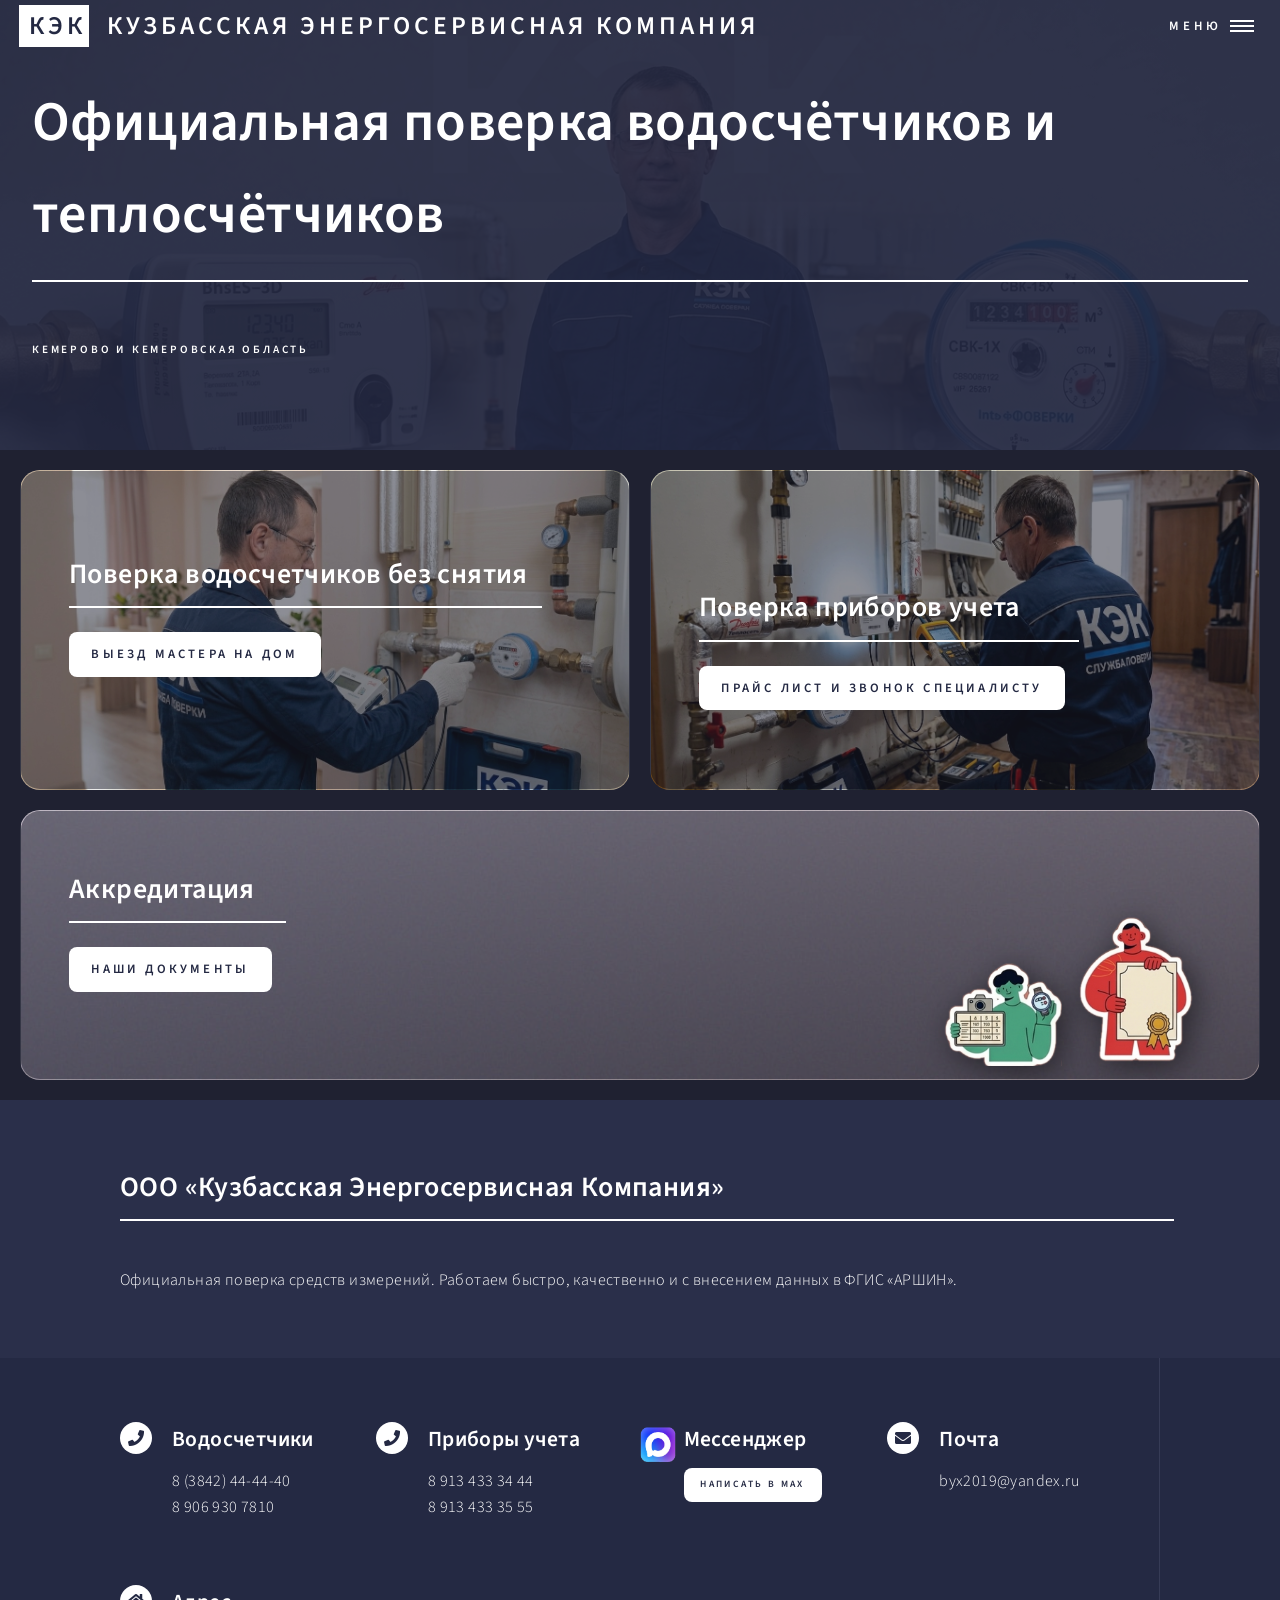
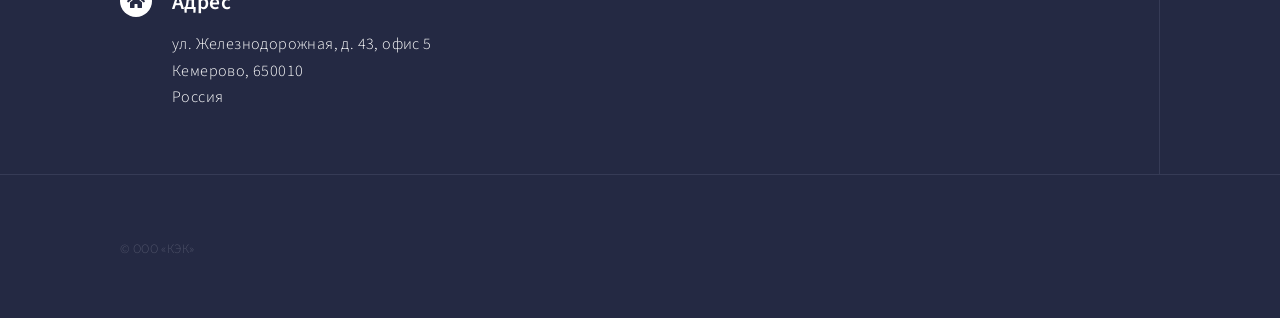
==== commit 153880a9: "Update index.html" ====
--- a/index.html
+++ b/index.html
@@ -19,6 +19,18 @@
             display: flex !important;
             align-items: center;
             gap: 10px; /*  КЭК  */
+        }
+        
+        #banner .inner {
+            max-width: 100% !important; 
+            width: 95%;                
+            text-align: left;          
+        }
+
+        #banner header.major, 
+        #banner .content {
+            width: 100% !important;
+            max-width: none !important;
         }
         
         .tiles {
